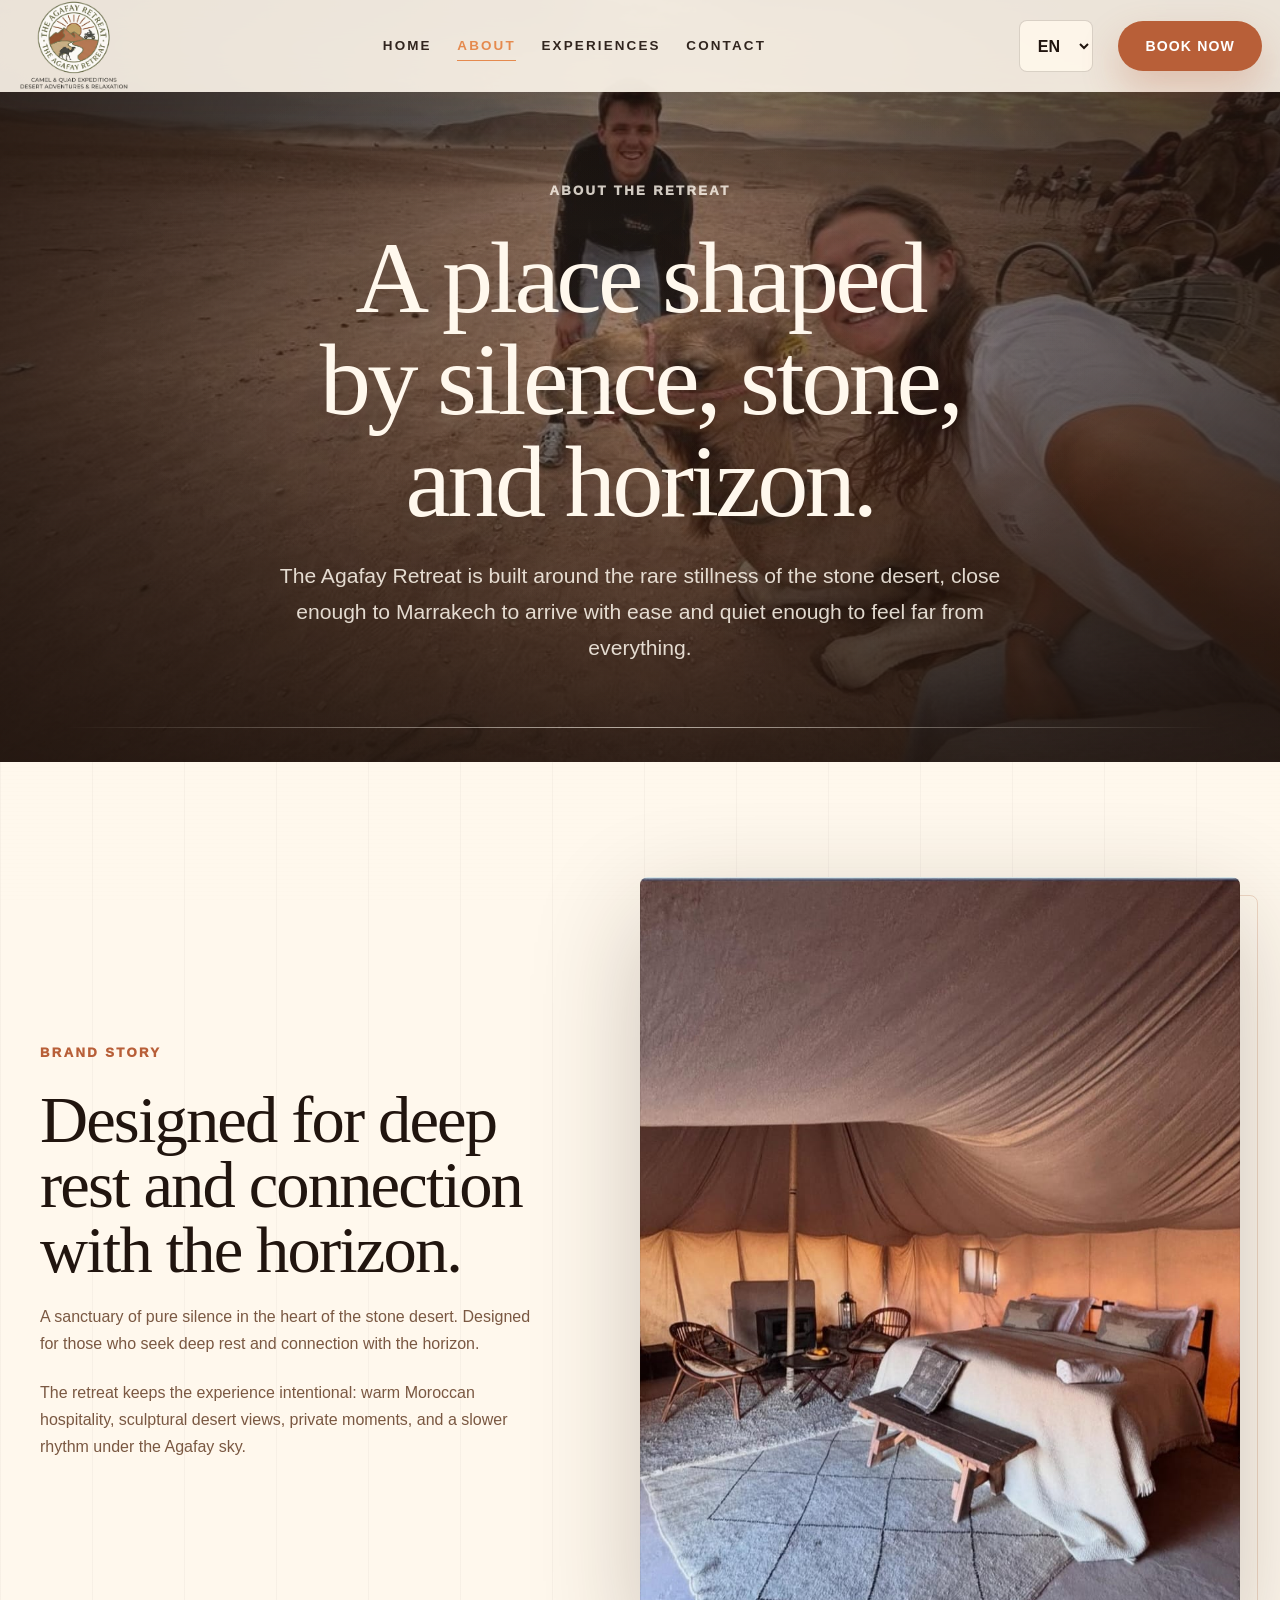
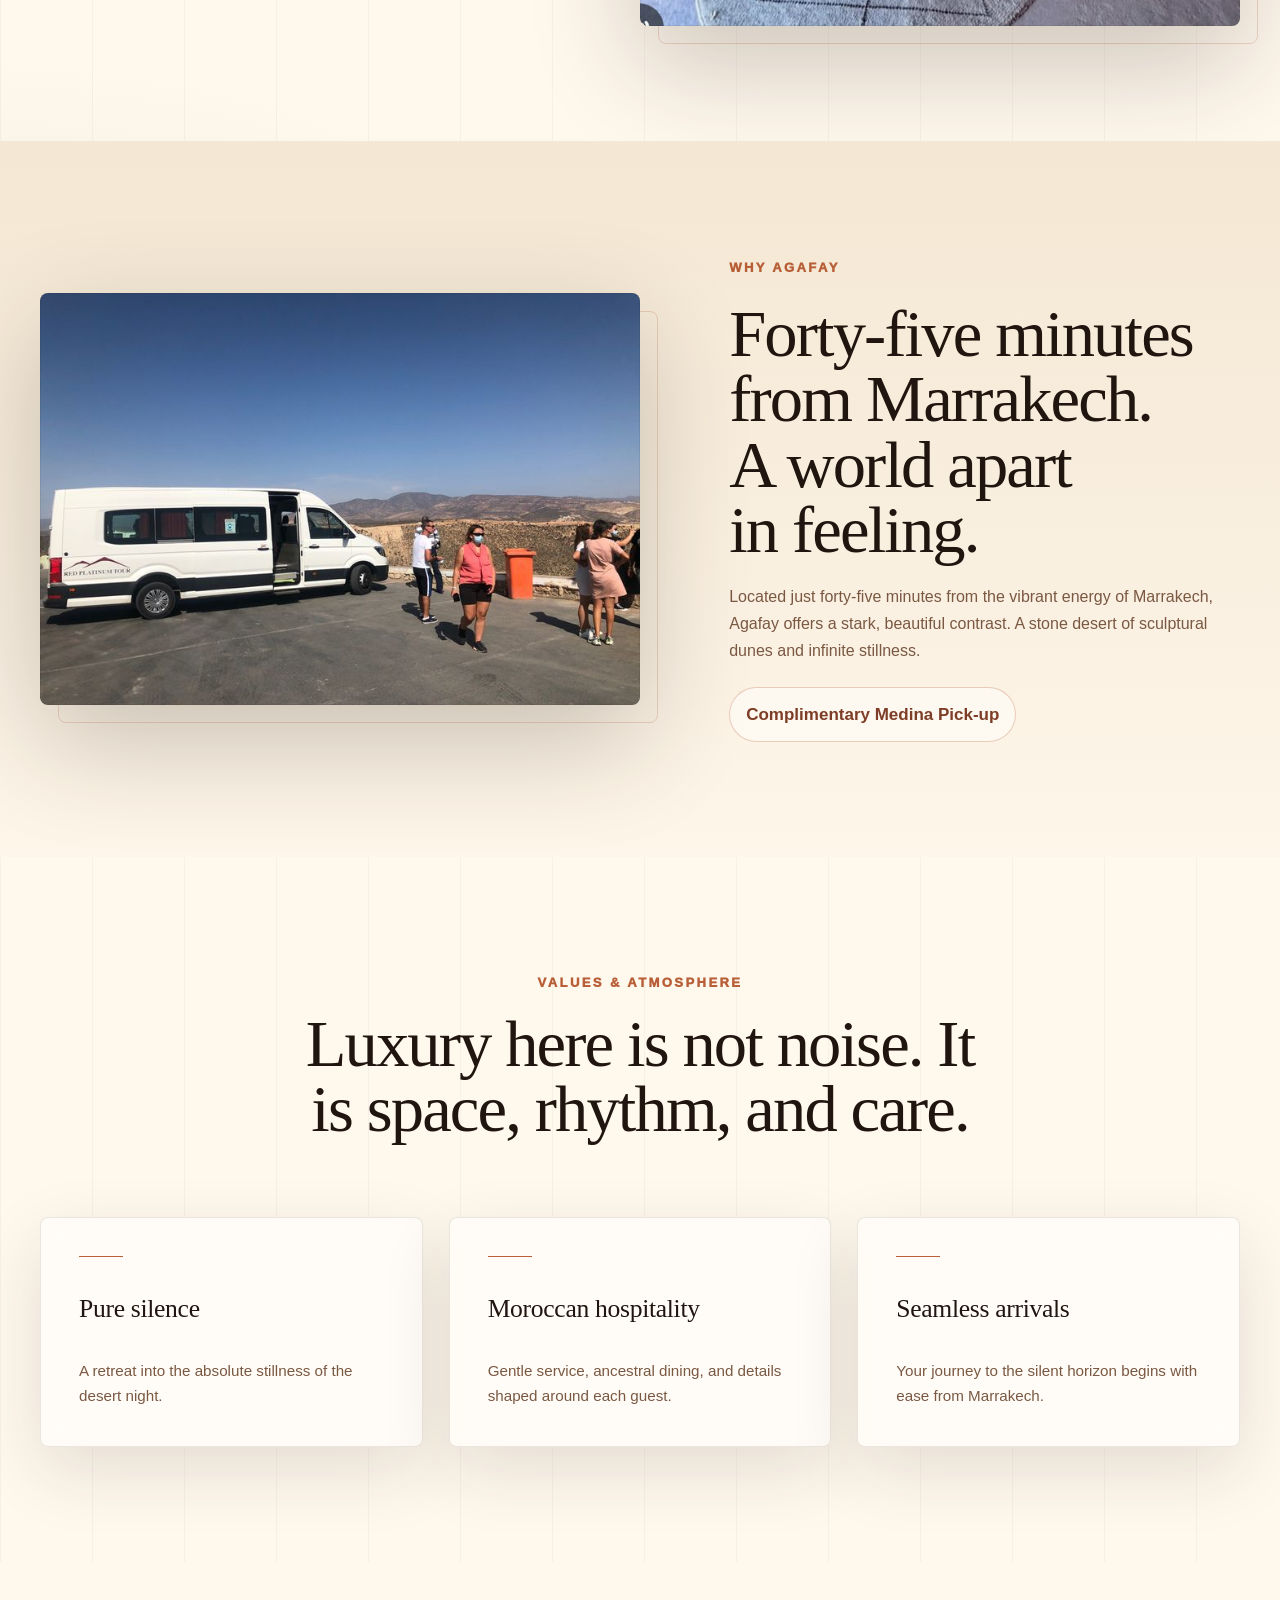
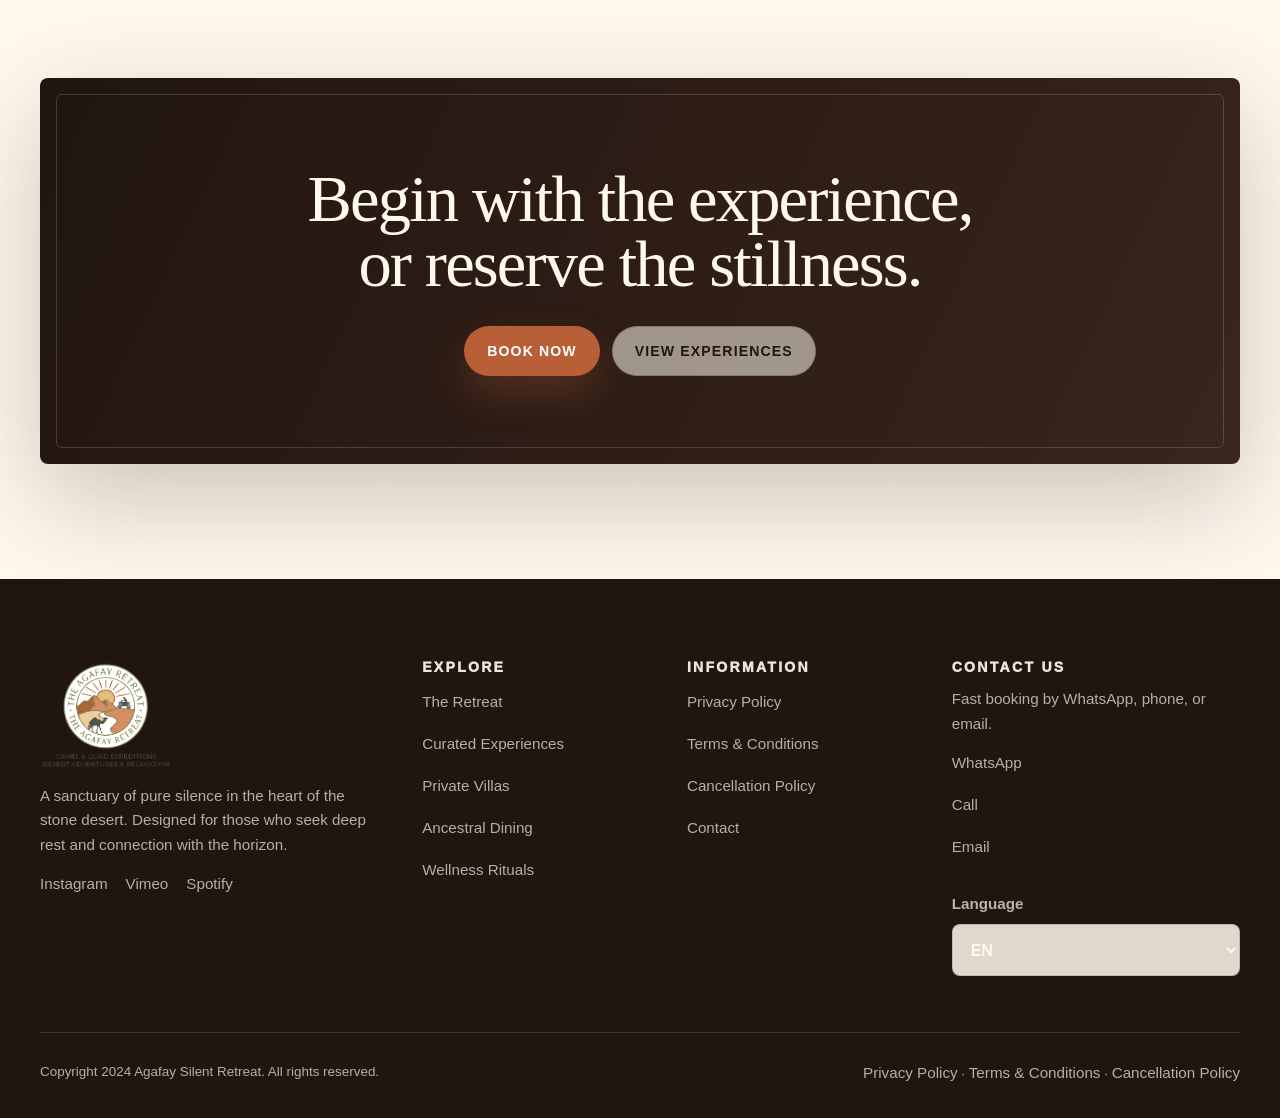
==== about.html @ 62366034 "all project" ====
<!DOCTYPE html>
<html lang="en" dir="ltr">
  <head>
    <meta charset="UTF-8" />
    <meta name="viewport" content="width=device-width, initial-scale=1.0" />
    <title>About | The Agafay Retreat</title>
    <meta name="description" content="Learn about The Agafay Retreat, a stone desert sanctuary near Marrakech." />
    <link rel="stylesheet" href="./css/style.css" />
  </head>
  <body data-page="about">
    <a class="skip-link" href="#main" data-i18n="skip_to_content">Skip to content</a>
    <header class="site-header is-solid" data-header>
      <div class="header-inner">
        <a class="logo" href="index.html" aria-label="The Agafay Retreat home"><img src="./assets/images/logo.png" width="220" height="145" alt="Agafay Silent Logo" /></a>
        <nav class="desktop-nav" aria-label="Main navigation"><a href="index.html" data-i18n="nav_home">Home</a><a href="about.html" data-i18n="nav_about" aria-current="page">About</a><a href="the-experience.html" data-i18n="nav_experiences">Experiences</a><a href="contact.html" data-i18n="nav_contact">Contact</a></nav>
        <div class="header-actions"><label class="language-wrap"><span class="sr-only" data-i18n="language_label">Language</span><select data-language-select aria-label="Language"><option value="en">EN</option><option value="fr">FR</option><option value="ar">AR</option><option value="de">DE</option><option value="it">IT</option><option value="pt">PT</option></select></label><a class="button button-primary header-button" href="contact.html" data-i18n="book_now">Book Now</a><button class="menu-toggle" type="button" aria-expanded="false" aria-controls="mobile-menu" data-menu-toggle><span class="sr-only" data-i18n="menu_toggle">Open menu</span><span></span><span></span><span></span></button></div>
      </div>
      <div class="mobile-menu" id="mobile-menu" data-mobile-menu><nav><a href="index.html" data-i18n="nav_home">Home</a><a href="about.html" data-i18n="nav_about" aria-current="page">About</a><a href="the-experience.html" data-i18n="nav_experiences">Experiences</a><a href="contact.html" data-i18n="nav_contact">Contact</a></nav><a class="button button-primary" href="contact.html" data-i18n="book_now">Book Now</a></div>
    </header>

    <main id="main">
      <section class="page-hero">
        <img class="hero-image" src="./assets/images/architecture.jpeg" width="1400" height="1600" alt="" fetchpriority="high" />
        <div class="hero-shade" aria-hidden="true"></div>
        <div class="page-hero-content reveal"><span data-i18n="about_kicker">About the retreat</span><h1 data-i18n="about_hero_title">A place shaped by silence, stone, and horizon.</h1><p data-i18n="about_hero_text">The Agafay Retreat is built around the rare stillness of the stone desert, close enough to Marrakech to arrive with ease and quiet enough to feel far from everything.</p></div>
      </section>

      <section class="section">
        <div class="container two-col">
          <div class="section-copy reveal"><span data-i18n="brand_story">Brand story</span><h2 data-i18n="about_story_title">Designed for deep rest and connection with the horizon.</h2><p data-i18n="about_story_text">A sanctuary of pure silence in the heart of the stone desert. Designed for those who seek deep rest and connection with the horizon.</p><p data-i18n="about_story_text_2">The retreat keeps the experience intentional: warm Moroccan hospitality, sculptural desert views, private moments, and a slower rhythm under the Agafay sky.</p></div>
          <figure class="image-frame reveal"><img src="./assets/images/villa.jpeg" width="900" height="1100" alt="Luxury Desert Villa" loading="lazy" /></figure>
        </div>
      </section>

      <section class="section band" id="location">
        <div class="container two-col reverse">
          <figure class="image-frame wide reveal"><img src="./assets/images/transfer.jpg" width="900" height="700" alt="Marrakech Medina Gates" loading="lazy" /></figure>
          <div class="section-copy reveal"><span data-i18n="why_agafay">Why Agafay</span><h2 data-i18n="why_agafay_title">Forty-five minutes from Marrakech. A world apart in feeling.</h2><p data-i18n="why_agafay_text">Located just forty-five minutes from the vibrant energy of Marrakech, Agafay offers a stark, beautiful contrast. A stone desert of sculptural dunes and infinite stillness.</p><div class="service-note" data-i18n="medina_pickup">Complimentary Medina Pick-up</div></div>
        </div>
      </section>

      <section class="section" id="values">
        <div class="container">
          <div class="section-heading reveal"><span data-i18n="values_kicker">Values & atmosphere</span><h2 data-i18n="values_title">Luxury here is not noise. It is space, rhythm, and care.</h2></div>
          <div class="values-grid">
            <article class="value-card reveal"><h3 data-i18n="value_silence">Pure silence</h3><p data-i18n="value_silence_text">A retreat into the absolute stillness of the desert night.</p></article>
            <article class="value-card reveal"><h3 data-i18n="value_hospitality">Moroccan hospitality</h3><p data-i18n="value_hospitality_text">Gentle service, ancestral dining, and details shaped around each guest.</p></article>
            <article class="value-card reveal"><h3 data-i18n="value_arrival">Seamless arrivals</h3><p data-i18n="value_arrival_text">Your journey to the silent horizon begins with ease from Marrakech.</p></article>
          </div>
        </div>
      </section>

      <section class="cta-panel"><div class="container reveal"><h2 data-i18n="about_cta_title">Begin with the experience, or reserve the stillness.</h2><div class="hero-actions"><a class="button button-primary" href="contact.html" data-i18n="book_now">Book Now</a><a class="button button-secondary" href="the-experience.html" data-i18n="view_experiences">View Experiences</a></div></div></section>
    </main>

    <footer class="site-footer">
      <div class="container footer-grid">
        <div><img class="footer-logo" src="./assets/images/logo.png" width="220" height="145" alt="Agafay Silent Logo" loading="lazy" /><p data-i18n="footer_desc">A sanctuary of pure silence in the heart of the stone desert. Designed for those who seek deep rest and connection with the horizon.</p><div class="footer-socials"><a href="#">Instagram</a><a href="#">Vimeo</a><a href="#">Spotify</a></div></div>
        <nav aria-label="Explore"><h2 data-i18n="explore">Explore</h2><a href="index.html" data-i18n="footer_retreat">The Retreat</a><a href="the-experience.html" data-i18n="footer_experiences">Curated Experiences</a><a href="contact.html" data-i18n="footer_villas">Private Villas</a><a href="the-experience.html" data-i18n="footer_dining">Ancestral Dining</a><a href="about.html" data-i18n="footer_wellness">Wellness Rituals</a></nav>
        <nav aria-label="Information"><h2 data-i18n="information">Information</h2><a href="privacy-policy.html" data-i18n="privacy">Privacy Policy</a><a href="terms.html" data-i18n="terms">Terms &amp; Conditions</a><a href="cancellation-policy.html" data-i18n="cancellation">Cancellation Policy</a><a href="contact.html" data-i18n="contact">Contact</a></nav>
        <div><h2 data-i18n="footer_contact">Contact Us</h2><p data-i18n="footer_contact_text">Fast booking by WhatsApp, phone, or email.</p><a href="https://api.whatsapp.com/send?phone=212633049321&text=" target="_blank" rel="noopener" data-i18n="mobile_whatsapp">WhatsApp</a><a href="tel:+212600111768" data-i18n="mobile_call">Call</a><a href="https://mail.google.com/mail/?view=cm&fs=1&to=serenity@agafayretreat.com&su=Booking%20request%20-%20The%20Agafay%20Retreat" target="_blank" rel="noopener" data-i18n="email">Email</a><label class="footer-language"><span data-i18n="language_label">Language</span><select data-footer-language aria-label="Language"><option value="en">EN</option><option value="fr">FR</option><option value="ar">AR</option><option value="de">DE</option><option value="it">IT</option><option value="pt">PT</option></select></label></div>
      </div>
      <div class="container footer-bottom"><span data-i18n="copyright">&copy; 2024 Agafay Silent Retreat. All rights reserved.</span><span><a href="privacy-policy.html" data-i18n="privacy">Privacy Policy</a> &middot; <a href="terms.html" data-i18n="terms">Terms &amp; Conditions</a> &middot; <a href="cancellation-policy.html" data-i18n="cancellation">Cancellation Policy</a></span></div>
    </footer>
    <div class="mobile-cta-bar"><a href="https://api.whatsapp.com/send?phone=212633049321&text=" target="_blank" rel="noopener" data-i18n="mobile_whatsapp">WhatsApp</a><a href="contact.html" data-i18n="mobile_book">Book Now</a><a href="tel:+212600111768" data-i18n="mobile_call">Call</a></div>
    <script src="./js/translations.js"></script><script src="./js/main.js"></script>
  </body>
</html>
---- css/style.css ----
:root {
  --sand: #f4e7d3;
  --cream: #fff8ed;
  --ivory: #fffdf8;
  --clay: #b85f38;
  --clay-dark: #7e3d26;
  --ember: #e58a4e;
  --espresso: #21150f;
  --coffee: #3b271d;
  --brown: #7a5842;
  --sage: #7f865b;
  --line: rgba(43, 29, 22, 0.14);
  --line-light: rgba(255, 248, 237, 0.18);
  --shadow-soft: 0 24px 70px rgba(43, 29, 22, 0.12);
  --shadow-deep: 0 36px 110px rgba(43, 29, 22, 0.24);
  --radius: 8px;
  --header: 92px;
  --container: min(1200px, calc(100% - 32px));
  --font-serif: Georgia, "Times New Roman", serif;
  --font-sans: "Avenir Next", "Segoe UI", Verdana, sans-serif;
  --ease: cubic-bezier(0.22, 1, 0.36, 1);
  color-scheme: light;
}

* { box-sizing: border-box; }
html { scroll-behavior: smooth; }
body {
  margin: 0;
  background:
    linear-gradient(90deg, rgba(43, 29, 22, 0.035) 1px, transparent 1px) 0 0 / 92px 92px,
    radial-gradient(1200px 540px at 100% 8%, rgba(229, 138, 78, 0.13), transparent 62%),
    radial-gradient(900px 460px at 0% 45%, rgba(127, 134, 91, 0.10), transparent 62%),
    var(--cream);
  color: var(--espresso);
  font-family: var(--font-sans);
  font-size: 17px;
  line-height: 1.72;
  overflow-x: hidden;
  text-rendering: optimizeLegibility;
  -webkit-font-smoothing: antialiased;
}

body::before {
  content: "";
  position: fixed;
  inset: 0;
  z-index: -1;
  pointer-events: none;
  opacity: 0.28;
  background:
    repeating-linear-gradient(0deg, rgba(43, 29, 22, 0.018) 0 1px, transparent 1px 4px),
    repeating-linear-gradient(90deg, rgba(255, 255, 255, 0.18) 0 1px, transparent 1px 5px);
  mix-blend-mode: multiply;
}

body.menu-open { overflow: hidden; }
img { display: block; max-width: 100%; height: auto; }
a { color: inherit; text-decoration: none; }
button, input, select, textarea { font: inherit; }
a, button, input, select, textarea { outline-offset: 4px; touch-action: manipulation; }
:focus-visible { outline: 3px solid rgba(184, 95, 56, 0.9); }

.skip-link {
  position: fixed;
  z-index: 1000;
  inset-block-start: 12px;
  inset-inline-start: 12px;
  transform: translateY(-140%);
  background: var(--espresso);
  color: var(--cream);
  padding: 10px 14px;
  border-radius: var(--radius);
  transition: transform 180ms var(--ease);
}
.skip-link:focus { transform: translateY(0); }
.sr-only { position: absolute; width: 1px; height: 1px; overflow: hidden; clip: rect(0, 0, 0, 0); white-space: nowrap; }
.container { width: var(--container); margin-inline: auto; }

.site-header {
  position: fixed;
  inset: 0 0 auto;
  z-index: 100;
  height: var(--header);
  color: var(--cream);
  pointer-events: none;
}

.header-inner {
  width: 100%;
  height: var(--header);
  margin: 0 auto;
  display: flex;
  align-items: center;
  justify-content: space-between;
  gap: 22px;
  padding: 0 max(18px, calc((100vw - 1360px) / 2 + 18px));
  border: 0;
  border-radius: 0;
  background: linear-gradient(180deg, rgba(33, 21, 15, 0.42), rgba(33, 21, 15, 0.08));
  box-shadow: none;
  backdrop-filter: blur(18px);
  pointer-events: auto;
  transition: background-color 220ms ease, border-color 220ms ease, box-shadow 220ms ease, color 220ms ease;
}

.site-header.is-scrolled,
.site-header.is-open,
.site-header.is-solid { color: var(--espresso); }
.site-header.is-scrolled .header-inner,
.site-header.is-open .header-inner,
.site-header.is-solid .header-inner {
  background: rgba(255, 248, 237, 0.9);
  box-shadow: 0 12px 30px rgba(43, 29, 22, 0.08);
}

.logo { display: inline-flex; align-items: center; min-width: 104px; }
.logo img {
  width: 112px;
  height: auto;
  filter: drop-shadow(0 12px 24px rgba(0, 0, 0, 0.22));
}
.site-header.is-scrolled .logo img,
.site-header.is-open .logo img,
.site-header.is-solid .logo img { filter: none; }

.desktop-nav,
.header-actions {
  display: flex;
  align-items: center;
  gap: clamp(12px, 2vw, 26px);
}
.desktop-nav a {
  position: relative;
  min-height: 44px;
  display: inline-flex;
  align-items: center;
  font-size: 0.84rem;
  font-weight: 850;
  letter-spacing: 0.16em;
  text-transform: uppercase;
  opacity: 0.92;
}
.desktop-nav a::after {
  content: "";
  position: absolute;
  inset-inline: 0;
  bottom: 7px;
  height: 1px;
  background: currentColor;
  transform: scaleX(0);
  transform-origin: right;
  transition: transform 220ms var(--ease);
}
.desktop-nav a:hover::after,
.desktop-nav a:focus-visible::after,
.desktop-nav a[aria-current="page"]::after { transform: scaleX(1); transform-origin: left; }
.desktop-nav a[aria-current="page"] { color: var(--ember); opacity: 1; }

select {
  min-height: 42px;
  border: 1px solid currentColor;
  border-radius: 999px;
  background: transparent;
  color: inherit;
  padding: 0 34px 0 14px;
  font-size: 0.88rem;
  font-weight: 850;
  background-color: rgba(255, 248, 237, 0.08);
}

.button {
  min-height: 50px;
  display: inline-flex;
  align-items: center;
  justify-content: center;
  gap: 10px;
  border-radius: 999px;
  border: 1px solid transparent;
  padding: 12px 22px;
  font-size: 0.88rem;
  font-weight: 900;
  letter-spacing: 0.08em;
  text-transform: uppercase;
  transition: transform 180ms var(--ease), background-color 180ms ease, color 180ms ease, border-color 180ms ease, box-shadow 180ms ease;
}
.button-primary {
  background: var(--clay);
  color: #fff;
  box-shadow: 0 18px 38px rgba(184, 95, 56, 0.28);
}
.header-button { padding-inline: 26px; }
.button-primary:hover { background: var(--clay-dark); box-shadow: 0 22px 48px rgba(126, 61, 38, 0.32); }
.button-light { background: var(--cream); color: var(--espresso); }
.button-light:hover { background: #fff; }
.button-outline-light {
  color: var(--cream);
  border-color: rgba(255, 248, 237, 0.72);
  background: rgba(255, 248, 237, 0.08);
  backdrop-filter: blur(12px);
}
.button-secondary {
  color: var(--espresso);
  border-color: rgba(43, 29, 22, 0.22);
  background: rgba(255, 248, 237, 0.55);
}
.button-secondary:hover { border-color: var(--clay); color: var(--clay-dark); background: var(--ivory); }

.menu-toggle {
  display: none;
  width: 46px;
  height: 46px;
  border: 1px solid currentColor;
  border-radius: 50%;
  background: transparent;
  color: inherit;
  padding: 11px;
  cursor: pointer;
}
.menu-toggle span:not(.sr-only) {
  display: block;
  height: 2px;
  margin: 5px 0;
  background: currentColor;
  border-radius: 999px;
  transition: transform 180ms var(--ease), opacity 160ms ease;
}
.mobile-menu {
  position: fixed;
  inset: var(--header) 14px auto;
  display: grid;
  gap: 18px;
  padding: 24px;
  border: 1px solid rgba(43, 29, 22, 0.12);
  border-radius: 20px;
  background: rgba(255, 248, 237, 0.96);
  color: var(--espresso);
  box-shadow: var(--shadow-deep);
  opacity: 0;
  pointer-events: none;
  transform: translateY(-10px) scale(0.98);
  transition: opacity 180ms ease, transform 220ms var(--ease);
}
.mobile-menu.is-open { opacity: 1; pointer-events: auto; transform: translateY(0) scale(1); }
.mobile-menu nav { display: grid; gap: 8px; }
.mobile-menu a {
  min-height: 48px;
  display: flex;
  align-items: center;
  border-bottom: 1px solid rgba(43, 29, 22, 0.1);
  font-weight: 850;
  font-size: 1rem;
}

.hero,
.page-hero {
  position: relative;
  min-height: 100svh;
  display: grid;
  place-items: center;
  overflow: hidden;
  color: var(--cream);
  isolation: isolate;
}
.page-hero { min-height: 78svh; }
.compact-hero { min-height: 68svh; }
.hero::after,
.page-hero::after {
  content: "";
  position: absolute;
  inset-inline: min(5vw, 70px);
  bottom: 34px;
  height: 1px;
  z-index: 1;
  background: linear-gradient(90deg, transparent, rgba(255, 248, 237, 0.65), transparent);
}
.hero-image,
.hero-shade {
  position: absolute;
  inset: 0;
  width: 100%;
  height: 100%;
}
.hero-image {
  object-fit: cover;
  transform: scale(1.04);
  animation: heroDrift 18s var(--ease) both;
}
.hero-shade {
  pointer-events: none;
  background:
    radial-gradient(900px 500px at 50% 44%, rgba(255, 248, 237, 0.08), transparent 62%),
    linear-gradient(90deg, rgba(33, 21, 15, 0.82), rgba(33, 21, 15, 0.28) 50%, rgba(33, 21, 15, 0.74)),
    linear-gradient(0deg, rgba(33, 21, 15, 0.86), rgba(33, 21, 15, 0.16) 52%, rgba(33, 21, 15, 0.44));
}
.hero-content,
.page-hero-content {
  position: relative;
  z-index: 2;
  width: min(1040px, calc(100% - 32px));
  margin-inline: auto;
  padding: calc(var(--header) + 88px) 0 96px;
  text-align: center;
  display: grid;
  justify-items: center;
  gap: 24px;
}
.hero-content::before {
  content: "";
  width: 1px;
  height: 86px;
  display: block;
  background: linear-gradient(transparent, rgba(255, 248, 237, 0.7));
}
.kicker,
.page-hero-content span,
.section-heading span,
.split-heading span,
.section-copy span {
  color: var(--clay);
  font-size: 0.82rem;
  font-weight: 950;
  letter-spacing: 0.18em;
  text-transform: uppercase;
}
.hero .kicker,
.page-hero-content span { color: rgba(255, 248, 237, 0.8); }
.hero-content p:not(.kicker),
.page-hero-content p {
  max-width: 760px;
  margin: 0;
  color: rgba(255, 248, 237, 0.86);
  font-size: clamp(1.05rem, 2vw, 1.32rem);
  line-height: 1.7;
}
.hero-actions,
.contact-actions {
  display: flex;
  flex-wrap: wrap;
  gap: 12px;
  align-items: center;
  justify-content: center;
  margin-top: 6px;
}

h1,
h2,
h3 {
  margin: 0;
  font-family: var(--font-serif);
  font-weight: 200;
  line-height: 0.98;
  text-wrap: balance;
}
h1 {
  max-width: 1100px;
  font-size: clamp(3.45rem, 9.5vw, 9.5rem);
  letter-spacing: -0.035em;
  text-shadow: 0 18px 60px rgba(0, 0, 0, 0.42);
}
.page-hero h1 {
  max-width: 980px;
  font-size: clamp(3rem, 8vw, 7rem);
  line-height: 1;
}
.compact-hero h1 {
  max-width: 900px;
  font-size: clamp(2.85rem, 7.2vw, 6.2rem);
}
h2 {
  font-size: clamp(2.45rem, 5.2vw, 5.5rem);
  letter-spacing: -0.028em;
}
h3 {
  font-size: clamp(1.45rem, 2vw, 2.1rem);
  letter-spacing: -0.012em;
}
i { font-style: italic; color: var(--clay-dark); }
.dark-section i,
.cta-panel i { color: var(--ember); }
p { margin: 0; color: var(--brown); line-height: 1.68; }

.section {
  position: relative;
  padding: clamp(82px, 9vw, 138px) 0;
  scroll-margin-top: calc(var(--header) + 18px);
}
.band {
  background:
    linear-gradient(180deg, rgba(244, 231, 211, 0.84), rgba(255, 248, 237, 0.86)),
    var(--sand);
}
.dark-section {
  background:
    linear-gradient(115deg, rgba(33, 21, 15, 0.96), rgba(43, 29, 22, 0.92)),
    var(--espresso);
  color: var(--cream);
  overflow: hidden;
}
.dark-section::before {
  content: "";
  position: absolute;
  inset: 0;
  opacity: 0.18;
  background: linear-gradient(90deg, transparent 49%, rgba(255, 248, 237, 0.18) 50%, transparent 51%) 0 0 / 9vw 100%;
}
.dark-section p { color: rgba(255, 248, 237, 0.74); }
.dark-section .section-copy,
.dark-section .image-frame { position: relative; z-index: 1; }

.two-col {
  display: grid;
  grid-template-columns: minmax(0, 0.92fr) minmax(0, 1.08fr);
  gap: clamp(42px, 7vw, 110px);
  align-items: center;
}
.reverse { grid-template-columns: minmax(0, 1.08fr) minmax(0, 0.92fr); }
.section-copy {
  display: grid;
  gap: 22px;
  align-content: start;
}
.section-copy p {
  max-width: 670px;
  font-size: clamp(1rem, 1.25vw, 1.14rem);
}
.section-heading {
  display: grid;
  justify-items: center;
  gap: 16px;
  text-align: center;
  margin-bottom: clamp(40px, 6vw, 76px);
}
.split-heading {
  display: flex;
  justify-content: space-between;
  align-items: end;
  gap: 28px;
  margin-bottom: clamp(34px, 5vw, 62px);
  border-bottom: 1px solid var(--line);
  padding-bottom: 28px;
}

.image-frame {
  position: relative;
  margin: 0;
}
.image-frame::before {
  content: "";
  position: absolute;
  inset: 18px -18px -18px 18px;
  border: 1px solid rgba(184, 95, 56, 0.22);
  border-radius: var(--radius);
  z-index: -1;
}
.image-frame img,
.feature-card img,
.experience-card img,
.detail-card img {
  width: 100%;
  object-fit: cover;
  border-radius: var(--radius);
  outline: 1px solid rgba(43, 29, 22, 0.08);
  outline-offset: -1px;
}
.image-frame img {
  aspect-ratio: 4 / 5;
  box-shadow: var(--shadow-deep);
}
.image-frame.wide img { aspect-ratio: 16 / 11; }

.text-link,
.experience-card a {
  width: fit-content;
  color: var(--clay-dark);
  font-weight: 950;
  letter-spacing: 0.06em;
  text-transform: uppercase;
  font-size: 0.8rem;
  border-bottom: 1px solid currentColor;
  padding-bottom: 4px;
}

.journey-grid {
  display: grid;
  grid-template-columns: repeat(2, minmax(0, 1fr));
  gap: clamp(18px, 3vw, 34px);
  align-items: start;
}
.feature-card,
.journey-card {
  position: relative;
  display: grid;
  overflow: hidden;
  background: rgba(255, 253, 248, 0.86);
  border: 1px solid rgba(43, 29, 22, 0.1);
  border-radius: var(--radius);
  box-shadow: var(--shadow-soft);
  transition: transform 240ms var(--ease), box-shadow 240ms ease;
}
.feature-card:nth-child(even) { margin-top: clamp(34px, 6vw, 86px); }
.feature-card::after {
  content: "";
  position: absolute;
  inset: 0;
  pointer-events: none;
  border: 1px solid rgba(255, 255, 255, 0.5);
  border-radius: var(--radius);
}
.feature-card img {
  aspect-ratio: 16 / 10;
  border-radius: 0;
  transition: transform 700ms var(--ease), filter 700ms var(--ease);
}
.feature-card > div {
  display: grid;
  gap: 14px;
  padding: clamp(24px, 3.8vw, 42px);
}
.feature-card p,
.experience-card p,
.detail-card p,
.escape-card p,
.contact-option p,
.value-card p {
  font-size: clamp(0.95rem, 1vw, 1.02rem);
  line-height: 1.62;
}
.badge {
  width: fit-content;
  padding: 8px 12px;
  background: rgba(184, 95, 56, 0.1);
  color: var(--clay-dark);
  border: 1px solid rgba(184, 95, 56, 0.18);
  border-radius: 999px;
  font-size: 0.82rem;
  font-weight: 950;
  letter-spacing: 0.13em;
  text-transform: uppercase;
}

.experience-grid {
  display: grid;
  grid-template-columns: repeat(4, minmax(0, 1fr));
  gap: clamp(16px, 2.1vw, 26px);
}
.experience-card {
  position: relative;
  display: grid;
  gap: 14px;
  overflow-wrap: anywhere;
}
.experience-card img {
  aspect-ratio: 4 / 5;
  filter: saturate(0.92) contrast(1.02);
  box-shadow: 0 18px 42px rgba(43, 29, 22, 0.12);
  transition: transform 560ms var(--ease), filter 560ms var(--ease);
}
.experience-card h3 { font-size: clamp(1.28rem, 1.6vw, 1.72rem); }
.experience-card p { font-size: 0.98rem; }

.escape-grid {
  display: grid;
  grid-template-columns: repeat(3, minmax(0, 1fr));
  gap: clamp(16px, 2.2vw, 26px);
}
.escape-card {
  display: grid;
  grid-template-columns: 96px minmax(0, 1fr);
  gap: 18px;
  align-items: center;
  min-height: 190px;
  padding: 18px;
  border: 1px solid rgba(43, 29, 22, 0.1);
  border-radius: var(--radius);
  background: rgba(255, 253, 248, 0.86);
  box-shadow: var(--shadow-soft);
  transition: transform 240ms var(--ease), box-shadow 240ms ease;
}
.escape-card img {
  width: 96px;
  height: 132px;
  object-fit: cover;
  border-radius: var(--radius);
  outline: 1px solid rgba(43, 29, 22, 0.08);
  outline-offset: -1px;
}
.escape-card > div {
  display: grid;
  gap: 10px;
  min-width: 0;
}
.escape-card .button {
  width: fit-content;
  min-height: 42px;
  padding: 10px 14px;
  font-size: 0.84rem;
}
.service-note {
  width: fit-content;
  padding: 12px 16px;
  border: 1px solid rgba(184, 95, 56, 0.3);
  border-radius: 999px;
  background: rgba(255, 253, 248, 0.58);
  color: var(--clay-dark);
  font-weight: 900;
}

.values-grid {
  display: grid;
  grid-template-columns: repeat(3, minmax(0, 1fr));
  gap: clamp(16px, 2.1vw, 26px);
}
.value-card,
.detail-card,
.contact-panel,
.booking-form,
.testimonial-card {
  background: rgba(255, 253, 248, 0.86);
  border: 1px solid rgba(43, 29, 22, 0.1);
  border-radius: var(--radius);
  box-shadow: var(--shadow-soft);
  backdrop-filter: blur(12px);
  transition: transform 240ms var(--ease), box-shadow 240ms ease;
}
.value-card {
  min-height: 230px;
  padding: clamp(26px, 3vw, 38px);
  display: grid;
  align-content: space-between;
  gap: 22px;
}
.value-card::before {
  content: "";
  width: 44px;
  height: 1px;
  background: var(--clay);
}

.experience-list { display: grid; gap: clamp(18px, 2.6vw, 30px); }
.featured-experience-section { padding-top: clamp(70px, 8vw, 110px); padding-bottom: 0; }
.featured-experience {
  display: grid;
  grid-template-columns: minmax(0, 1.1fr) minmax(320px, 0.9fr);
  gap: clamp(26px, 5vw, 68px);
  align-items: center;
  padding: clamp(18px, 2vw, 26px);
  border: 1px solid rgba(43, 29, 22, 0.1);
  border-radius: var(--radius);
  background: linear-gradient(135deg, rgba(255, 253, 248, 0.92), rgba(244, 231, 211, 0.76));
  box-shadow: var(--shadow-soft);
}
.featured-experience img {
  width: 100%;
  aspect-ratio: 16 / 10;
  object-fit: cover;
  border-radius: var(--radius);
  outline: 1px solid rgba(43, 29, 22, 0.08);
  outline-offset: -1px;
}
.featured-experience > div {
  display: grid;
  gap: 16px;
  padding: clamp(8px, 2vw, 18px);
}
.featured-experience > div > span,
.category-label {
  width: fit-content;
  color: var(--clay-dark);
  font-size: 0.82rem;
  font-weight: 950;
  letter-spacing: 0.14em;
  text-transform: uppercase;
}
.detail-card {
  display: grid;
  grid-template-columns: minmax(260px, 0.8fr) minmax(0, 1.2fr);
  gap: clamp(22px, 4vw, 50px);
  padding: clamp(14px, 2vw, 22px);
  align-items: center;
}
.detail-card:nth-child(even) {
  grid-template-columns: minmax(0, 1.2fr) minmax(260px, 0.8fr);
}
.detail-card:nth-child(even) img { order: 2; }
.detail-card img {
  aspect-ratio: 1;
  box-shadow: 0 18px 48px rgba(43, 29, 22, 0.13);
}
.detail-card > div {
  display: grid;
  gap: 14px;
  padding: clamp(10px, 2vw, 20px);
}
.card-meta {
  display: flex;
  flex-wrap: wrap;
  gap: 8px;
  margin-top: 4px;
}
.card-meta span {
  min-height: 34px;
  display: inline-flex;
  align-items: center;
  border: 1px solid rgba(43, 29, 22, 0.12);
  border-radius: 999px;
  padding: 7px 11px;
  background: rgba(244, 231, 211, 0.58);
  color: var(--coffee);
  font-size: 0.86rem;
  font-weight: 850;
}

.contact-layout {
  display: grid;
  grid-template-columns: minmax(280px, 0.82fr) minmax(0, 1.18fr);
  gap: clamp(28px, 5vw, 72px);
  align-items: start;
}
.contact-form-section { padding-top: 0; }
.contact-option-grid {
  display: grid;
  grid-template-columns: repeat(4, minmax(0, 1fr));
  gap: clamp(14px, 2vw, 22px);
}
.contact-option {
  display: grid;
  align-content: space-between;
  gap: 14px;
  min-height: 260px;
  padding: clamp(22px, 2.8vw, 34px);
  border: 1px solid rgba(43, 29, 22, 0.1);
  border-radius: var(--radius);
  background: rgba(255, 253, 248, 0.86);
  box-shadow: var(--shadow-soft);
}
.contact-option.primary {
  background: linear-gradient(145deg, var(--espresso), var(--coffee));
  color: var(--cream);
}
.contact-option.primary p { color: rgba(255, 248, 237, 0.74); }
.contact-option > span {
  color: var(--clay-dark);
  font-size: 0.82rem;
  font-weight: 950;
  letter-spacing: 0.14em;
  text-transform: uppercase;
}
.contact-option.primary > span { color: var(--ember); }
.contact-option .button { width: fit-content; }
.contact-panel,
.booking-form {
  padding: clamp(26px, 4vw, 46px);
  display: grid;
  gap: 18px;
}
.contact-panel-title {
  font-size: clamp(2rem, 3.3vw, 3.6rem);
  line-height: 1.03;
}
.contact-panel {
  position: sticky;
  top: calc(var(--header) + 34px);
  background: linear-gradient(150deg, var(--espresso), var(--coffee));
  color: var(--cream);
}
.contact-panel p { color: rgba(255, 248, 237, 0.74); }
.contact-panel .button-secondary {
  background: transparent;
  color: var(--cream);
  border-color: var(--line-light);
}
.map-placeholder {
  min-height: 320px;
  display: block;
  
  border: 1px solid rgba(184, 95, 56, 0.22);
  border-radius: var(--radius);
  overflow: hidden;
  color: var(--brown);
  text-align: center;
  background:
    linear-gradient(90deg, rgba(43, 29, 22, 0.04) 1px, transparent 1px) 0 0 / 28px 28px,
    rgba(244, 231, 211, 0.46);
}
.map-placeholder iframe {
  width: 100%;
  height: 100%;
  min-height: inherit;
  border: 0;
  display: block;
}
.form-row { display: grid; gap: 8px; }
.form-row.two {
  grid-template-columns: repeat(2, minmax(0, 1fr));
  gap: 16px;
}
label { font-weight: 850; color: var(--coffee); font-size: 0.95rem; }
input,
select,
textarea {
  width: 100%;
  min-height: 52px;
  border: 1px solid rgba(43, 29, 22, 0.17);
  border-radius: var(--radius);
  background: rgba(255, 248, 237, 0.86);
  color: var(--espresso);
  padding: 12px 14px;
  font-size: 1rem;
}
textarea { resize: vertical; }
.form-submit { width: 100%; }

.faq-layout {
  display: grid;
  grid-template-columns: minmax(260px, 0.78fr) minmax(0, 1.22fr);
  gap: clamp(28px, 5vw, 78px);
  align-items: start;
}
.faq-list { display: grid; gap: 10px; }
.faq-item {
  border: 1px solid rgba(43, 29, 22, 0.1);
  border-radius: var(--radius);
  background: rgba(255, 253, 248, 0.72);
  overflow: hidden;
}
.faq-item button {
  width: 100%;
  min-height: 68px;
  display: flex;
  align-items: center;
  justify-content: space-between;
  gap: 18px;
  border: 0;
  background: transparent;
  color: var(--espresso);
  text-align: start;
  cursor: pointer;
  padding: 18px 20px;
  font-weight: 900;
  font-size: 1rem;
}
.faq-item button span:last-child {
  width: 34px;
  height: 34px;
  display: grid;
  place-items: center;
  border: 1px solid rgba(43, 29, 22, 0.16);
  border-radius: 50%;
  flex: 0 0 auto;
  transition: transform 180ms var(--ease), background-color 180ms ease;
}
.faq-item > div {
  display: grid;
  grid-template-rows: 0fr;
  transition: grid-template-rows 220ms var(--ease);
}
.faq-item > div p {
  overflow: hidden;
  margin: 0;
  padding-inline: 20px;
  font-size: 0.98rem;
  line-height: 1.65;
}
.faq-item.is-open > div {
  grid-template-rows: 1fr;
  padding-bottom: 20px;
}
.faq-item.is-open button span:last-child {
  transform: rotate(45deg);
  background: rgba(184, 95, 56, 0.1);
}

.testimonial-shell {
  display: grid;
  grid-template-columns: 48px minmax(0, 1fr) 48px;
  gap: 18px;
  align-items: center;
}
.testimonial-track {
  display: grid;
  grid-auto-flow: column;
  grid-auto-columns: minmax(290px, 410px);
  gap: 20px;
  overflow-x: auto;
  scroll-snap-type: x mandatory;
  scrollbar-width: none;
  padding: 8px;
}
.testimonial-track::-webkit-scrollbar { display: none; }
.testimonial-card {
  min-height: 330px;
  scroll-snap-align: start;
  display: grid;
  align-content: space-between;
  gap: 28px;
  padding: clamp(28px, 3vw, 38px);
}
.testimonial-card p {
  color: var(--coffee);
  font-family: var(--font-serif);
  font-size: clamp(1.25rem, 1.8vw, 1.58rem);
  line-height: 1.28;
}
.testimonial-card strong,
.testimonial-card span { display: block; }
.testimonial-card span { color: var(--brown); font-size: 0.9rem; }
.slider-button {
  width: 48px;
  height: 48px;
  border: 1px solid var(--line);
  border-radius: 50%;
  background: rgba(255, 253, 248, 0.9);
  color: var(--espresso);
  cursor: pointer;
  font-size: 2rem;
  box-shadow: 0 12px 28px rgba(43, 29, 22, 0.1);
}

.cta-panel {
  background: var(--cream);
  padding: clamp(70px, 9vw, 130px) 0;
}
.cta-panel .container {
  position: relative;
  display: grid;
  justify-items: center;
  gap: 24px;
  text-align: center;
  padding: clamp(46px, 7vw, 88px) clamp(22px, 5vw, 70px);
  background:
    linear-gradient(115deg, rgba(33, 21, 15, 0.96), rgba(59, 39, 29, 0.92)),
    var(--espresso);
  color: var(--cream);
  border-radius: var(--radius);
  overflow: hidden;
  box-shadow: var(--shadow-deep);
}
.cta-panel .container::before {
  content: "";
  position: absolute;
  inset: 16px;
  border: 1px solid rgba(255, 248, 237, 0.16);
  border-radius: calc(var(--radius) - 2px);
}
.cta-panel h2,
.cta-panel .button { position: relative; z-index: 1; }

.legal-section {
  background: linear-gradient(180deg, var(--cream), var(--sand));
}
.legal-wrap {
  max-width: 940px;
  display: grid;
  gap: 18px;
}
.legal-notice,
.legal-card {
  border: 1px solid rgba(43, 29, 22, 0.12);
  border-radius: var(--radius);
  background: rgba(255, 253, 248, 0.78);
  box-shadow: 0 18px 44px rgba(43, 29, 22, 0.08);
}
.legal-notice {
  padding: clamp(18px, 3vw, 28px);
  color: var(--brown);
}
.legal-card {
  padding: clamp(22px, 4vw, 42px);
}
.legal-card h2 {
  margin: 0 0 12px;
  font-family: var(--font-serif);
  font-size: clamp(1.65rem, 4vw, 2.7rem);
  line-height: 1.02;
}
.legal-card p {
  margin: 0;
  color: var(--brown);
}
.legal-list {
  margin: 10px 0 0;
  padding-inline-start: 22px;
  color: var(--brown);
}
.legal-list li + li { margin-top: 6px; }

.site-footer {
  background: var(--espresso);
  color: var(--cream);
  padding: 82px 0 32px;
}
.site-footer p,
.site-footer a,
.site-footer label,
.footer-bottom {
  font-size: 0.95rem;
  line-height: 1.6;
}
.footer-grid {
  display: grid;
  grid-template-columns: 1.55fr 1fr 1fr 1.35fr;
  gap: clamp(28px, 4vw, 56px);
}
.footer-logo {
  width: 132px;
  filter: brightness(1.18);
}
.footer-grid h2 {
  font-family: var(--font-sans);
  font-size: 0.88rem;
  font-weight: 950;
  letter-spacing: 0.16em;
  text-transform: uppercase;
  color: rgba(255, 248, 237, 0.92);
}
.footer-grid nav,
.footer-grid > div {
  display: grid;
  align-content: start;
  gap: 12px;
}
.footer-grid a,
.footer-grid p,
.footer-bottom {
  color: rgba(255, 248, 237, 0.68);
}
.footer-grid a {
  min-height: 30px;
  display: inline-flex;
  align-items: center;
}
.footer-grid a:hover { color: var(--cream); }
.footer-socials,
.footer-min nav {
  display: flex;
  flex-wrap: wrap;
  gap: 18px;
}
.newsletter-form {
  display: grid;
  grid-template-columns: 1fr 48px;
  border-bottom: 1px solid rgba(255, 248, 237, 0.28);
}
.newsletter-form input,
.newsletter-form button {
  min-height: 50px;
  border: 0;
  background: transparent;
  color: var(--cream);
}
.newsletter-form input::placeholder { color: rgba(255, 248, 237, 0.5); }
.newsletter-form button {
  cursor: pointer;
  font-size: 1.4rem;
}
.footer-language {
  display: grid;
  gap: 8px;
  margin-top: 18px;
  color: rgba(255, 248, 237, 0.7);
}
.footer-language select { color: var(--cream); }
.footer-bottom {
  display: flex;
  justify-content: space-between;
  gap: 20px;
  padding-top: 28px;
  margin-top: 56px;
  border-top: 1px solid rgba(255, 248, 237, 0.14);
  font-size: 0.84rem;
}
.footer-min {
  display: flex;
  justify-content: space-between;
  gap: 28px;
  align-items: start;
}
.footer-min p { max-width: 560px; }

.whatsapp-float {
  position: fixed;
  z-index: 120;
  inset-inline-start: 18px;
  inset-block-end: 18px;
  min-height: 54px;
  display: inline-flex;
  align-items: center;
  padding: 0 20px;
  border-radius: 999px;
  background: #25d366;
  color: #fff;
  font-weight: 900;
  box-shadow: 0 18px 46px rgba(43, 29, 22, 0.25);
}
.mobile-cta-bar { display: none; }
.reveal {
  opacity: 0;
  transform: translateY(24px);
  transition: opacity 700ms var(--ease), transform 700ms var(--ease);
}
.reveal.is-visible {
  opacity: 1;
  transform: translateY(0);
}

@keyframes heroDrift {
  from { transform: scale(1.09) translateY(10px); }
  to { transform: scale(1.04) translateY(0); }
}

@media (hover: hover) and (pointer: fine) {
  .button:hover,
  .feature-card:hover,
  .value-card:hover,
  .detail-card:hover {
    transform: translateY(-4px);
  }
  .feature-card:hover img,
  .experience-card:hover img {
    transform: scale(1.045);
    filter: saturate(1.04) contrast(1.05);
  }
}

[dir="rtl"] body { font-family: Tahoma, "Segoe UI", sans-serif; }
[dir="rtl"] .desktop-nav,
[dir="rtl"] .header-actions,
[dir="rtl"] .footer-socials { flex-direction: row-reverse; }
[dir="rtl"] .section-copy,
[dir="rtl"] .feature-card,
[dir="rtl"] .experience-card,
[dir="rtl"] .detail-card,
[dir="rtl"] .contact-panel,
[dir="rtl"] .booking-form,
[dir="rtl"] .footer-grid { text-align: right; }
[dir="rtl"] .desktop-nav a::after { transform-origin: left; }
[dir="rtl"] .desktop-nav a:hover::after,
[dir="rtl"] .desktop-nav a:focus-visible::after { transform-origin: right; }

@media (max-width: 1100px) {
  .desktop-nav,
  .header-button { display: none; }
  .menu-toggle { display: block; }
  .menu-toggle[aria-expanded="true"] span:nth-child(2) { transform: translateY(7px) rotate(45deg); }
  .menu-toggle[aria-expanded="true"] span:nth-child(3) { opacity: 0; }
  .menu-toggle[aria-expanded="true"] span:nth-child(4) { transform: translateY(-7px) rotate(-45deg); }
  .experience-grid,
  .footer-grid,
  .values-grid,
  .escape-grid,
  .contact-option-grid { grid-template-columns: repeat(2, minmax(0, 1fr)); }
  .featured-experience { grid-template-columns: 1fr; }
  .detail-card,
  .detail-card:nth-child(even),
  .contact-layout,
  .faq-layout { grid-template-columns: 1fr; }
  .detail-card:nth-child(even) img { order: 0; }
  .contact-panel { position: relative; top: auto; }
  body { padding-bottom: 78px; }
  .whatsapp-float { display: none; }
  .mobile-cta-bar {
    position: fixed;
    z-index: 130;
    inset-inline: 10px;
    inset-block-end: max(10px, env(safe-area-inset-bottom));
    display: grid;
    grid-template-columns: repeat(3, 1fr);
    gap: 8px;
    padding: 8px;
    border: 1px solid rgba(255, 248, 237, 0.16);
    border-radius: 999px;
    background: rgba(33, 21, 15, 0.94);
    color: var(--cream);
    box-shadow: 0 18px 46px rgba(43, 29, 22, 0.26);
    backdrop-filter: blur(16px);
  }
  .mobile-cta-bar a {
    min-height: 44px;
    display: grid;
    place-items: center;
    border-radius: 999px;
    font-size: 0.82rem;
    font-weight: 950;
    letter-spacing: 0.05em;
    text-transform: uppercase;
  }
  .mobile-cta-bar a:nth-child(2) { background: var(--clay); }
}

@media (max-width: 760px) {
  :root { --header: 76px; }
  body { font-size: 16px; }
  .header-inner {
    width: 100%;
    height: var(--header);
    margin-top: 0;
    padding-inline: 14px;
  }
  .logo { min-width: 82px; }
  .logo img { width: 84px; }
  .language-wrap select {
    max-width: 82px;
    min-height: 40px;
    padding-inline-start: 12px;
  }
  .hero { min-height: 92svh; }
  .page-hero { min-height: 68svh; }
  .hero-content,
  .page-hero-content {
    padding: calc(var(--header) + 64px) 0 72px;
    gap: 18px;
  }
  .hero-content::before { height: 58px; }
  h1,
  .page-hero h1,
  .compact-hero h1 { font-size: clamp(2.85rem, 14vw, 4.9rem); line-height: 0.98; }
  h2 { font-size: clamp(2.25rem, 11vw, 3.8rem); }
  .section { padding: 68px 0; }
  .two-col,
  .reverse,
  .journey-grid,
  .experience-grid,
  .experience-grid.compact,
  .footer-grid,
  .values-grid,
  .escape-grid,
  .contact-option-grid,
  .form-row.two {
    grid-template-columns: 1fr;
  }
  .escape-card { grid-template-columns: 86px minmax(0, 1fr); min-height: 0; }
  .escape-card img { width: 86px; height: 112px; }
  .contact-option { min-height: 0; }
  .feature-card:nth-child(even) { margin-top: 0; }
  .split-heading { display: grid; align-items: start; }
  .image-frame::before { inset: 12px -10px -10px 12px; }
  .testimonial-shell { grid-template-columns: 1fr; }
  .slider-button { display: none; }
  .testimonial-track {
    grid-auto-columns: minmax(260px, 86vw);
    padding-inline: 2px;
  }
  .footer-bottom,
  .footer-min { display: grid; }
}

@media (max-width: 420px) {
  .header-actions { gap: 8px; }
  .language-wrap select { max-width: 76px; font-size: 0.82rem; }
  .menu-toggle { width: 42px; height: 42px; padding: 9px; }
  .button { width: 100%; }
  .hero-actions .button,
  .contact-actions .button { width: 100%; }
  .escape-card { grid-template-columns: 1fr; }
  .escape-card img { width: 100%; height: auto; aspect-ratio: 16 / 9; }
}

@media (prefers-reduced-motion: reduce) {
  *,
  *::before,
  *::after {
    scroll-behavior: auto !important;
    transition-duration: 0.001ms !important;
    animation-duration: 0.001ms !important;
  }
  .reveal {
    opacity: 1;
    transform: none;
  }
  .hero-image { animation: none; }
}
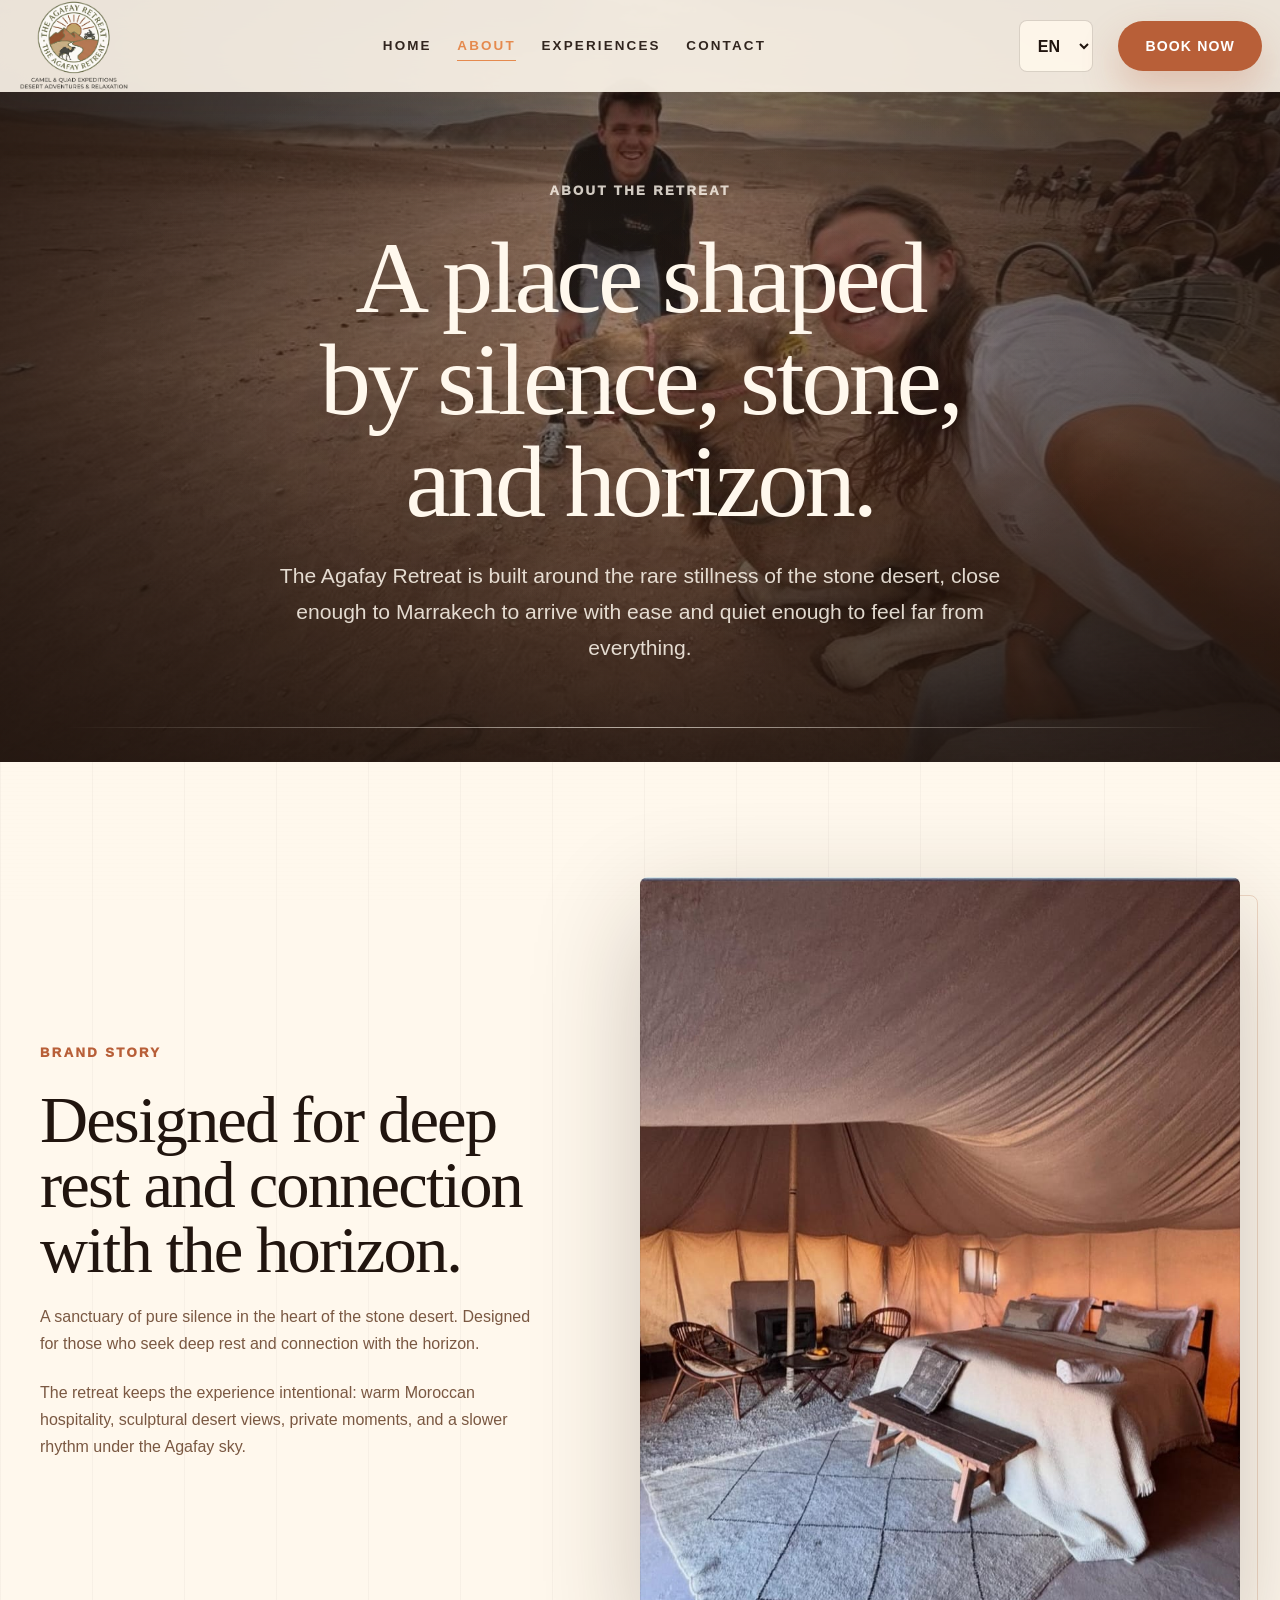
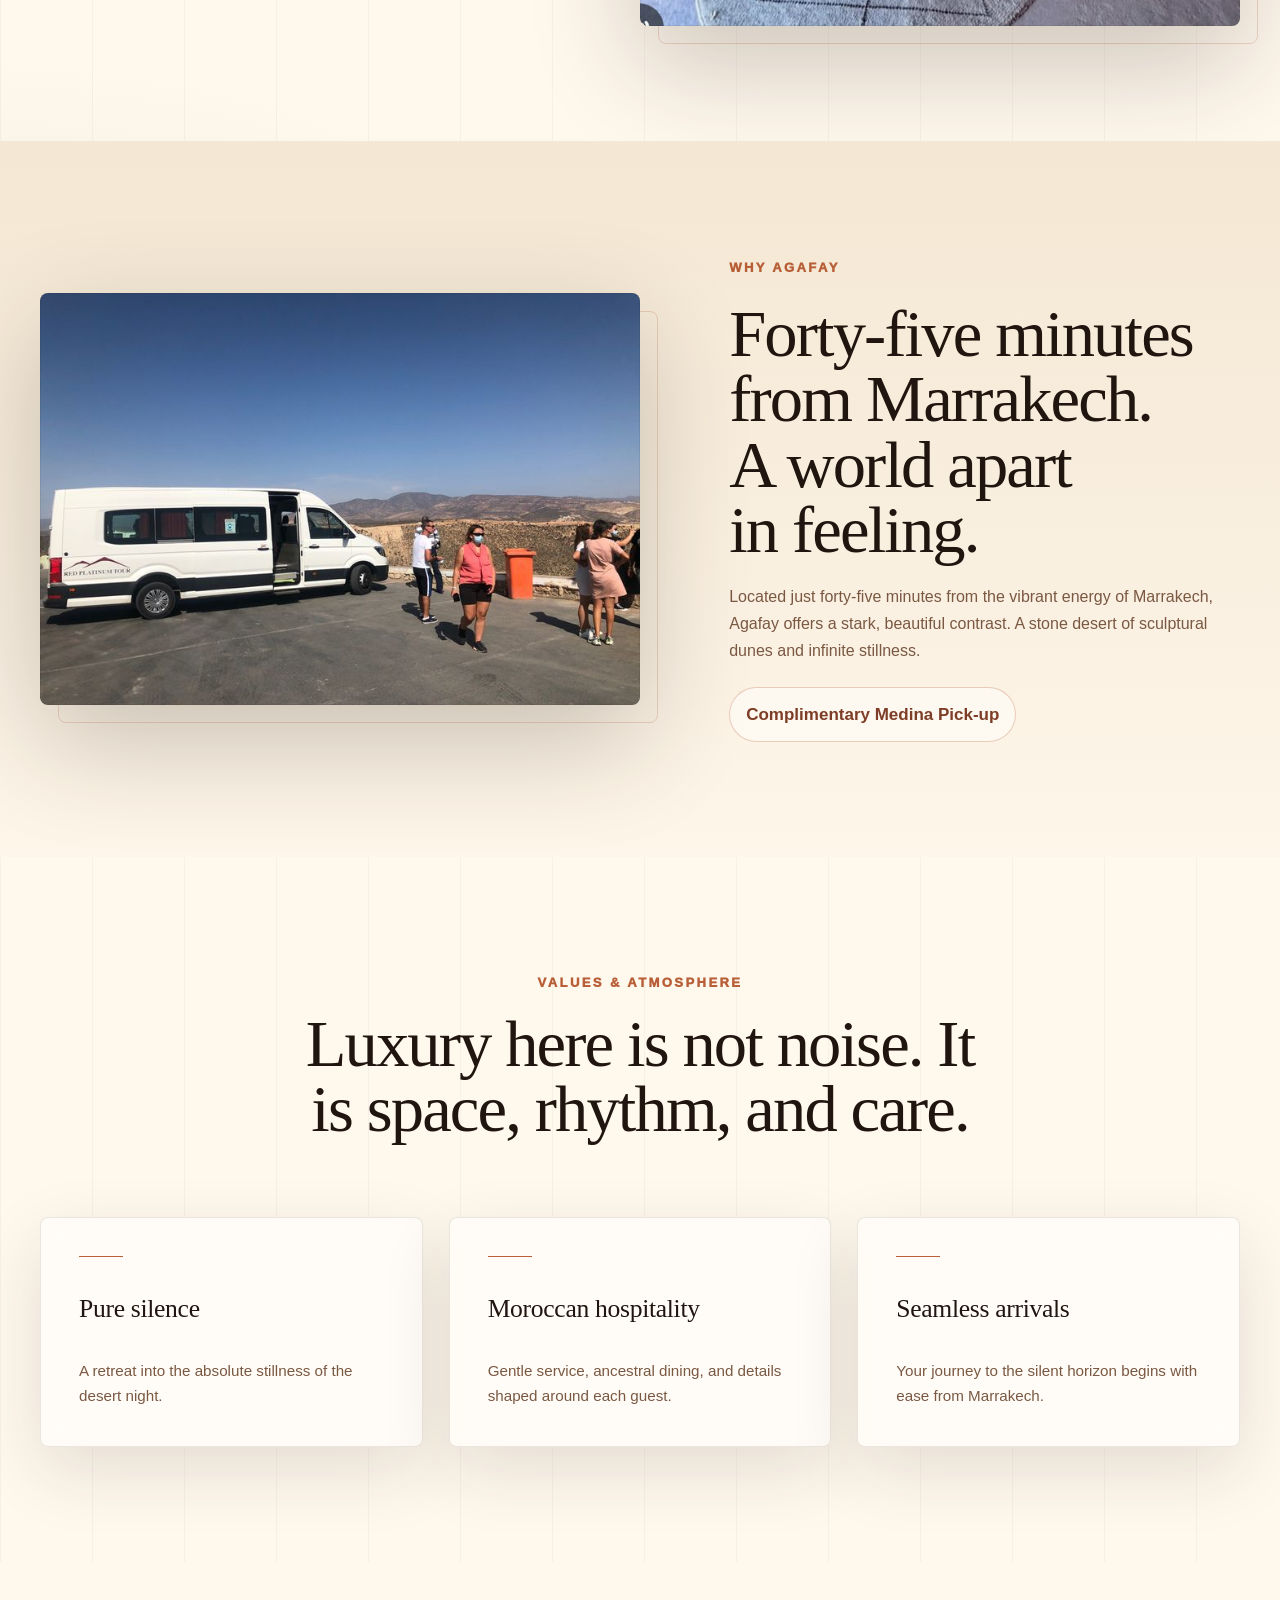
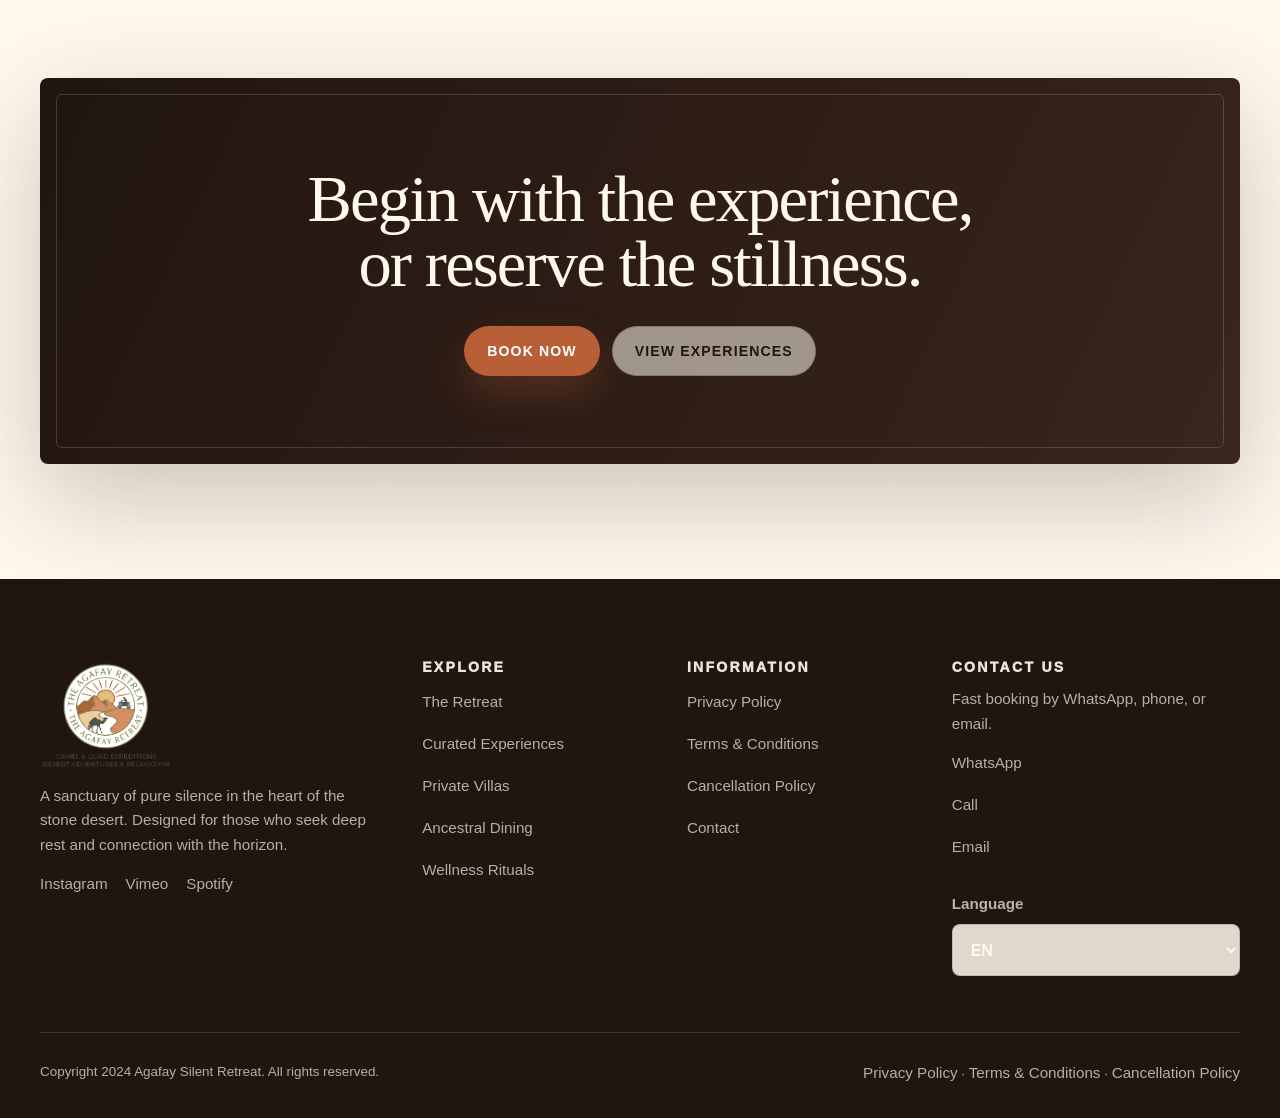
==== commit 27591d6e: "privacy content" ====
--- a/about.html
+++ b/about.html
@@ -57,10 +57,10 @@
       <div class="container footer-grid">
         <div><img class="footer-logo" src="./assets/images/logo.png" width="220" height="145" alt="Agafay Silent Logo" loading="lazy" /><p data-i18n="footer_desc">A sanctuary of pure silence in the heart of the stone desert. Designed for those who seek deep rest and connection with the horizon.</p><div class="footer-socials"><a href="#">Instagram</a><a href="#">Vimeo</a><a href="#">Spotify</a></div></div>
         <nav aria-label="Explore"><h2 data-i18n="explore">Explore</h2><a href="index.html" data-i18n="footer_retreat">The Retreat</a><a href="the-experience.html" data-i18n="footer_experiences">Curated Experiences</a><a href="contact.html" data-i18n="footer_villas">Private Villas</a><a href="the-experience.html" data-i18n="footer_dining">Ancestral Dining</a><a href="about.html" data-i18n="footer_wellness">Wellness Rituals</a></nav>
-        <nav aria-label="Information"><h2 data-i18n="information">Information</h2><a href="privacy-policy.html" data-i18n="privacy">Privacy Policy</a><a href="terms.html" data-i18n="terms">Terms &amp; Conditions</a><a href="cancellation-policy.html" data-i18n="cancellation">Cancellation Policy</a><a href="contact.html" data-i18n="contact">Contact</a></nav>
+        <nav aria-label="Information"><h3>Information</h3><a href="privacy-policy.html">Privacy Policy</a><a href="terms.html">Terms &amp; Conditions</a><a href="cancellation-policy.html">Cancellation Policy</a><a href="contact.html">Contact</a></nav>
         <div><h2 data-i18n="footer_contact">Contact Us</h2><p data-i18n="footer_contact_text">Fast booking by WhatsApp, phone, or email.</p><a href="https://api.whatsapp.com/send?phone=212633049321&text=" target="_blank" rel="noopener" data-i18n="mobile_whatsapp">WhatsApp</a><a href="tel:+212600111768" data-i18n="mobile_call">Call</a><a href="https://mail.google.com/mail/?view=cm&fs=1&to=serenity@agafayretreat.com&su=Booking%20request%20-%20The%20Agafay%20Retreat" target="_blank" rel="noopener" data-i18n="email">Email</a><label class="footer-language"><span data-i18n="language_label">Language</span><select data-footer-language aria-label="Language"><option value="en">EN</option><option value="fr">FR</option><option value="ar">AR</option><option value="de">DE</option><option value="it">IT</option><option value="pt">PT</option></select></label></div>
       </div>
-      <div class="container footer-bottom"><span data-i18n="copyright">&copy; 2024 Agafay Silent Retreat. All rights reserved.</span><span><a href="privacy-policy.html" data-i18n="privacy">Privacy Policy</a> &middot; <a href="terms.html" data-i18n="terms">Terms &amp; Conditions</a> &middot; <a href="cancellation-policy.html" data-i18n="cancellation">Cancellation Policy</a></span></div>
+      <div class="container footer-bottom"><span data-i18n="copyright">&copy; 2024 Agafay Silent Retreat. All rights reserved.</span><span><a href="privacy-policy.html">Privacy Policy</a> &middot; <a href="terms.html">Terms &amp; Conditions</a> &middot; <a href="cancellation-policy.html">Cancellation Policy</a></span></div>
     </footer>
     <div class="mobile-cta-bar"><a href="https://api.whatsapp.com/send?phone=212633049321&text=" target="_blank" rel="noopener" data-i18n="mobile_whatsapp">WhatsApp</a><a href="contact.html" data-i18n="mobile_book">Book Now</a><a href="tel:+212600111768" data-i18n="mobile_call">Call</a></div>
     <script src="./js/translations.js"></script><script src="./js/main.js"></script>
--- a/css/style.css
+++ b/css/style.css
@@ -948,10 +948,17 @@
 .legal-section {
   background: linear-gradient(180deg, var(--cream), var(--sand));
 }
+.legal-page .legal-hero {
+  min-height: 58svh;
+}
 .legal-wrap {
-  max-width: 940px;
-  display: grid;
-  gap: 18px;
+  max-width: 900px;
+  display: grid;
+  gap: clamp(18px, 3vw, 28px);
+}
+.legal-content {
+  font-size: 1rem;
+  line-height: 1.7;
 }
 .legal-notice,
 .legal-card {
@@ -976,13 +983,25 @@
 .legal-card p {
   margin: 0;
   color: var(--brown);
+  font-size: 1rem;
+  line-height: 1.7;
+}
+.legal-card p + p {
+  margin-top: 1em;
 }
 .legal-list {
   margin: 10px 0 0;
   padding-inline-start: 22px;
   color: var(--brown);
+  line-height: 1.7;
 }
 .legal-list li + li { margin-top: 6px; }
+.legal-updated p {
+  font-weight: 800;
+}
+.legal-cta {
+  margin-top: 0;
+}
 
 .site-footer {
   background: var(--espresso);
@@ -1005,7 +1024,8 @@
   width: 132px;
   filter: brightness(1.18);
 }
-.footer-grid h2 {
+.footer-grid h2,
+.footer-grid h3 {
   font-family: var(--font-sans);
   font-size: 0.88rem;
   font-weight: 950;
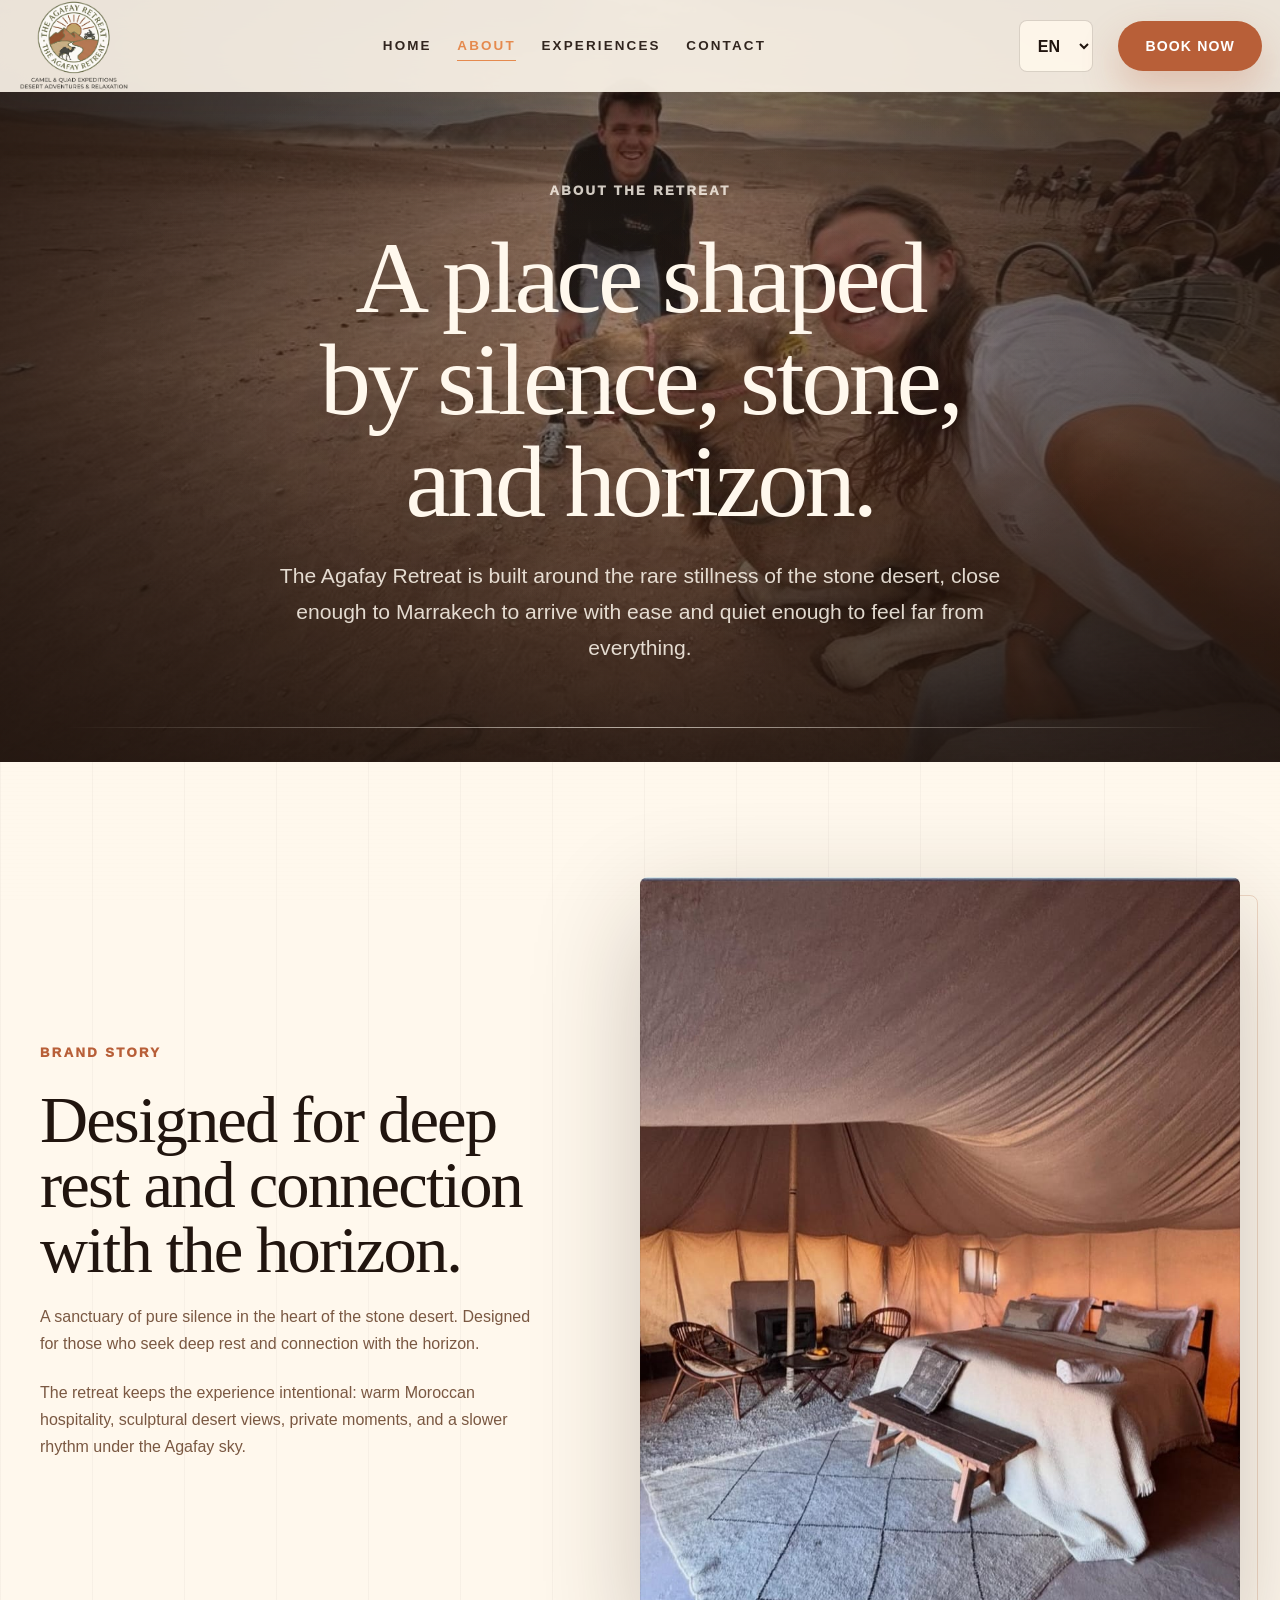
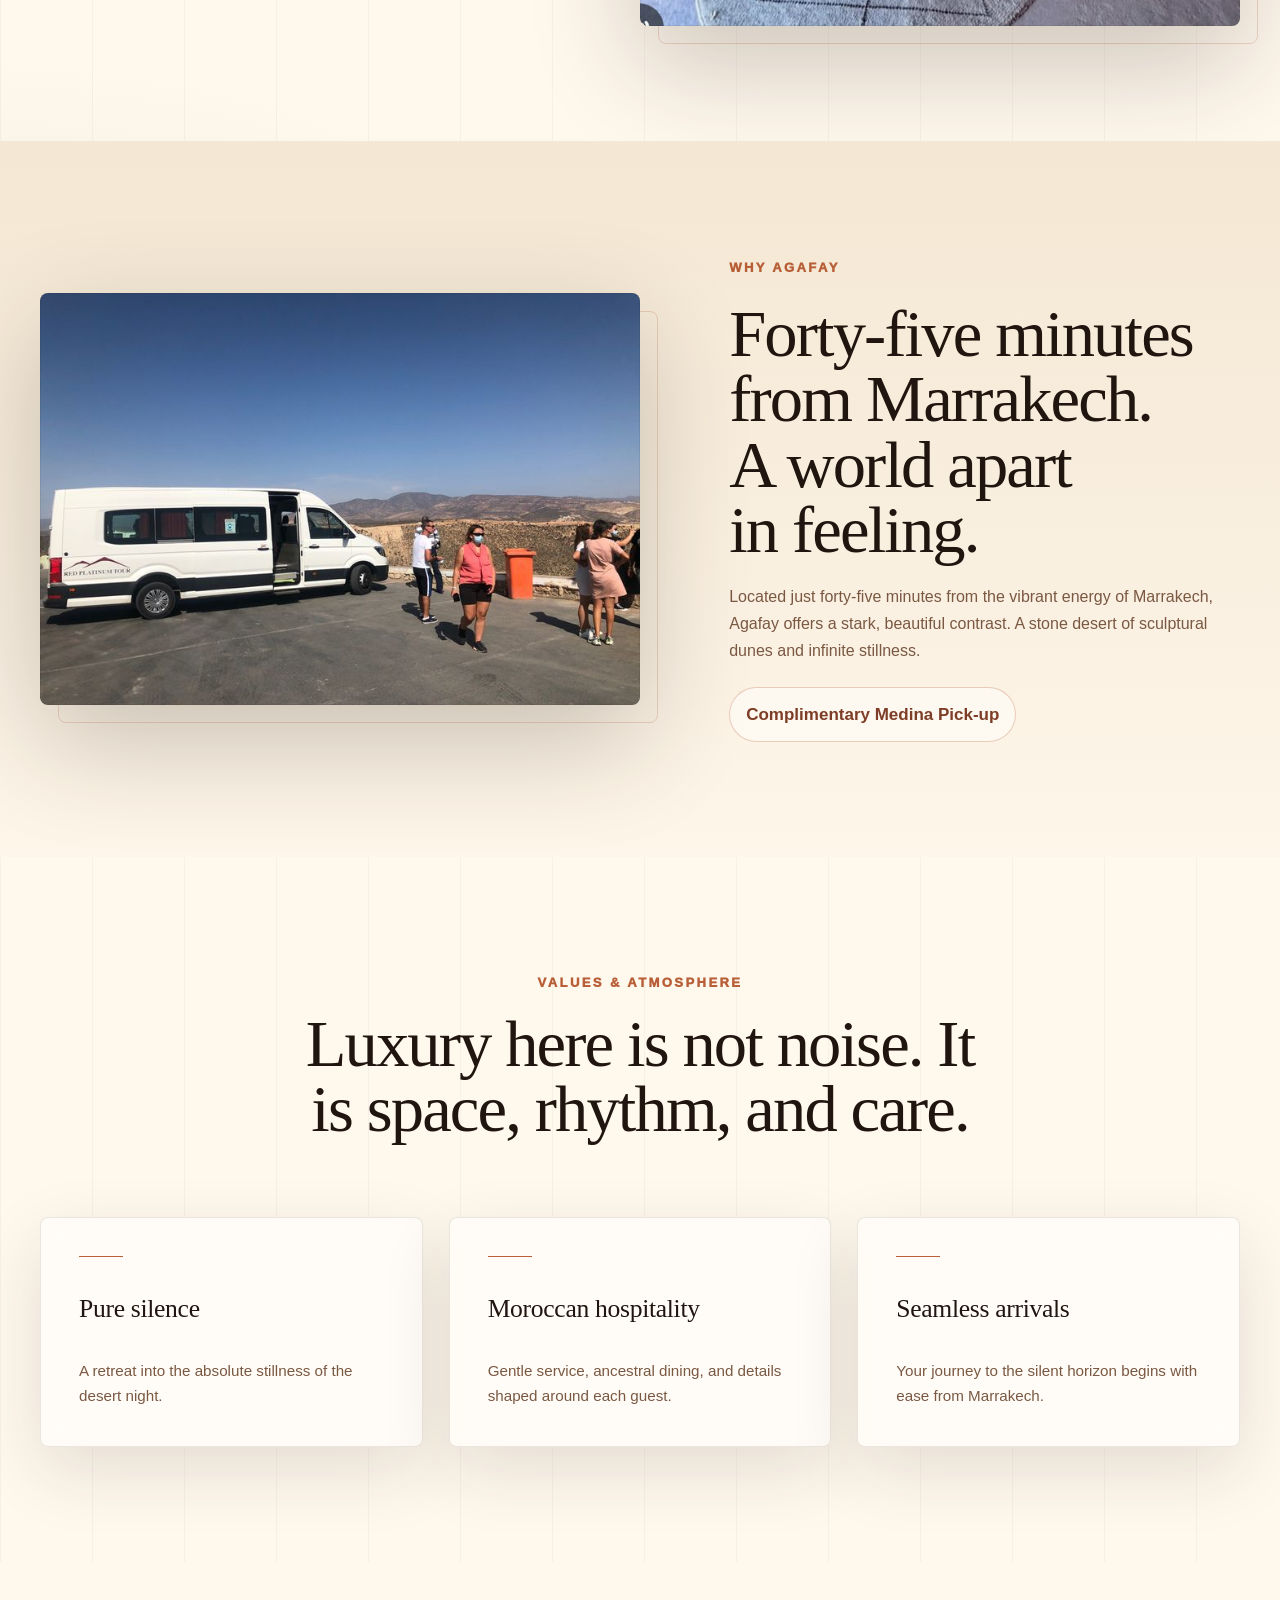
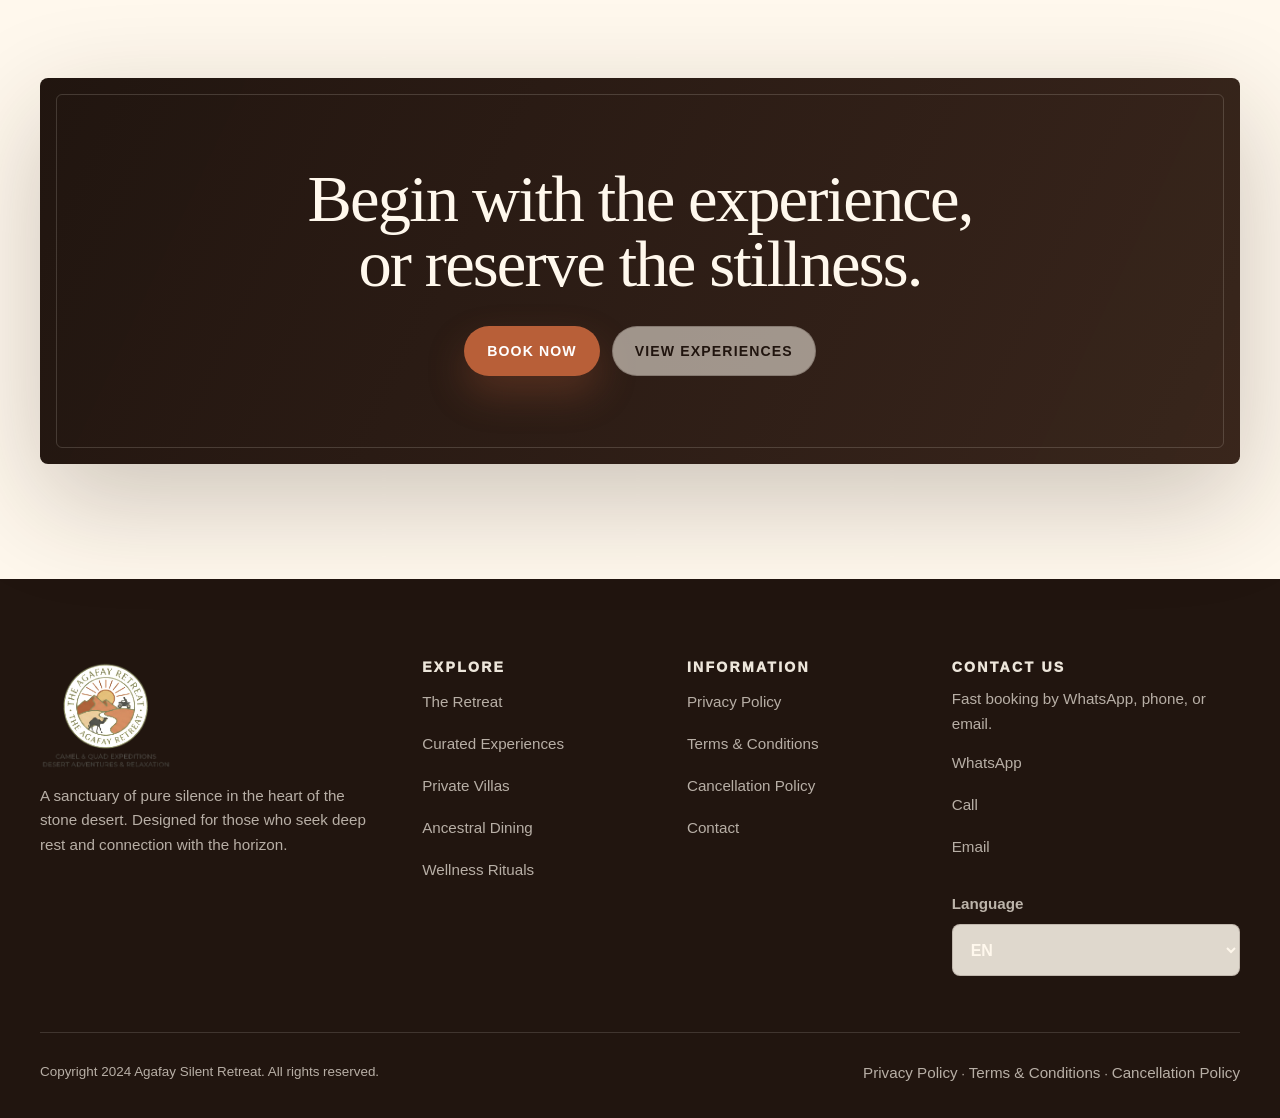
==== commit 55b41d64: "changesAGAIN" ====
--- a/about.html
+++ b/about.html
@@ -55,7 +55,7 @@
 
     <footer class="site-footer">
       <div class="container footer-grid">
-        <div><img class="footer-logo" src="./assets/images/logo.png" width="220" height="145" alt="Agafay Silent Logo" loading="lazy" /><p data-i18n="footer_desc">A sanctuary of pure silence in the heart of the stone desert. Designed for those who seek deep rest and connection with the horizon.</p><div class="footer-socials"><a href="#">Instagram</a><a href="#">Vimeo</a><a href="#">Spotify</a></div></div>
+        <div><img class="footer-logo" src="./assets/images/logo.png" width="220" height="145" alt="Agafay Silent Logo" loading="lazy" /><p data-i18n="footer_desc">A sanctuary of pure silence in the heart of the stone desert. Designed for those who seek deep rest and connection with the horizon.</p></div>
         <nav aria-label="Explore"><h2 data-i18n="explore">Explore</h2><a href="index.html" data-i18n="footer_retreat">The Retreat</a><a href="the-experience.html" data-i18n="footer_experiences">Curated Experiences</a><a href="contact.html" data-i18n="footer_villas">Private Villas</a><a href="the-experience.html" data-i18n="footer_dining">Ancestral Dining</a><a href="about.html" data-i18n="footer_wellness">Wellness Rituals</a></nav>
         <nav aria-label="Information"><h3>Information</h3><a href="privacy-policy.html">Privacy Policy</a><a href="terms.html">Terms &amp; Conditions</a><a href="cancellation-policy.html">Cancellation Policy</a><a href="contact.html">Contact</a></nav>
         <div><h2 data-i18n="footer_contact">Contact Us</h2><p data-i18n="footer_contact_text">Fast booking by WhatsApp, phone, or email.</p><a href="https://api.whatsapp.com/send?phone=212633049321&text=" target="_blank" rel="noopener" data-i18n="mobile_whatsapp">WhatsApp</a><a href="tel:+212600111768" data-i18n="mobile_call">Call</a><a href="https://mail.google.com/mail/?view=cm&fs=1&to=serenity@agafayretreat.com&su=Booking%20request%20-%20The%20Agafay%20Retreat" target="_blank" rel="noopener" data-i18n="email">Email</a><label class="footer-language"><span data-i18n="language_label">Language</span><select data-footer-language aria-label="Language"><option value="en">EN</option><option value="fr">FR</option><option value="ar">AR</option><option value="de">DE</option><option value="it">IT</option><option value="pt">PT</option></select></label></div>
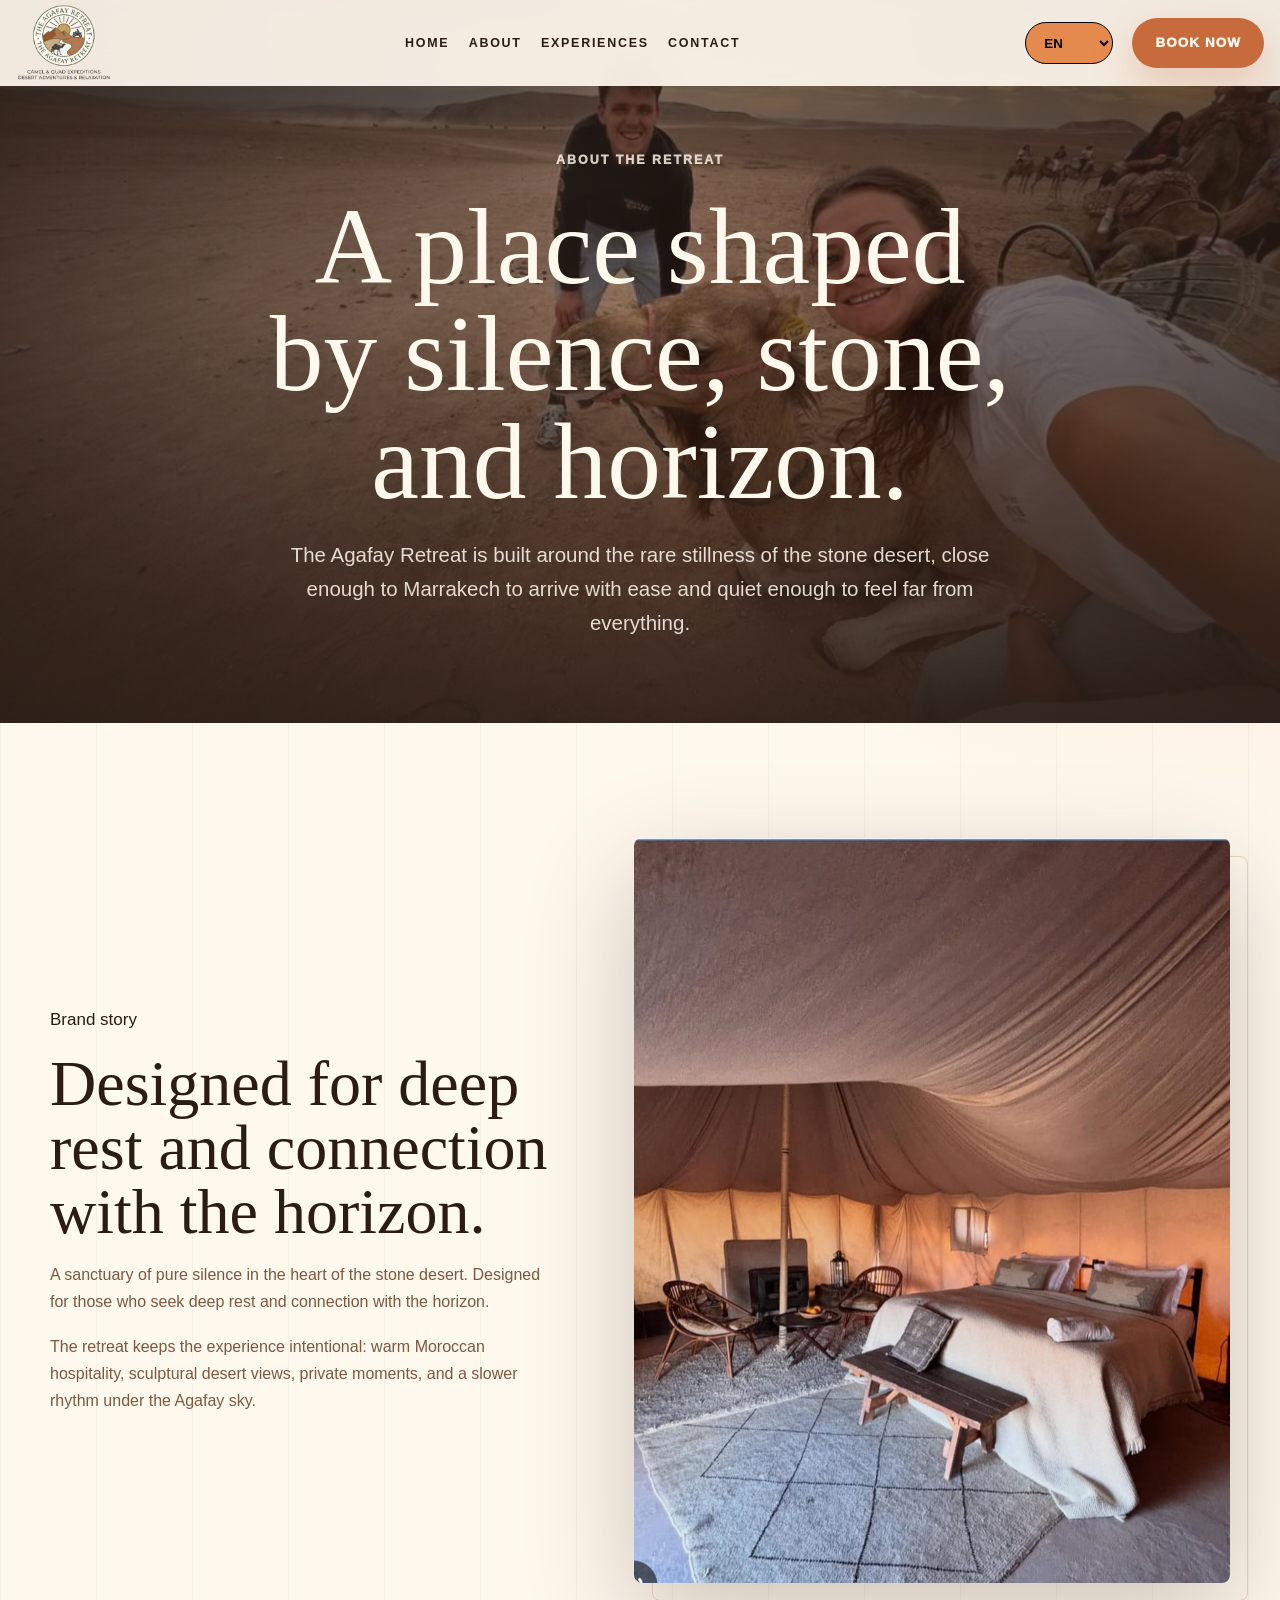
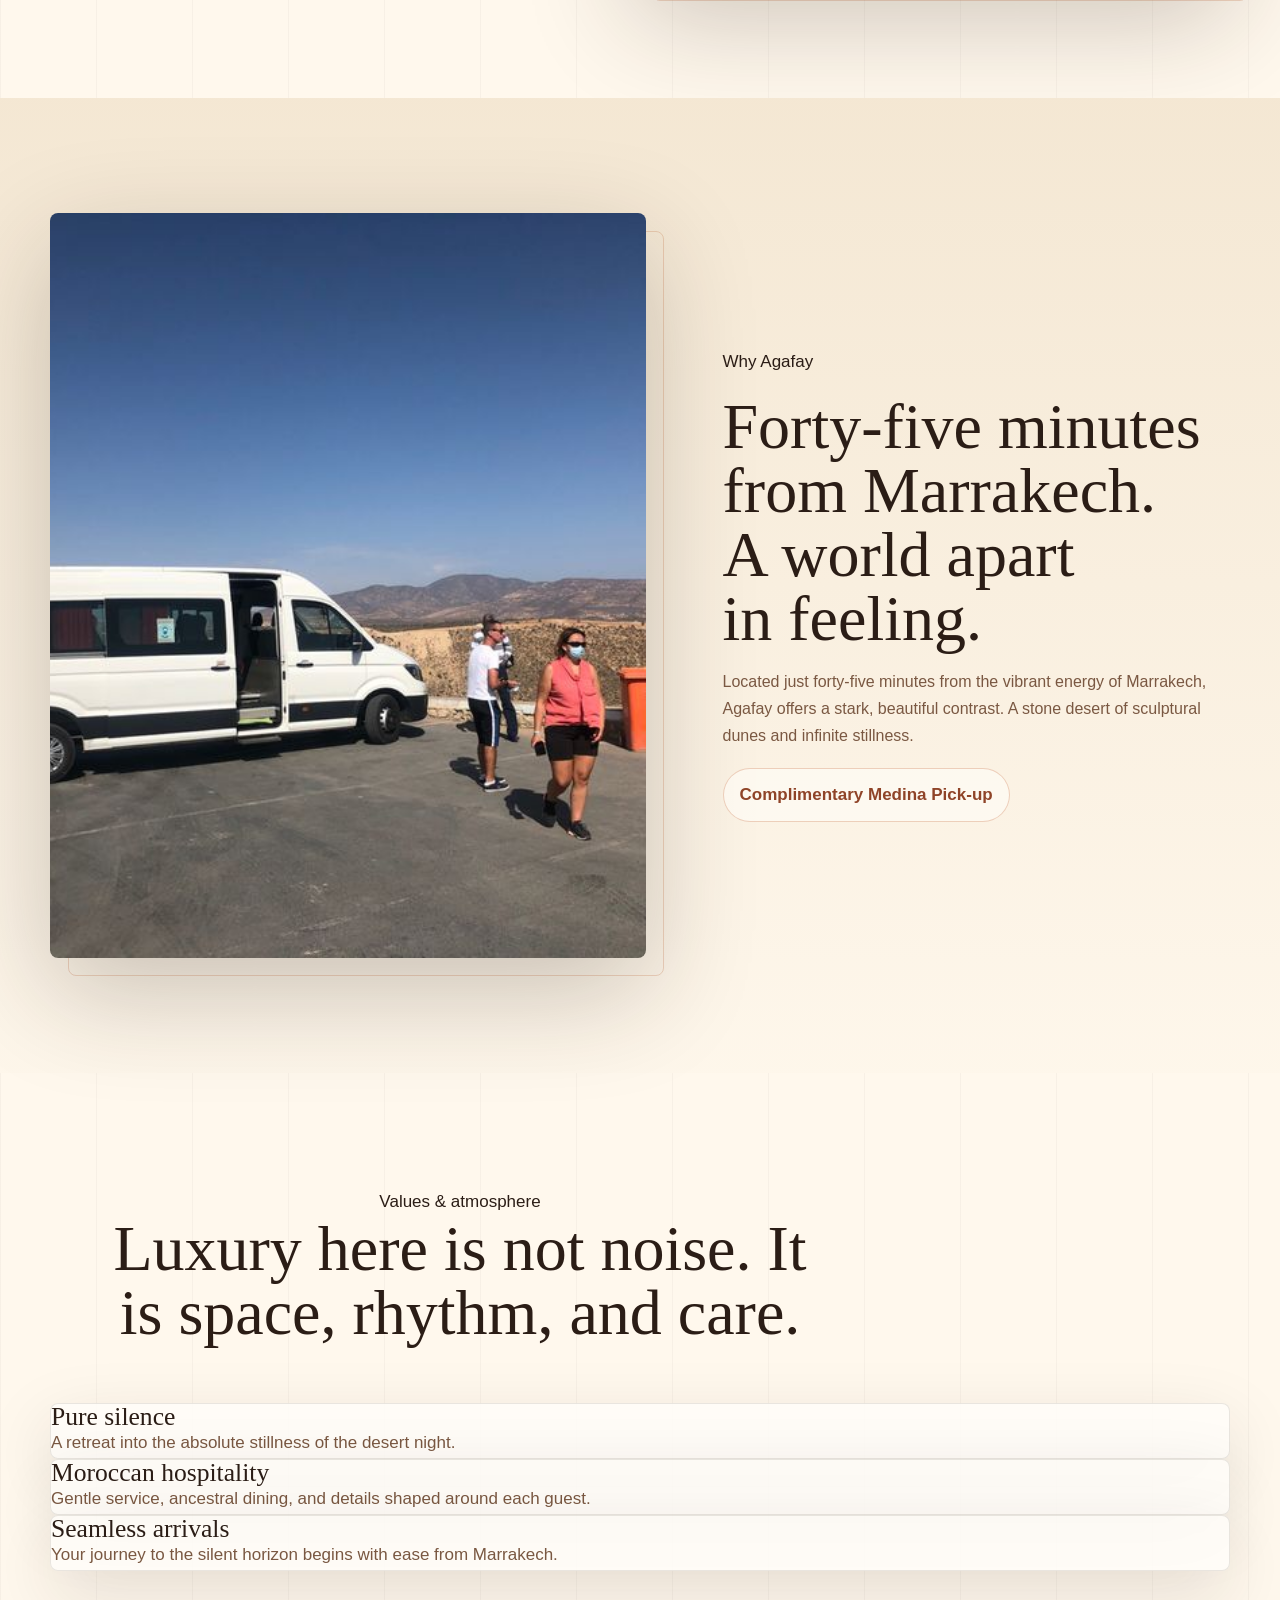
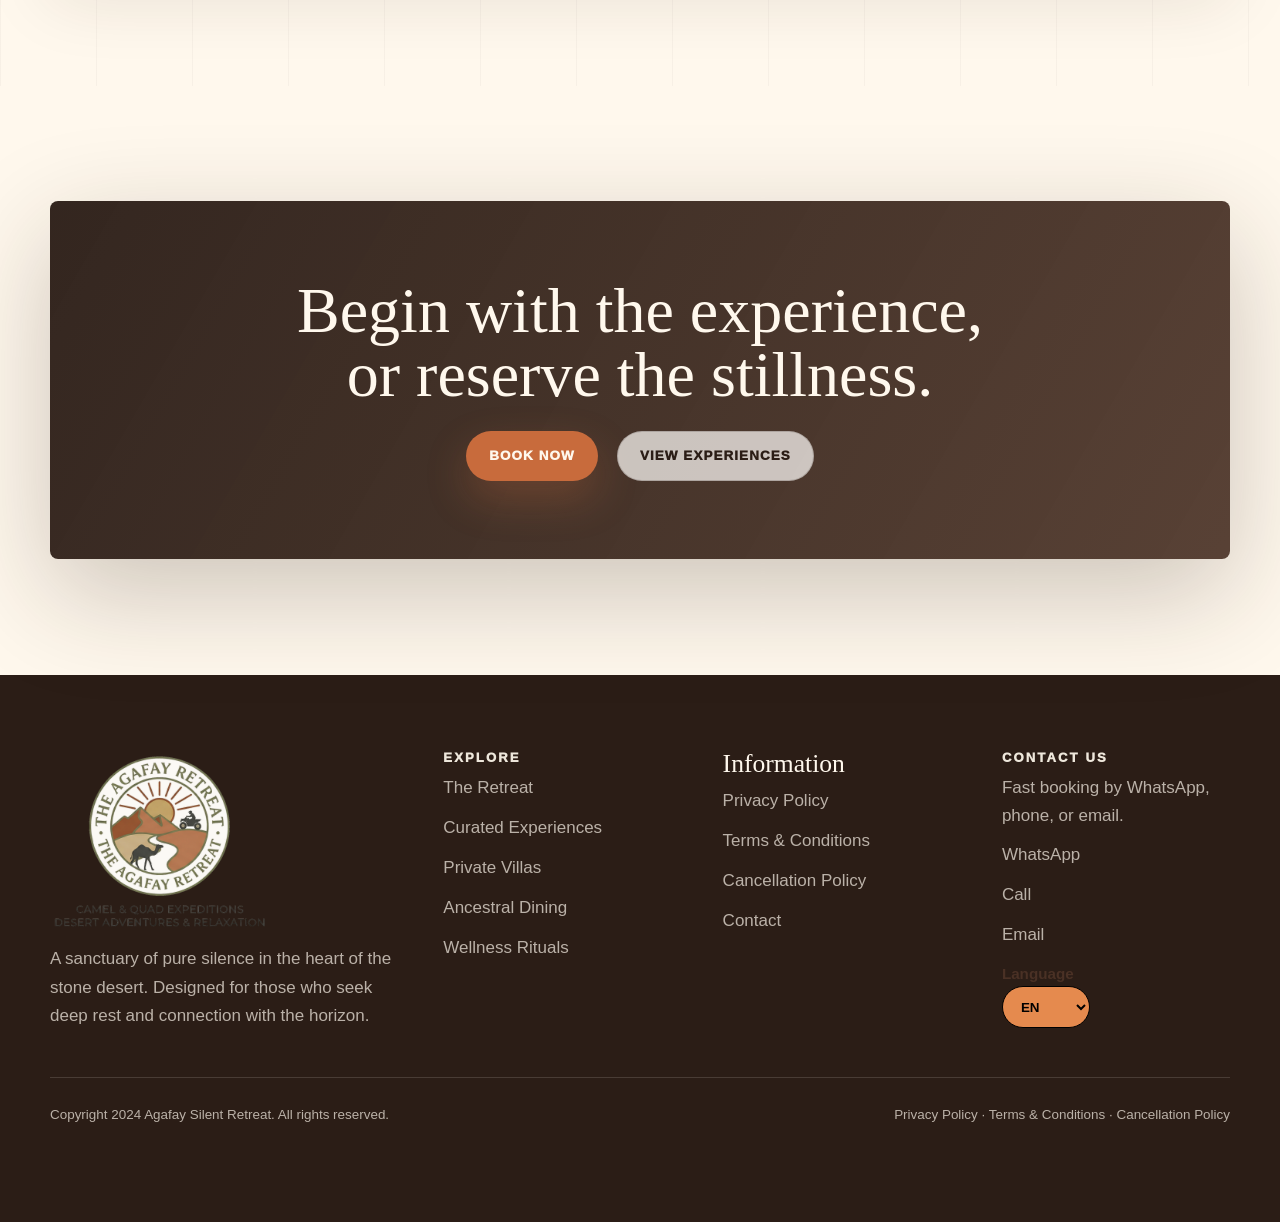
==== commit 36e9dac9: "the last..." ====
--- a/about.html
+++ b/about.html
@@ -1,68 +1,170 @@
 <!DOCTYPE html>
 <html lang="en" dir="ltr">
-  <head>
-    <meta charset="UTF-8" />
-    <meta name="viewport" content="width=device-width, initial-scale=1.0" />
-    <title>About | The Agafay Retreat</title>
-    <meta name="description" content="Learn about The Agafay Retreat, a stone desert sanctuary near Marrakech." />
-    <link rel="stylesheet" href="./css/style.css" />
-  </head>
-  <body data-page="about">
-    <a class="skip-link" href="#main" data-i18n="skip_to_content">Skip to content</a>
-    <header class="site-header is-solid" data-header>
-      <div class="header-inner">
-        <a class="logo" href="index.html" aria-label="The Agafay Retreat home"><img src="./assets/images/logo.png" width="220" height="145" alt="Agafay Silent Logo" /></a>
-        <nav class="desktop-nav" aria-label="Main navigation"><a href="index.html" data-i18n="nav_home">Home</a><a href="about.html" data-i18n="nav_about" aria-current="page">About</a><a href="the-experience.html" data-i18n="nav_experiences">Experiences</a><a href="contact.html" data-i18n="nav_contact">Contact</a></nav>
-        <div class="header-actions"><label class="language-wrap"><span class="sr-only" data-i18n="language_label">Language</span><select data-language-select aria-label="Language"><option value="en">EN</option><option value="fr">FR</option><option value="ar">AR</option><option value="de">DE</option><option value="it">IT</option><option value="pt">PT</option></select></label><a class="button button-primary header-button" href="contact.html" data-i18n="book_now">Book Now</a><button class="menu-toggle" type="button" aria-expanded="false" aria-controls="mobile-menu" data-menu-toggle><span class="sr-only" data-i18n="menu_toggle">Open menu</span><span></span><span></span><span></span></button></div>
+
+<head>
+  <meta charset="UTF-8" />
+  <meta name="viewport" content="width=device-width, initial-scale=1.0" />
+  <title data-i18n="about_meta_title">About | The Agafay Retreat</title>
+  <meta name="description" content="Learn about The Agafay Retreat, a stone desert sanctuary near Marrakech."
+    data-i18n-content="about_meta_description" />
+  <link rel="stylesheet" href="./css/style.css" />
+</head>
+
+<body data-page="about">
+  <a class="skip-link" href="#main" data-i18n="skip_to_content">Skip to content</a>
+  <header class="site-header is-solid" data-header>
+    <div class="header-inner">
+      <a class="logo" href="index.html" aria-label="The Agafay Retreat home"
+        data-i18n-aria-label="brand_home_label"><img src="./assets/images/logo.png" width="220" height="145"
+          alt="Agafay Silent Logo" data-i18n-alt="logo_alt" /></a>
+      <nav class="desktop-nav" aria-label="Main navigation" data-i18n-aria-label="nav_main_label"><a href="index.html"
+          data-i18n="nav_home">Home</a><a href="about.html" data-i18n="nav_about" aria-current="page">About</a><a
+          href="the-experience.html" data-i18n="nav_experiences">Experiences</a><a href="contact.html"
+          data-i18n="nav_contact">Contact</a></nav>
+      <div class="header-actions"><label class="language-wrap"><span class="sr-only"
+            data-i18n="language_label">Language</span><select
+      data-language-select
+      aria-label="Language"
+      data-i18n-aria-label="language_label"
+    >
+      <option value="en" data-i18n="language_option_en">EN</option>
+      <option value="fr" data-i18n="language_option_fr">FR</option>
+      <option value="ar" data-i18n="language_option_ar">AR</option>
+      <option value="de" data-i18n="language_option_de">DE</option>
+      <option value="it" data-i18n="language_option_it">IT</option>
+      <option value="pt" data-i18n="language_option_pt">PT</option>
+    </select></label><a class="button button-primary header-button" href="contact.html" data-i18n="book_now">Book
+          Now</a><button class="menu-toggle" type="button" aria-expanded="false" aria-controls="mobile-menu"
+          data-menu-toggle><span class="sr-only" data-i18n="menu_toggle">Open
+            menu</span><span></span><span></span><span></span></button></div>
+    </div>
+    <div class="mobile-menu" id="mobile-menu" data-mobile-menu>
+      <nav aria-label="Mobile navigation" data-i18n-aria-label="nav_mobile_label"><a href="index.html"
+          data-i18n="nav_home">Home</a><a href="about.html" data-i18n="nav_about" aria-current="page">About</a><a
+          href="the-experience.html" data-i18n="nav_experiences">Experiences</a><a href="contact.html"
+          data-i18n="nav_contact">Contact</a></nav><a class="button button-primary" href="contact.html"
+        data-i18n="book_now">Book Now</a>
+    </div>
+  </header>
+
+  <main id="main">
+    <section class="page-hero">
+      <img class="hero-image" src="./assets/images/architecture.jpeg" width="1400" height="1600" alt=""
+        fetchpriority="high" />
+      <div class="hero-shade" aria-hidden="true"></div>
+      <div class="page-hero-content reveal"><span data-i18n="about_kicker">About the retreat</span>
+        <h1 data-i18n="about_hero_title">A place shaped by silence, stone, and horizon.</h1>
+        <p data-i18n="about_hero_text">The Agafay Retreat is built around the rare stillness of the stone desert, close
+          enough to Marrakech to arrive with ease and quiet enough to feel far from everything.</p>
       </div>
-      <div class="mobile-menu" id="mobile-menu" data-mobile-menu><nav><a href="index.html" data-i18n="nav_home">Home</a><a href="about.html" data-i18n="nav_about" aria-current="page">About</a><a href="the-experience.html" data-i18n="nav_experiences">Experiences</a><a href="contact.html" data-i18n="nav_contact">Contact</a></nav><a class="button button-primary" href="contact.html" data-i18n="book_now">Book Now</a></div>
-    </header>
+    </section>
 
-    <main id="main">
-      <section class="page-hero">
-        <img class="hero-image" src="./assets/images/architecture.jpeg" width="1400" height="1600" alt="" fetchpriority="high" />
-        <div class="hero-shade" aria-hidden="true"></div>
-        <div class="page-hero-content reveal"><span data-i18n="about_kicker">About the retreat</span><h1 data-i18n="about_hero_title">A place shaped by silence, stone, and horizon.</h1><p data-i18n="about_hero_text">The Agafay Retreat is built around the rare stillness of the stone desert, close enough to Marrakech to arrive with ease and quiet enough to feel far from everything.</p></div>
-      </section>
+    <section class="section">
+      <div class="container two-col">
+        <div class="section-copy reveal"><span data-i18n="brand_story">Brand story</span>
+          <h2 data-i18n="about_story_title">Designed for deep rest and connection with the horizon.</h2>
+          <p data-i18n="about_story_text">A sanctuary of pure silence in the heart of the stone desert. Designed for
+            those who seek deep rest and connection with the horizon.</p>
+          <p data-i18n="about_story_text_2">The retreat keeps the experience intentional: warm Moroccan hospitality,
+            sculptural desert views, private moments, and a slower rhythm under the Agafay sky.</p>
+        </div>
+        <figure class="image-frame reveal"><img src="./assets/images/villa.jpeg" width="900" height="1100"
+            alt="Luxury Desert Villa" data-i18n-alt="villa_alt" loading="lazy" /></figure>
+      </div>
+    </section>
 
-      <section class="section">
-        <div class="container two-col">
-          <div class="section-copy reveal"><span data-i18n="brand_story">Brand story</span><h2 data-i18n="about_story_title">Designed for deep rest and connection with the horizon.</h2><p data-i18n="about_story_text">A sanctuary of pure silence in the heart of the stone desert. Designed for those who seek deep rest and connection with the horizon.</p><p data-i18n="about_story_text_2">The retreat keeps the experience intentional: warm Moroccan hospitality, sculptural desert views, private moments, and a slower rhythm under the Agafay sky.</p></div>
-          <figure class="image-frame reveal"><img src="./assets/images/villa.jpeg" width="900" height="1100" alt="Luxury Desert Villa" loading="lazy" /></figure>
+    <section class="section band" id="location">
+      <div class="container two-col reverse">
+        <figure class="image-frame wide reveal"><img src="./assets/images/transfer.jpg" width="900" height="700"
+            alt="Marrakech Medina Gates" data-i18n-alt="transfer_alt" loading="lazy" /></figure>
+        <div class="section-copy reveal"><span data-i18n="why_agafay">Why Agafay</span>
+          <h2 data-i18n="why_agafay_title">Forty-five minutes from Marrakech. A world apart in feeling.</h2>
+          <p data-i18n="why_agafay_text">Located just forty-five minutes from the vibrant energy of Marrakech, Agafay
+            offers a stark, beautiful contrast. A stone desert of sculptural dunes and infinite stillness.</p>
+          <div class="service-note" data-i18n="medina_pickup">Complimentary Medina Pick-up</div>
         </div>
-      </section>
+      </div>
+    </section>
 
-      <section class="section band" id="location">
-        <div class="container two-col reverse">
-          <figure class="image-frame wide reveal"><img src="./assets/images/transfer.jpg" width="900" height="700" alt="Marrakech Medina Gates" loading="lazy" /></figure>
-          <div class="section-copy reveal"><span data-i18n="why_agafay">Why Agafay</span><h2 data-i18n="why_agafay_title">Forty-five minutes from Marrakech. A world apart in feeling.</h2><p data-i18n="why_agafay_text">Located just forty-five minutes from the vibrant energy of Marrakech, Agafay offers a stark, beautiful contrast. A stone desert of sculptural dunes and infinite stillness.</p><div class="service-note" data-i18n="medina_pickup">Complimentary Medina Pick-up</div></div>
+    <section class="section" id="values">
+      <div class="container">
+        <div class="section-heading reveal"><span data-i18n="values_kicker">Values & atmosphere</span>
+          <h2 data-i18n="values_title">Luxury here is not noise. It is space, rhythm, and care.</h2>
         </div>
-      </section>
+        <div class="values-grid">
+          <article class="value-card reveal">
+            <h3 data-i18n="value_silence">Pure silence</h3>
+            <p data-i18n="value_silence_text">A retreat into the absolute stillness of the desert night.</p>
+          </article>
+          <article class="value-card reveal">
+            <h3 data-i18n="value_hospitality">Moroccan hospitality</h3>
+            <p data-i18n="value_hospitality_text">Gentle service, ancestral dining, and details shaped around each
+              guest.</p>
+          </article>
+          <article class="value-card reveal">
+            <h3 data-i18n="value_arrival">Seamless arrivals</h3>
+            <p data-i18n="value_arrival_text">Your journey to the silent horizon begins with ease from Marrakech.</p>
+          </article>
+        </div>
+      </div>
+    </section>
 
-      <section class="section" id="values">
-        <div class="container">
-          <div class="section-heading reveal"><span data-i18n="values_kicker">Values & atmosphere</span><h2 data-i18n="values_title">Luxury here is not noise. It is space, rhythm, and care.</h2></div>
-          <div class="values-grid">
-            <article class="value-card reveal"><h3 data-i18n="value_silence">Pure silence</h3><p data-i18n="value_silence_text">A retreat into the absolute stillness of the desert night.</p></article>
-            <article class="value-card reveal"><h3 data-i18n="value_hospitality">Moroccan hospitality</h3><p data-i18n="value_hospitality_text">Gentle service, ancestral dining, and details shaped around each guest.</p></article>
-            <article class="value-card reveal"><h3 data-i18n="value_arrival">Seamless arrivals</h3><p data-i18n="value_arrival_text">Your journey to the silent horizon begins with ease from Marrakech.</p></article>
-          </div>
-        </div>
-      </section>
+    <section class="cta-panel">
+      <div class="container reveal">
+        <h2 data-i18n="about_cta_title">Begin with the experience, or reserve the stillness.</h2>
+        <div class="hero-actions"><a class="button button-primary" href="contact.html" data-i18n="book_now">Book
+            Now</a><a class="button button-secondary" href="the-experience.html" data-i18n="view_experiences">View
+            Experiences</a></div>
+      </div>
+    </section>
+  </main>
 
-      <section class="cta-panel"><div class="container reveal"><h2 data-i18n="about_cta_title">Begin with the experience, or reserve the stillness.</h2><div class="hero-actions"><a class="button button-primary" href="contact.html" data-i18n="book_now">Book Now</a><a class="button button-secondary" href="the-experience.html" data-i18n="view_experiences">View Experiences</a></div></div></section>
-    </main>
+  <footer class="site-footer">
+    <div class="container footer-grid">
+      <div><img class="footer-logo" src="./assets/images/logo.png" width="220" height="145" alt="Agafay Silent Logo"
+          data-i18n-alt="logo_alt" loading="lazy" />
+        <p data-i18n="footer_desc">A sanctuary of pure silence in the heart of the stone desert. Designed for those who
+          seek deep rest and connection with the horizon.</p>
+      </div>
+      <nav aria-label="Explore" data-i18n-aria-label="nav_explore_label">
+        <h2 data-i18n="explore">Explore</h2><a href="index.html" data-i18n="footer_retreat">The Retreat</a><a
+          href="the-experience.html" data-i18n="footer_experiences">Curated Experiences</a><a href="contact.html"
+          data-i18n="footer_villas">Private Villas</a><a href="the-experience.html" data-i18n="footer_dining">Ancestral
+          Dining</a><a href="about.html" data-i18n="footer_wellness">Wellness Rituals</a>
+      </nav>
+      <nav aria-label="Information" data-i18n-aria-label="nav_information_label">
+        <h3 data-i18n="info_heading">Information</h3><a href="privacy-policy.html" data-i18n="privacy">Privacy
+          Policy</a><a href="terms.html" data-i18n="terms">Terms &amp; Conditions</a><a href="cancellation-policy.html"
+          data-i18n="cancellation">Cancellation Policy</a><a href="contact.html" data-i18n="contact">Contact</a>
+      </nav>
+      <div>
+        <h2 data-i18n="footer_contact">Contact Us</h2>
+        <p data-i18n="footer_contact_text">Fast booking by WhatsApp, phone, or email.</p><a
+          href="https://api.whatsapp.com/send?phone=212633049321&text=" target="_blank" rel="noopener"
+          data-i18n="mobile_whatsapp">WhatsApp</a><a href="tel:+212600111768" data-i18n="mobile_call">Call</a><a
+          href="https://mail.google.com/mail/?view=cm&fs=1&to=serenity@agafayretreat.com&su=Booking%20request%20-%20The%20Agafay%20Retreat"
+          target="_blank" rel="noopener" data-i18n="email">Email</a><label class="footer-language"><span
+            data-i18n="language_label">Language</span><select data-footer-language aria-label="Language"
+            data-i18n-aria-label="language_label">
+            <option value="en" data-i18n="language_option_en">EN</option>
+            <option value="fr" data-i18n="language_option_fr">FR</option>
+            <option value="ar" data-i18n="language_option_ar">AR</option>
+            <option value="de" data-i18n="language_option_de">DE</option>
+            <option value="it" data-i18n="language_option_it">IT</option>
+            <option value="pt" data-i18n="language_option_pt">PT</option>
+          </select></label>
+      </div>
+    </div>
+    <div class="container footer-bottom"><span data-i18n="copyright">&copy; 2024 Agafay Silent Retreat. All rights
+        reserved.</span><span><a href="privacy-policy.html" data-i18n="privacy">Privacy Policy</a> &middot; <a
+          href="terms.html" data-i18n="terms">Terms &amp; Conditions</a> &middot; <a href="cancellation-policy.html"
+          data-i18n="cancellation">Cancellation Policy</a></span></div>
+  </footer>
+  <div class="mobile-cta-bar"><a href="https://api.whatsapp.com/send?phone=212633049321&text=" target="_blank"
+      rel="noopener" data-i18n="mobile_whatsapp">WhatsApp</a><a href="contact.html" data-i18n="mobile_book">Book
+      Now</a><a href="tel:+212600111768" data-i18n="mobile_call">Call</a></div>
+  <script src="./js/translations.js"></script>
+  <script src="./js/main.js"></script>
+</body>
 
-    <footer class="site-footer">
-      <div class="container footer-grid">
-        <div><img class="footer-logo" src="./assets/images/logo.png" width="220" height="145" alt="Agafay Silent Logo" loading="lazy" /><p data-i18n="footer_desc">A sanctuary of pure silence in the heart of the stone desert. Designed for those who seek deep rest and connection with the horizon.</p></div>
-        <nav aria-label="Explore"><h2 data-i18n="explore">Explore</h2><a href="index.html" data-i18n="footer_retreat">The Retreat</a><a href="the-experience.html" data-i18n="footer_experiences">Curated Experiences</a><a href="contact.html" data-i18n="footer_villas">Private Villas</a><a href="the-experience.html" data-i18n="footer_dining">Ancestral Dining</a><a href="about.html" data-i18n="footer_wellness">Wellness Rituals</a></nav>
-        <nav aria-label="Information"><h3>Information</h3><a href="privacy-policy.html">Privacy Policy</a><a href="terms.html">Terms &amp; Conditions</a><a href="cancellation-policy.html">Cancellation Policy</a><a href="contact.html">Contact</a></nav>
-        <div><h2 data-i18n="footer_contact">Contact Us</h2><p data-i18n="footer_contact_text">Fast booking by WhatsApp, phone, or email.</p><a href="https://api.whatsapp.com/send?phone=212633049321&text=" target="_blank" rel="noopener" data-i18n="mobile_whatsapp">WhatsApp</a><a href="tel:+212600111768" data-i18n="mobile_call">Call</a><a href="https://mail.google.com/mail/?view=cm&fs=1&to=serenity@agafayretreat.com&su=Booking%20request%20-%20The%20Agafay%20Retreat" target="_blank" rel="noopener" data-i18n="email">Email</a><label class="footer-language"><span data-i18n="language_label">Language</span><select data-footer-language aria-label="Language"><option value="en">EN</option><option value="fr">FR</option><option value="ar">AR</option><option value="de">DE</option><option value="it">IT</option><option value="pt">PT</option></select></label></div>
-      </div>
-      <div class="container footer-bottom"><span data-i18n="copyright">&copy; 2024 Agafay Silent Retreat. All rights reserved.</span><span><a href="privacy-policy.html">Privacy Policy</a> &middot; <a href="terms.html">Terms &amp; Conditions</a> &middot; <a href="cancellation-policy.html">Cancellation Policy</a></span></div>
-    </footer>
-    <div class="mobile-cta-bar"><a href="https://api.whatsapp.com/send?phone=212633049321&text=" target="_blank" rel="noopener" data-i18n="mobile_whatsapp">WhatsApp</a><a href="contact.html" data-i18n="mobile_book">Book Now</a><a href="tel:+212600111768" data-i18n="mobile_call">Call</a></div>
-    <script src="./js/translations.js"></script><script src="./js/main.js"></script>
-  </body>
-</html>
+</html>
--- a/css/style.css
+++ b/css/style.css
@@ -2,22 +2,23 @@
   --sand: #f4e7d3;
   --cream: #fff8ed;
   --ivory: #fffdf8;
-  --clay: #b85f38;
-  --clay-dark: #7e3d26;
-  --ember: #e58a4e;
-  --espresso: #21150f;
-  --coffee: #3b271d;
+  --terracotta: #c86b3c;
+  --terracotta-dark: #8f4428;
+  --orange: #e58a4e;
+  --espresso: #2b1d16;
+  --coffee: #4a3125;
   --brown: #7a5842;
-  --sage: #7f865b;
+  --sage: #8a8f62;
+  --white: #ffffff;
   --line: rgba(43, 29, 22, 0.14);
-  --line-light: rgba(255, 248, 237, 0.18);
-  --shadow-soft: 0 24px 70px rgba(43, 29, 22, 0.12);
-  --shadow-deep: 0 36px 110px rgba(43, 29, 22, 0.24);
+  --line-light: rgba(255, 248, 237, 0.24);
+  --shadow: 0 24px 70px rgba(43, 29, 22, 0.13);
+  --shadow-strong: 0 34px 110px rgba(43, 29, 22, 0.24);
   --radius: 8px;
-  --header: 92px;
-  --container: min(1200px, calc(100% - 32px));
-  --font-serif: Georgia, "Times New Roman", serif;
-  --font-sans: "Avenir Next", "Segoe UI", Verdana, sans-serif;
+  --header-height: 86px;
+  --container: min(1180px, calc(100% - 32px));
+  --serif: Georgia, "Times New Roman", serif;
+  --sans: "Avenir Next", "Segoe UI", Verdana, sans-serif;
   --ease: cubic-bezier(0.22, 1, 0.36, 1);
   color-scheme: light;
 }
@@ -26,39 +27,34 @@
 html { scroll-behavior: smooth; }
 body {
   margin: 0;
+  overflow-x: hidden;
   background:
-    linear-gradient(90deg, rgba(43, 29, 22, 0.035) 1px, transparent 1px) 0 0 / 92px 92px,
-    radial-gradient(1200px 540px at 100% 8%, rgba(229, 138, 78, 0.13), transparent 62%),
-    radial-gradient(900px 460px at 0% 45%, rgba(127, 134, 91, 0.10), transparent 62%),
+    linear-gradient(90deg, rgba(43, 29, 22, 0.035) 1px, transparent 1px) 0 0 / 96px 96px,
+    radial-gradient(900px 460px at 100% 12%, rgba(229, 138, 78, 0.12), transparent 64%),
     var(--cream);
   color: var(--espresso);
-  font-family: var(--font-sans);
+  font-family: var(--sans);
   font-size: 17px;
-  line-height: 1.72;
-  overflow-x: hidden;
+  line-height: 1.68;
   text-rendering: optimizeLegibility;
   -webkit-font-smoothing: antialiased;
-}
-
-body::before {
-  content: "";
-  position: fixed;
-  inset: 0;
-  z-index: -1;
-  pointer-events: none;
-  opacity: 0.28;
-  background:
-    repeating-linear-gradient(0deg, rgba(43, 29, 22, 0.018) 0 1px, transparent 1px 4px),
-    repeating-linear-gradient(90deg, rgba(255, 255, 255, 0.18) 0 1px, transparent 1px 5px);
-  mix-blend-mode: multiply;
 }
 
 body.menu-open { overflow: hidden; }
 img { display: block; max-width: 100%; height: auto; }
 a { color: inherit; text-decoration: none; }
 button, input, select, textarea { font: inherit; }
-a, button, input, select, textarea { outline-offset: 4px; touch-action: manipulation; }
-:focus-visible { outline: 3px solid rgba(184, 95, 56, 0.9); }
+a, button, input, select, textarea { outline-offset: 4px; }
+:focus-visible { outline: 3px solid rgba(200, 107, 60, 0.86); }
+
+.sr-only {
+  position: absolute;
+  width: 1px;
+  height: 1px;
+  overflow: hidden;
+  clip: rect(0 0 0 0);
+  white-space: nowrap;
+}
 
 .skip-link {
   position: fixed;
@@ -66,144 +62,166 @@
   inset-block-start: 12px;
   inset-inline-start: 12px;
   transform: translateY(-140%);
+  padding: 10px 14px;
+  border-radius: var(--radius);
   background: var(--espresso);
   color: var(--cream);
-  padding: 10px 14px;
-  border-radius: var(--radius);
   transition: transform 180ms var(--ease);
 }
+
 .skip-link:focus { transform: translateY(0); }
-.sr-only { position: absolute; width: 1px; height: 1px; overflow: hidden; clip: rect(0, 0, 0, 0); white-space: nowrap; }
 .container { width: var(--container); margin-inline: auto; }
 
 .site-header {
   position: fixed;
   inset: 0 0 auto;
   z-index: 100;
-  height: var(--header);
   color: var(--cream);
   pointer-events: none;
 }
 
 .header-inner {
-  width: 100%;
-  height: var(--header);
-  margin: 0 auto;
+  height: var(--header-height);
   display: flex;
   align-items: center;
   justify-content: space-between;
   gap: 22px;
-  padding: 0 max(18px, calc((100vw - 1360px) / 2 + 18px));
-  border: 0;
-  border-radius: 0;
-  background: linear-gradient(180deg, rgba(33, 21, 15, 0.42), rgba(33, 21, 15, 0.08));
-  box-shadow: none;
+  padding-inline: max(16px, calc((100vw - 1360px) / 2 + 16px));
+  background: linear-gradient(180deg, rgba(43, 29, 22, 0.52), rgba(43, 29, 22, 0.08));
   backdrop-filter: blur(18px);
   pointer-events: auto;
-  transition: background-color 220ms ease, border-color 220ms ease, box-shadow 220ms ease, color 220ms ease;
+  transition: background 220ms ease, box-shadow 220ms ease, color 220ms ease;
 }
 
 .site-header.is-scrolled,
 .site-header.is-open,
-.site-header.is-solid { color: var(--espresso); }
+.site-header.is-solid {
+  color: var(--espresso);
+}
+
 .site-header.is-scrolled .header-inner,
 .site-header.is-open .header-inner,
 .site-header.is-solid .header-inner {
-  background: rgba(255, 248, 237, 0.9);
-  box-shadow: 0 12px 30px rgba(43, 29, 22, 0.08);
-}
-
-.logo { display: inline-flex; align-items: center; min-width: 104px; }
+  background: rgba(255, 248, 237, 0.93);
+  box-shadow: 0 14px 40px rgba(43, 29, 22, 0.1);
+}
+
+.brand {
+  min-width: 184px;
+  display: inline-flex;
+  align-items: center;
+  gap: 10px;
+  font-weight: 900;
+  letter-spacing: 0.03em;
+}
+
+.logo {
+  display: inline-flex;
+  align-items: center;
+  min-width: 104px;
+}
+
 .logo img {
-  width: 112px;
+  width: 96px;
   height: auto;
-  filter: drop-shadow(0 12px 24px rgba(0, 0, 0, 0.22));
-}
-.site-header.is-scrolled .logo img,
-.site-header.is-open .logo img,
-.site-header.is-solid .logo img { filter: none; }
+}
+
+.brand img {
+  width: 58px;
+  height: auto;
+  filter: drop-shadow(0 12px 22px rgba(0, 0, 0, 0.25));
+}
+
+.site-header.is-scrolled .brand img,
+.site-header.is-open .brand img { filter: none; }
 
 .desktop-nav,
-.header-actions {
+.header-actions,
+.hero-actions,
+.inline-actions,
+.contact-buttons {
   display: flex;
   align-items: center;
-  gap: clamp(12px, 2vw, 26px);
-}
+  gap: clamp(10px, 1.5vw, 20px);
+}
+
 .desktop-nav a {
-  position: relative;
   min-height: 44px;
   display: inline-flex;
   align-items: center;
-  font-size: 0.84rem;
-  font-weight: 850;
-  letter-spacing: 0.16em;
+  position: relative;
+  font-size: 0.78rem;
+  font-weight: 900;
+  letter-spacing: 0.14em;
   text-transform: uppercase;
-  opacity: 0.92;
-}
+}
+
 .desktop-nav a::after {
   content: "";
   position: absolute;
   inset-inline: 0;
-  bottom: 7px;
+  bottom: 8px;
   height: 1px;
   background: currentColor;
   transform: scaleX(0);
   transform-origin: right;
-  transition: transform 220ms var(--ease);
-}
+  transition: transform 180ms var(--ease);
+}
+
 .desktop-nav a:hover::after,
-.desktop-nav a:focus-visible::after,
-.desktop-nav a[aria-current="page"]::after { transform: scaleX(1); transform-origin: left; }
-.desktop-nav a[aria-current="page"] { color: var(--ember); opacity: 1; }
-
-select {
+.desktop-nav a:focus-visible::after { transform: scaleX(1); transform-origin: left; }
+
+.language-select select,
+.language-wrap select,
+.footer-language select {
   min-height: 42px;
   border: 1px solid currentColor;
   border-radius: 999px;
-  background: transparent;
-  color: inherit;
-  padding: 0 34px 0 14px;
-  font-size: 0.88rem;
-  font-weight: 850;
-  background-color: rgba(255, 248, 237, 0.08);
-}
-
-.button {
+  background:#e58a4e;
+  color:black;
+  padding: 0 32px 0 14px;
+  font-size: 0.84rem;
+  font-weight: 900;
+}
+
+.btn {
   min-height: 50px;
   display: inline-flex;
   align-items: center;
   justify-content: center;
   gap: 10px;
+  border: 1px solid transparent;
   border-radius: 999px;
-  border: 1px solid transparent;
   padding: 12px 22px;
-  font-size: 0.88rem;
-  font-weight: 900;
+  cursor: pointer;
+  font-size: 0.84rem;
+  font-weight: 950;
   letter-spacing: 0.08em;
+  line-height: 1.1;
+  text-align: center;
   text-transform: uppercase;
   transition: transform 180ms var(--ease), background-color 180ms ease, color 180ms ease, border-color 180ms ease, box-shadow 180ms ease;
 }
-.button-primary {
-  background: var(--clay);
-  color: #fff;
-  box-shadow: 0 18px 38px rgba(184, 95, 56, 0.28);
-}
-.header-button { padding-inline: 26px; }
-.button-primary:hover { background: var(--clay-dark); box-shadow: 0 22px 48px rgba(126, 61, 38, 0.32); }
+
+.btn-primary {
+  background: var(--terracotta);
+  color: var(--cream);
+  box-shadow: 0 18px 42px rgba(200, 107, 60, 0.28);
+}
+
+.btn-primary:hover { background: var(--terracotta-dark); box-shadow: 0 22px 50px rgba(143, 68, 40, 0.32); }
+.btn-secondary { background: rgba(255, 253, 248, 0.72); color: var(--espresso); border-color: rgba(43, 29, 22, 0.18); }
+.btn-secondary:hover { border-color: var(--terracotta); color: var(--terracotta-dark); background: var(--ivory); }
+.btn-light { background: var(--cream); color: var(--espresso); }
+.btn-ghost-light { color: var(--cream); border-color: rgba(255, 248, 237, 0.72); background: rgba(255, 248, 237, 0.08); backdrop-filter: blur(12px); }
+.btn:hover { transform: translateY(-2px); }
+
+.button { min-height: 50px; display: inline-flex; align-items: center; justify-content: center; gap: 10px; border: 1px solid transparent; border-radius: 999px; padding: 12px 22px; cursor: pointer; font-size: 0.84rem; font-weight: 950; letter-spacing: 0.08em; line-height: 1.1; text-align: center; text-transform: uppercase; transition: transform 180ms var(--ease), background-color 180ms ease, color 180ms ease, border-color 180ms ease, box-shadow 180ms ease; }
+.button-primary { background: var(--terracotta); color: var(--cream); box-shadow: 0 18px 42px rgba(200, 107, 60, 0.28); }
+.button-secondary { background: rgba(255, 253, 248, 0.72); color: var(--espresso); border-color: rgba(43, 29, 22, 0.18); }
 .button-light { background: var(--cream); color: var(--espresso); }
-.button-light:hover { background: #fff; }
-.button-outline-light {
-  color: var(--cream);
-  border-color: rgba(255, 248, 237, 0.72);
-  background: rgba(255, 248, 237, 0.08);
-  backdrop-filter: blur(12px);
-}
-.button-secondary {
-  color: var(--espresso);
-  border-color: rgba(43, 29, 22, 0.22);
-  background: rgba(255, 248, 237, 0.55);
-}
-.button-secondary:hover { border-color: var(--clay); color: var(--clay-dark); background: var(--ivory); }
+.button-outline-light { color: var(--cream); border-color: rgba(255, 248, 237, 0.72); background: rgba(255, 248, 237, 0.08); backdrop-filter: blur(12px); }
+.button:hover { transform: translateY(-2px); }
 
 .menu-toggle {
   display: none;
@@ -216,488 +234,425 @@
   padding: 11px;
   cursor: pointer;
 }
+
 .menu-toggle span:not(.sr-only) {
   display: block;
   height: 2px;
   margin: 5px 0;
+  border-radius: 999px;
   background: currentColor;
-  border-radius: 999px;
   transition: transform 180ms var(--ease), opacity 160ms ease;
 }
+
 .mobile-menu {
   position: fixed;
-  inset: var(--header) 14px auto;
+  inset: var(--header-height) 14px auto;
   display: grid;
   gap: 18px;
   padding: 24px;
   border: 1px solid rgba(43, 29, 22, 0.12);
   border-radius: 20px;
-  background: rgba(255, 248, 237, 0.96);
+  background: rgba(255, 248, 237, 0.98);
   color: var(--espresso);
-  box-shadow: var(--shadow-deep);
+  box-shadow: var(--shadow-strong);
   opacity: 0;
   pointer-events: none;
   transform: translateY(-10px) scale(0.98);
   transition: opacity 180ms ease, transform 220ms var(--ease);
 }
+
 .mobile-menu.is-open { opacity: 1; pointer-events: auto; transform: translateY(0) scale(1); }
 .mobile-menu nav { display: grid; gap: 8px; }
-.mobile-menu a {
-  min-height: 48px;
-  display: flex;
-  align-items: center;
-  border-bottom: 1px solid rgba(43, 29, 22, 0.1);
-  font-weight: 850;
-  font-size: 1rem;
-}
+.mobile-menu a { min-height: 48px; display: flex; align-items: center; border-bottom: 1px solid var(--line); font-weight: 900; }
 
 .hero,
 .page-hero {
+  min-height: 100svh;
   position: relative;
-  min-height: 100svh;
   display: grid;
   place-items: center;
   overflow: hidden;
+  isolation: isolate;
   color: var(--cream);
-  isolation: isolate;
-}
-.page-hero { min-height: 78svh; }
-.compact-hero { min-height: 68svh; }
-.hero::after,
-.page-hero::after {
-  content: "";
-  position: absolute;
-  inset-inline: min(5vw, 70px);
-  bottom: 34px;
-  height: 1px;
-  z-index: 1;
-  background: linear-gradient(90deg, transparent, rgba(255, 248, 237, 0.65), transparent);
-}
+}
+
+.page-hero {
+  min-height: 78svh;
+}
+
+.compact-hero {
+  min-height: 68svh;
+}
+
 .hero-image,
+.hero-overlay,
 .hero-shade {
   position: absolute;
   inset: 0;
   width: 100%;
   height: 100%;
 }
+
 .hero-image {
   object-fit: cover;
-  transform: scale(1.04);
+  transform: scale(1.045);
   animation: heroDrift 18s var(--ease) both;
 }
+
+.hero-overlay,
 .hero-shade {
   pointer-events: none;
   background:
-    radial-gradient(900px 500px at 50% 44%, rgba(255, 248, 237, 0.08), transparent 62%),
-    linear-gradient(90deg, rgba(33, 21, 15, 0.82), rgba(33, 21, 15, 0.28) 50%, rgba(33, 21, 15, 0.74)),
-    linear-gradient(0deg, rgba(33, 21, 15, 0.86), rgba(33, 21, 15, 0.16) 52%, rgba(33, 21, 15, 0.44));
-}
+    radial-gradient(900px 520px at 28% 42%, rgba(255, 248, 237, 0.08), transparent 62%),
+    linear-gradient(90deg, rgba(43, 29, 22, 0.82), rgba(43, 29, 22, 0.34) 52%, rgba(43, 29, 22, 0.68)),
+    linear-gradient(0deg, rgba(43, 29, 22, 0.88), rgba(43, 29, 22, 0.18) 58%, rgba(43, 29, 22, 0.46));
+}
+
 .hero-content,
 .page-hero-content {
   position: relative;
   z-index: 2;
-  width: min(1040px, calc(100% - 32px));
+  width: min(980px, calc(100% - 32px));
   margin-inline: auto;
-  padding: calc(var(--header) + 88px) 0 96px;
+  padding: calc(var(--header-height) + 64px) 0 82px;
+  display: grid;
+  gap: 22px;
+  justify-items: start;
+}
+
+.page-hero-content {
+  justify-items: center;
   text-align: center;
+}
+
+.page-hero-content span {
+  color: rgba(255, 248, 237, 0.82);
+  font-size: 0.78rem;
+  font-weight: 950;
+  letter-spacing: 0.16em;
+  text-transform: uppercase;
+}
+
+.page-hero-content p {
+  max-width: 760px;
+  color: rgba(255, 248, 237, 0.86);
+  font-size: clamp(1.05rem, 1.8vw, 1.28rem);
+}
+
+.brand-line {
+  margin: 0;
+  color: rgba(255, 248, 237, 0.86);
+  font-family: var(--serif);
+  font-size: clamp(1.3rem, 2.2vw, 2.1rem);
+  letter-spacing: 0.03em;
+}
+
+h1, h2, h3 {
+  margin: 0;
+  font-family: var(--serif);
+  font-weight: 400;
+  line-height: 1;
+  text-wrap: balance;
+}
+
+h1 {
+  max-width: 940px;
+  font-size: clamp(3rem, 8.4vw, 7.7rem);
+  letter-spacing: 0;
+  text-shadow: 0 20px 70px rgba(0, 0, 0, 0.4);
+}
+
+h2 {
+  font-size: clamp(2.25rem, 5vw, 5rem);
+  letter-spacing: 0;
+}
+
+h3 {
+  font-size: clamp(1.35rem, 2vw, 2rem);
+}
+
+p { margin: 0; color: var(--brown); }
+.hero-subtitle { max-width: 700px; color: rgba(255, 248, 237, 0.88); font-size: clamp(1.08rem, 1.8vw, 1.35rem); }
+
+.trust-badges {
+  display: flex;
+  flex-wrap: wrap;
+  gap: 10px;
+  margin: 10px 0 0;
+  padding: 0;
+  list-style: none;
+}
+
+.trust-badges li {
+  min-height: 38px;
+  display: inline-flex;
+  align-items: center;
+  border: 1px solid rgba(255, 248, 237, 0.28);
+  border-radius: 999px;
+  padding: 8px 12px;
+  background: rgba(255, 248, 237, 0.1);
+  color: rgba(255, 248, 237, 0.88);
+  font-size: 0.88rem;
+  font-weight: 800;
+}
+
+.scroll-cue {
+  position: absolute;
+  z-index: 2;
+  inset-inline: 50%;
+  bottom: 24px;
+  width: 1px;
+  height: 64px;
+  background: linear-gradient(transparent, rgba(255, 248, 237, 0.86));
+}
+
+.section {
+  position: relative;
+  padding: clamp(74px, 9vw, 132px) 0;
+  scroll-margin-top: calc(var(--header-height) + 16px);
+}
+
+.journey-grid {
+  display: grid;
+  grid-template-columns: repeat(2, minmax(0, 1fr));
+  gap: clamp(18px, 3vw, 34px);
+}
+
+.experience-grid.compact {
+  grid-template-columns: repeat(4, minmax(0, 1fr));
+}
+
+.service-note {
+  width: fit-content;
+  padding: 12px 16px;
+  border: 1px solid rgba(200, 107, 60, 0.3);
+  border-radius: 999px;
+  background: rgba(255, 253, 248, 0.58);
+  color: var(--terracotta-dark);
+  font-weight: 900;
+}
+
+.cta-panel {
+  background: var(--cream);
+  padding: clamp(68px, 9vw, 124px) 0;
+}
+
+.cta-panel .container {
   display: grid;
   justify-items: center;
   gap: 24px;
-}
-.hero-content::before {
-  content: "";
-  width: 1px;
-  height: 86px;
-  display: block;
-  background: linear-gradient(transparent, rgba(255, 248, 237, 0.7));
-}
-.kicker,
-.page-hero-content span,
-.section-heading span,
-.split-heading span,
-.section-copy span {
-  color: var(--clay);
-  font-size: 0.82rem;
-  font-weight: 950;
-  letter-spacing: 0.18em;
-  text-transform: uppercase;
-}
-.hero .kicker,
-.page-hero-content span { color: rgba(255, 248, 237, 0.8); }
-.hero-content p:not(.kicker),
-.page-hero-content p {
-  max-width: 760px;
-  margin: 0;
-  color: rgba(255, 248, 237, 0.86);
-  font-size: clamp(1.05rem, 2vw, 1.32rem);
-  line-height: 1.7;
-}
-.hero-actions,
-.contact-actions {
-  display: flex;
-  flex-wrap: wrap;
-  gap: 12px;
-  align-items: center;
-  justify-content: center;
-  margin-top: 6px;
-}
-
-h1,
-h2,
-h3 {
-  margin: 0;
-  font-family: var(--font-serif);
-  font-weight: 200;
-  line-height: 0.98;
-  text-wrap: balance;
-}
-h1 {
-  max-width: 1100px;
-  font-size: clamp(3.45rem, 9.5vw, 9.5rem);
-  letter-spacing: -0.035em;
-  text-shadow: 0 18px 60px rgba(0, 0, 0, 0.42);
-}
-.page-hero h1 {
-  max-width: 980px;
-  font-size: clamp(3rem, 8vw, 7rem);
-  line-height: 1;
-}
-.compact-hero h1 {
-  max-width: 900px;
-  font-size: clamp(2.85rem, 7.2vw, 6.2rem);
-}
-h2 {
-  font-size: clamp(2.45rem, 5.2vw, 5.5rem);
-  letter-spacing: -0.028em;
-}
-h3 {
-  font-size: clamp(1.45rem, 2vw, 2.1rem);
-  letter-spacing: -0.012em;
-}
-i { font-style: italic; color: var(--clay-dark); }
-.dark-section i,
-.cta-panel i { color: var(--ember); }
-p { margin: 0; color: var(--brown); line-height: 1.68; }
-
-.section {
-  position: relative;
-  padding: clamp(82px, 9vw, 138px) 0;
-  scroll-margin-top: calc(var(--header) + 18px);
-}
+  text-align: center;
+  padding: clamp(42px, 7vw, 78px) clamp(20px, 5vw, 64px);
+  border-radius: var(--radius);
+  background: linear-gradient(120deg, rgba(43, 29, 22, 0.96), rgba(74, 49, 37, 0.92));
+  color: var(--cream);
+  box-shadow: var(--shadow-strong);
+}
+
 .band {
   background:
-    linear-gradient(180deg, rgba(244, 231, 211, 0.84), rgba(255, 248, 237, 0.86)),
+    linear-gradient(180deg, rgba(244, 231, 211, 0.9), rgba(255, 248, 237, 0.9)),
     var(--sand);
 }
-.dark-section {
-  background:
-    linear-gradient(115deg, rgba(33, 21, 15, 0.96), rgba(43, 29, 22, 0.92)),
-    var(--espresso);
-  color: var(--cream);
-  overflow: hidden;
-}
-.dark-section::before {
-  content: "";
-  position: absolute;
-  inset: 0;
-  opacity: 0.18;
-  background: linear-gradient(90deg, transparent 49%, rgba(255, 248, 237, 0.18) 50%, transparent 51%) 0 0 / 9vw 100%;
-}
-.dark-section p { color: rgba(255, 248, 237, 0.74); }
-.dark-section .section-copy,
-.dark-section .image-frame { position: relative; z-index: 1; }
-
-.two-col {
+
+.intro-grid,
+.two-col,
+.why-grid,
+.faq-grid,
+.faq-layout,
+.contact-grid,
+.contact-layout,
+.trust-grid {
   display: grid;
   grid-template-columns: minmax(0, 0.92fr) minmax(0, 1.08fr);
-  gap: clamp(42px, 7vw, 110px);
-  align-items: center;
-}
-.reverse { grid-template-columns: minmax(0, 1.08fr) minmax(0, 0.92fr); }
-.section-copy {
-  display: grid;
-  gap: 22px;
+  gap: clamp(34px, 6vw, 86px);
+  align-items: center;
+}
+
+.reverse {
+  grid-template-columns: minmax(0, 1.08fr) minmax(0, 0.92fr);
+}
+
+.section-copy,
+.section-head {
+  display: grid;
+  gap: 18px;
   align-content: start;
 }
-.section-copy p {
-  max-width: 670px;
-  font-size: clamp(1rem, 1.25vw, 1.14rem);
-}
+
+.section-head,
 .section-heading {
+  max-width: 820px;
+  margin-bottom: clamp(34px, 5vw, 58px);
+}
+
+.section-heading {
   display: grid;
   justify-items: center;
-  gap: 16px;
   text-align: center;
-  margin-bottom: clamp(40px, 6vw, 76px);
-}
-.split-heading {
-  display: flex;
-  justify-content: space-between;
-  align-items: end;
-  gap: 28px;
-  margin-bottom: clamp(34px, 5vw, 62px);
-  border-bottom: 1px solid var(--line);
-  padding-bottom: 28px;
-}
-
+}
+
+.section-head p:not(.eyebrow),
+.section-copy p:not(.eyebrow),
+.split-head p:not(.eyebrow) {
+  max-width: 680px;
+  font-size: clamp(1rem, 1.18vw, 1.14rem);
+}
+
+.eyebrow {
+  color: var(--terracotta-dark);
+  font-size: 0.78rem;
+  font-weight: 950;
+  letter-spacing: 0.16em;
+  text-transform: uppercase;
+}
+
+.media-frame,
 .image-frame {
   position: relative;
   margin: 0;
 }
+
+.media-frame::before,
 .image-frame::before {
   content: "";
   position: absolute;
   inset: 18px -18px -18px 18px;
-  border: 1px solid rgba(184, 95, 56, 0.22);
+  z-index: -1;
+  border: 1px solid rgba(200, 107, 60, 0.25);
   border-radius: var(--radius);
-  z-index: -1;
-}
-.image-frame img,
-.feature-card img,
-.experience-card img,
-.detail-card img {
+}
+
+.media-frame img,
+.image-frame img {
   width: 100%;
+  aspect-ratio: 4 / 5;
   object-fit: cover;
   border-radius: var(--radius);
-  outline: 1px solid rgba(43, 29, 22, 0.08);
-  outline-offset: -1px;
-}
-.image-frame img {
-  aspect-ratio: 4 / 5;
-  box-shadow: var(--shadow-deep);
-}
-.image-frame.wide img { aspect-ratio: 16 / 11; }
-
-.text-link,
-.experience-card a {
+  box-shadow: var(--shadow-strong);
+}
+
+.text-link {
   width: fit-content;
-  color: var(--clay-dark);
-  font-weight: 950;
-  letter-spacing: 0.06em;
-  text-transform: uppercase;
-  font-size: 0.8rem;
+  color: var(--terracotta-dark);
   border-bottom: 1px solid currentColor;
   padding-bottom: 4px;
-}
-
-.journey-grid {
-  display: grid;
-  grid-template-columns: repeat(2, minmax(0, 1fr));
-  gap: clamp(18px, 3vw, 34px);
-  align-items: start;
-}
-.feature-card,
-.journey-card {
-  position: relative;
-  display: grid;
-  overflow: hidden;
-  background: rgba(255, 253, 248, 0.86);
-  border: 1px solid rgba(43, 29, 22, 0.1);
-  border-radius: var(--radius);
-  box-shadow: var(--shadow-soft);
-  transition: transform 240ms var(--ease), box-shadow 240ms ease;
-}
-.feature-card:nth-child(even) { margin-top: clamp(34px, 6vw, 86px); }
-.feature-card::after {
-  content: "";
-  position: absolute;
-  inset: 0;
-  pointer-events: none;
-  border: 1px solid rgba(255, 255, 255, 0.5);
-  border-radius: var(--radius);
-}
-.feature-card img {
-  aspect-ratio: 16 / 10;
-  border-radius: 0;
-  transition: transform 700ms var(--ease), filter 700ms var(--ease);
-}
-.feature-card > div {
-  display: grid;
-  gap: 14px;
-  padding: clamp(24px, 3.8vw, 42px);
-}
-.feature-card p,
-.experience-card p,
-.detail-card p,
-.escape-card p,
-.contact-option p,
-.value-card p {
-  font-size: clamp(0.95rem, 1vw, 1.02rem);
-  line-height: 1.62;
-}
-.badge {
-  width: fit-content;
-  padding: 8px 12px;
-  background: rgba(184, 95, 56, 0.1);
-  color: var(--clay-dark);
-  border: 1px solid rgba(184, 95, 56, 0.18);
-  border-radius: 999px;
   font-size: 0.82rem;
   font-weight: 950;
-  letter-spacing: 0.13em;
+  letter-spacing: 0.08em;
   text-transform: uppercase;
 }
 
-.experience-grid {
-  display: grid;
-  grid-template-columns: repeat(4, minmax(0, 1fr));
-  gap: clamp(16px, 2.1vw, 26px);
-}
-.experience-card {
-  position: relative;
-  display: grid;
-  gap: 14px;
-  overflow-wrap: anywhere;
-}
-.experience-card img {
-  aspect-ratio: 4 / 5;
-  filter: saturate(0.92) contrast(1.02);
-  box-shadow: 0 18px 42px rgba(43, 29, 22, 0.12);
-  transition: transform 560ms var(--ease), filter 560ms var(--ease);
-}
-.experience-card h3 { font-size: clamp(1.28rem, 1.6vw, 1.72rem); }
-.experience-card p { font-size: 0.98rem; }
-
-.escape-grid {
-  display: grid;
-  grid-template-columns: repeat(3, minmax(0, 1fr));
-  gap: clamp(16px, 2.2vw, 26px);
-}
-.escape-card {
-  display: grid;
-  grid-template-columns: 96px minmax(0, 1fr);
-  gap: 18px;
-  align-items: center;
-  min-height: 190px;
-  padding: 18px;
+.split-head,
+.split-heading {
+  display: flex;
+  align-items: end;
+  justify-content: space-between;
+  gap: 24px;
+  margin-bottom: clamp(34px, 5vw, 62px);
+  border-bottom: 1px solid var(--line);
+  padding-bottom: 28px;
+}
+
+.card-grid,
+.experience-grid,
+.testimonial-grid {
+  display: grid;
+  gap: clamp(16px, 2vw, 26px);
+}
+
+.stays-grid { grid-template-columns: repeat(4, minmax(0, 1fr)); }
+
+.stay-card,
+.feature-card,
+.detail-card,
+.value-card,
+.contact-option,
+.contact-panel,
+.experience-card,
+.testimonial-card,
+.testimonial,
+.review-placeholder,
+.trust-panel,
+.booking-form {
   border: 1px solid rgba(43, 29, 22, 0.1);
   border-radius: var(--radius);
   background: rgba(255, 253, 248, 0.86);
-  box-shadow: var(--shadow-soft);
+  box-shadow: var(--shadow);
+  overflow: hidden;
+}
+
+.stay-card {
+  display: grid;
   transition: transform 240ms var(--ease), box-shadow 240ms ease;
 }
-.escape-card img {
-  width: 96px;
-  height: 132px;
+
+.stay-card img,
+.feature-card img,
+.detail-card img {
+  width: 100%;
+  aspect-ratio: 4 / 3;
   object-fit: cover;
-  border-radius: var(--radius);
-  outline: 1px solid rgba(43, 29, 22, 0.08);
-  outline-offset: -1px;
-}
-.escape-card > div {
-  display: grid;
-  gap: 10px;
-  min-width: 0;
-}
-.escape-card .button {
-  width: fit-content;
-  min-height: 42px;
-  padding: 10px 14px;
-  font-size: 0.84rem;
-}
-.service-note {
-  width: fit-content;
-  padding: 12px 16px;
-  border: 1px solid rgba(184, 95, 56, 0.3);
-  border-radius: 999px;
-  background: rgba(255, 253, 248, 0.58);
-  color: var(--clay-dark);
-  font-weight: 900;
-}
-
-.values-grid {
-  display: grid;
-  grid-template-columns: repeat(3, minmax(0, 1fr));
-  gap: clamp(16px, 2.1vw, 26px);
-}
-.value-card,
-.detail-card,
-.contact-panel,
-.booking-form,
-.testimonial-card {
-  background: rgba(255, 253, 248, 0.86);
+}
+
+.featured-experience {
+  display: grid;
+  grid-template-columns: minmax(0, 1.08fr) minmax(320px, 0.92fr);
+  gap: clamp(24px, 5vw, 64px);
+  align-items: center;
+  padding: clamp(16px, 2vw, 24px);
   border: 1px solid rgba(43, 29, 22, 0.1);
   border-radius: var(--radius);
-  box-shadow: var(--shadow-soft);
-  backdrop-filter: blur(12px);
-  transition: transform 240ms var(--ease), box-shadow 240ms ease;
-}
-.value-card {
-  min-height: 230px;
-  padding: clamp(26px, 3vw, 38px);
-  display: grid;
-  align-content: space-between;
-  gap: 22px;
-}
-.value-card::before {
-  content: "";
-  width: 44px;
-  height: 1px;
-  background: var(--clay);
-}
-
-.experience-list { display: grid; gap: clamp(18px, 2.6vw, 30px); }
-.featured-experience-section { padding-top: clamp(70px, 8vw, 110px); padding-bottom: 0; }
-.featured-experience {
-  display: grid;
-  grid-template-columns: minmax(0, 1.1fr) minmax(320px, 0.9fr);
-  gap: clamp(26px, 5vw, 68px);
-  align-items: center;
-  padding: clamp(18px, 2vw, 26px);
-  border: 1px solid rgba(43, 29, 22, 0.1);
-  border-radius: var(--radius);
-  background: linear-gradient(135deg, rgba(255, 253, 248, 0.92), rgba(244, 231, 211, 0.76));
-  box-shadow: var(--shadow-soft);
-}
+  background: rgba(255, 253, 248, 0.86);
+  box-shadow: var(--shadow);
+}
+
 .featured-experience img {
   width: 100%;
   aspect-ratio: 16 / 10;
   object-fit: cover;
   border-radius: var(--radius);
-  outline: 1px solid rgba(43, 29, 22, 0.08);
-  outline-offset: -1px;
-}
-.featured-experience > div {
-  display: grid;
-  gap: 16px;
-  padding: clamp(8px, 2vw, 18px);
-}
-.featured-experience > div > span,
-.category-label {
-  width: fit-content;
-  color: var(--clay-dark);
-  font-size: 0.82rem;
-  font-weight: 950;
-  letter-spacing: 0.14em;
-  text-transform: uppercase;
-}
+}
+
+.featured-experience > div,
+.detail-card > div,
+.contact-option,
+.contact-panel {
+  display: grid;
+  gap: 14px;
+  padding: clamp(20px, 3vw, 34px);
+}
+
 .detail-card {
   display: grid;
   grid-template-columns: minmax(260px, 0.8fr) minmax(0, 1.2fr);
-  gap: clamp(22px, 4vw, 50px);
+  gap: clamp(22px, 4vw, 48px);
+  align-items: center;
   padding: clamp(14px, 2vw, 22px);
-  align-items: center;
-}
+}
+
 .detail-card:nth-child(even) {
   grid-template-columns: minmax(0, 1.2fr) minmax(260px, 0.8fr);
 }
+
 .detail-card:nth-child(even) img { order: 2; }
-.detail-card img {
-  aspect-ratio: 1;
-  box-shadow: 0 18px 48px rgba(43, 29, 22, 0.13);
-}
-.detail-card > div {
-  display: grid;
-  gap: 14px;
-  padding: clamp(10px, 2vw, 20px);
-}
+.detail-card img { aspect-ratio: 1; }
+
+.experience-list {
+  display: grid;
+  gap: clamp(18px, 2.5vw, 30px);
+}
+
 .card-meta {
   display: flex;
   flex-wrap: wrap;
   gap: 8px;
-  margin-top: 4px;
-}
-.card-meta span {
+}
+
+.card-meta span,
+.badge,
+.category-label {
+  width: fit-content;
   min-height: 34px;
   display: inline-flex;
   align-items: center;
@@ -706,82 +661,262 @@
   padding: 7px 11px;
   background: rgba(244, 231, 211, 0.58);
   color: var(--coffee);
-  font-size: 0.86rem;
-  font-weight: 850;
-}
-
-.contact-layout {
-  display: grid;
-  grid-template-columns: minmax(280px, 0.82fr) minmax(0, 1.18fr);
-  gap: clamp(28px, 5vw, 72px);
-  align-items: start;
-}
-.contact-form-section { padding-top: 0; }
+  font-size: 0.82rem;
+  font-weight: 900;
+}
+
+.card-body {
+  display: grid;
+  gap: 14px;
+  padding: clamp(20px, 2.4vw, 30px);
+}
+
+.card-body ul {
+  display: grid;
+  gap: 6px;
+  margin: 0;
+  padding-inline-start: 18px;
+  color: var(--brown);
+  font-size: 0.95rem;
+}
+
+.price {
+  color: var(--espresso);
+  font-weight: 950;
+}
+
+.experience-grid { grid-template-columns: repeat(3, minmax(0, 1fr)); }
+
+.experience-card {
+  position: relative;
+  min-height: 420px;
+  display: grid;
+  align-content: end;
+  isolation: isolate;
+  color: var(--cream);
+}
+
+.experience-card img {
+  position: absolute;
+  inset: 0;
+  z-index: -2;
+  width: 100%;
+  height: 100%;
+  object-fit: cover;
+  transition: transform 700ms var(--ease), filter 700ms var(--ease);
+}
+
+.experience-card::after {
+  content: "";
+  position: absolute;
+  inset: 0;
+  z-index: -1;
+  background: linear-gradient(0deg, rgba(43, 29, 22, 0.86), rgba(43, 29, 22, 0.18) 64%);
+}
+
+.experience-card div {
+  display: grid;
+  gap: 12px;
+  padding: clamp(22px, 3vw, 34px);
+}
+
+.experience-card span {
+  color: rgba(255, 248, 237, 0.78);
+  font-size: 0.82rem;
+  font-weight: 900;
+}
+
+.experience-card p { color: rgba(255, 248, 237, 0.82); }
+.experience-card a { width: fit-content; color: var(--cream); border-bottom: 1px solid currentColor; padding-bottom: 4px; font-weight: 900; }
+
+.why-section {
+  background:
+    linear-gradient(120deg, rgba(43, 29, 22, 0.96), rgba(74, 49, 37, 0.92)),
+    var(--espresso);
+  color: var(--cream);
+}
+
+.why-section p { color: rgba(255, 248, 237, 0.74); }
+.why-section .eyebrow { color: var(--orange); }
+
+.value-list {
+  display: grid;
+  gap: 14px;
+}
+
+.value-list article {
+  display: grid;
+  gap: 6px;
+  padding: 22px;
+  border: 1px solid var(--line-light);
+  border-radius: var(--radius);
+  background: rgba(255, 248, 237, 0.06);
+}
+
+.value-list strong { font-family: var(--serif); font-size: clamp(1.35rem, 2vw, 1.9rem); font-weight: 400; }
+.value-list span { color: rgba(255, 248, 237, 0.72); }
+
+.gallery-tabs {
+  display: flex;
+  flex-wrap: wrap;
+  gap: 8px;
+  margin-bottom: 22px;
+}
+
+.gallery-tabs button {
+  min-height: 42px;
+  border: 1px solid rgba(43, 29, 22, 0.14);
+  border-radius: 999px;
+  padding: 8px 14px;
+  background: rgba(255, 253, 248, 0.7);
+  color: var(--espresso);
+  cursor: pointer;
+  font-size: 0.82rem;
+  font-weight: 900;
+}
+
+.gallery-tabs button.is-active { background: var(--espresso); color: var(--cream); }
+
+.gallery-grid {
+  display: grid;
+  grid-template-columns: repeat(4, minmax(0, 1fr));
+  grid-auto-flow: dense;
+  gap: 14px;
+}
+
+.gallery-grid figure {
+  margin: 0;
+  min-height: 220px;
+  border-radius: var(--radius);
+  overflow: hidden;
+  box-shadow: 0 14px 34px rgba(43, 29, 22, 0.1);
+}
+
+.gallery-grid figure.feature {
+  grid-column: span 2;
+  grid-row: span 2;
+}
+
+.gallery-grid img {
+  width: 100%;
+  height: 100%;
+  min-height: inherit;
+  object-fit: cover;
+  transition: transform 560ms var(--ease), filter 560ms var(--ease);
+}
+
+.gallery-grid [hidden] { display: none; }
+.section-cta { display: flex; justify-content: center; margin-top: 30px; }
+
+.trust-grid { align-items: stretch; }
+.trust-panel { display: grid; align-content: center; gap: 18px; padding: clamp(28px, 4vw, 48px); background: var(--espresso); color: var(--cream); }
+.trust-panel p { color: rgba(255, 248, 237, 0.72); }
+.trust-panel .eyebrow { color: var(--orange); }
+.testimonial-grid { grid-template-columns: repeat(2, minmax(0, 1fr)); }
+.testimonial, .review-placeholder { display: grid; align-content: space-between; gap: 18px; padding: clamp(22px, 3vw, 32px); }
+.testimonial p { color: var(--coffee); font-family: var(--serif); font-size: clamp(1.22rem, 1.7vw, 1.55rem); line-height: 1.32; }
+.testimonial span, .review-placeholder span { color: var(--brown); font-size: 0.92rem; }
+.review-placeholder strong { font-family: var(--serif); font-size: clamp(1.4rem, 2vw, 1.9rem); font-weight: 400; }
+
+.faq-grid { align-items: start; grid-template-columns: minmax(260px, 0.72fr) minmax(0, 1.28fr); }
+.faq-list { display: grid; gap: 10px; }
+.faq-item {
+  border: 1px solid rgba(43, 29, 22, 0.1);
+  border-radius: var(--radius);
+  background: rgba(255, 253, 248, 0.78);
+  overflow: hidden;
+}
+
+.faq-item button {
+  width: 100%;
+  min-height: 66px;
+  display: flex;
+  align-items: center;
+  justify-content: space-between;
+  gap: 18px;
+  border: 0;
+  background: transparent;
+  color: var(--espresso);
+  padding: 18px 20px;
+  cursor: pointer;
+  text-align: start;
+  font-weight: 900;
+}
+
+.faq-item button span:last-child {
+  width: 34px;
+  height: 34px;
+  display: grid;
+  place-items: center;
+  border: 1px solid rgba(43, 29, 22, 0.16);
+  border-radius: 50%;
+  flex: 0 0 auto;
+  transition: transform 180ms var(--ease), background-color 180ms ease;
+}
+
+.faq-item > div {
+  display: grid;
+  grid-template-rows: 0fr;
+  transition: grid-template-rows 220ms var(--ease);
+}
+
+.faq-item > div p {
+  overflow: hidden;
+  padding-inline: 20px;
+  color: var(--brown);
+}
+
+.faq-item.is-open > div {
+  grid-template-rows: 1fr;
+  padding-bottom: 20px;
+}
+
+.faq-item.is-open button span:last-child {
+  transform: rotate(45deg);
+  background: rgba(200, 107, 60, 0.12);
+}
+
+.contact-grid { align-items: start; }
+.contact-layout { align-items: start; }
+.contact-intro { display: grid; gap: 20px; }
 .contact-option-grid {
   display: grid;
   grid-template-columns: repeat(4, minmax(0, 1fr));
   gap: clamp(14px, 2vw, 22px);
 }
 .contact-option {
-  display: grid;
+  min-height: 250px;
   align-content: space-between;
-  gap: 14px;
-  min-height: 260px;
-  padding: clamp(22px, 2.8vw, 34px);
-  border: 1px solid rgba(43, 29, 22, 0.1);
-  border-radius: var(--radius);
-  background: rgba(255, 253, 248, 0.86);
-  box-shadow: var(--shadow-soft);
 }
 .contact-option.primary {
   background: linear-gradient(145deg, var(--espresso), var(--coffee));
   color: var(--cream);
 }
 .contact-option.primary p { color: rgba(255, 248, 237, 0.74); }
-.contact-option > span {
-  color: var(--clay-dark);
-  font-size: 0.82rem;
-  font-weight: 950;
-  letter-spacing: 0.14em;
-  text-transform: uppercase;
-}
-.contact-option.primary > span { color: var(--ember); }
-.contact-option .button { width: fit-content; }
-.contact-panel,
-.booking-form {
-  padding: clamp(26px, 4vw, 46px);
-  display: grid;
-  gap: 18px;
-}
-.contact-panel-title {
-  font-size: clamp(2rem, 3.3vw, 3.6rem);
-  line-height: 1.03;
-}
 .contact-panel {
   position: sticky;
-  top: calc(var(--header) + 34px);
-  background: linear-gradient(150deg, var(--espresso), var(--coffee));
+  top: calc(var(--header-height) + 28px);
+  background: linear-gradient(145deg, var(--espresso), var(--coffee));
   color: var(--cream);
 }
 .contact-panel p { color: rgba(255, 248, 237, 0.74); }
-.contact-panel .button-secondary {
-  background: transparent;
-  color: var(--cream);
-  border-color: var(--line-light);
+.contact-panel-title {
+  font-size: clamp(2rem, 3.4vw, 3.6rem);
 }
 .map-placeholder {
-  min-height: 320px;
-  display: block;
-  
-  border: 1px solid rgba(184, 95, 56, 0.22);
+  min-height: 270px;
+  display: grid;
+  place-content: center;
+  gap: 8px;
+  border: 1px solid rgba(200, 107, 60, 0.22);
   border-radius: var(--radius);
-  overflow: hidden;
-  color: var(--brown);
+  padding: 24px;
+  background:
+    linear-gradient(90deg, rgba(43, 29, 22, 0.05) 1px, transparent 1px) 0 0 / 28px 28px,
+    rgba(244, 231, 211, 0.55);
   text-align: center;
-  background:
-    linear-gradient(90deg, rgba(43, 29, 22, 0.04) 1px, transparent 1px) 0 0 / 28px 28px,
-    rgba(244, 231, 211, 0.46);
-}
+}
+
 .map-placeholder iframe {
   width: 100%;
   height: 100%;
@@ -789,15 +924,21 @@
   border: 0;
   display: block;
 }
+
+.map-placeholder strong { font-family: var(--serif); font-size: clamp(1.5rem, 2.6vw, 2.6rem); font-weight: 400; }
+.map-placeholder span { color: var(--brown); }
+
+.booking-form {
+  display: grid;
+  gap: 16px;
+  padding: clamp(24px, 4vw, 44px);
+  overflow: visible;
+}
+
 .form-row { display: grid; gap: 8px; }
-.form-row.two {
-  grid-template-columns: repeat(2, minmax(0, 1fr));
-  gap: 16px;
-}
-label { font-weight: 850; color: var(--coffee); font-size: 0.95rem; }
-input,
-select,
-textarea {
+.form-row.two { grid-template-columns: repeat(2, minmax(0, 1fr)); gap: 16px; }
+label { color: var(--coffee); font-size: 0.95rem; font-weight: 900; }
+input, select, textarea {
   width: 100%;
   min-height: 52px;
   border: 1px solid rgba(43, 29, 22, 0.17);
@@ -807,295 +948,67 @@
   padding: 12px 14px;
   font-size: 1rem;
 }
+
 textarea { resize: vertical; }
 .form-submit { width: 100%; }
-
-.faq-layout {
-  display: grid;
-  grid-template-columns: minmax(260px, 0.78fr) minmax(0, 1.22fr);
-  gap: clamp(28px, 5vw, 78px);
-  align-items: start;
-}
-.faq-list { display: grid; gap: 10px; }
-.faq-item {
-  border: 1px solid rgba(43, 29, 22, 0.1);
-  border-radius: var(--radius);
-  background: rgba(255, 253, 248, 0.72);
-  overflow: hidden;
-}
-.faq-item button {
-  width: 100%;
-  min-height: 68px;
-  display: flex;
-  align-items: center;
-  justify-content: space-between;
-  gap: 18px;
-  border: 0;
-  background: transparent;
-  color: var(--espresso);
-  text-align: start;
-  cursor: pointer;
-  padding: 18px 20px;
-  font-weight: 900;
-  font-size: 1rem;
-}
-.faq-item button span:last-child {
-  width: 34px;
-  height: 34px;
-  display: grid;
-  place-items: center;
-  border: 1px solid rgba(43, 29, 22, 0.16);
-  border-radius: 50%;
-  flex: 0 0 auto;
-  transition: transform 180ms var(--ease), background-color 180ms ease;
-}
-.faq-item > div {
-  display: grid;
-  grid-template-rows: 0fr;
-  transition: grid-template-rows 220ms var(--ease);
-}
-.faq-item > div p {
-  overflow: hidden;
-  margin: 0;
-  padding-inline: 20px;
-  font-size: 0.98rem;
-  line-height: 1.65;
-}
-.faq-item.is-open > div {
-  grid-template-rows: 1fr;
-  padding-bottom: 20px;
-}
-.faq-item.is-open button span:last-child {
-  transform: rotate(45deg);
-  background: rgba(184, 95, 56, 0.1);
-}
-
-.testimonial-shell {
-  display: grid;
-  grid-template-columns: 48px minmax(0, 1fr) 48px;
-  gap: 18px;
-  align-items: center;
-}
-.testimonial-track {
-  display: grid;
-  grid-auto-flow: column;
-  grid-auto-columns: minmax(290px, 410px);
-  gap: 20px;
-  overflow-x: auto;
-  scroll-snap-type: x mandatory;
-  scrollbar-width: none;
-  padding: 8px;
-}
-.testimonial-track::-webkit-scrollbar { display: none; }
-.testimonial-card {
-  min-height: 330px;
-  scroll-snap-align: start;
-  display: grid;
-  align-content: space-between;
-  gap: 28px;
-  padding: clamp(28px, 3vw, 38px);
-}
-.testimonial-card p {
-  color: var(--coffee);
-  font-family: var(--font-serif);
-  font-size: clamp(1.25rem, 1.8vw, 1.58rem);
-  line-height: 1.28;
-}
-.testimonial-card strong,
-.testimonial-card span { display: block; }
-.testimonial-card span { color: var(--brown); font-size: 0.9rem; }
-.slider-button {
-  width: 48px;
-  height: 48px;
-  border: 1px solid var(--line);
-  border-radius: 50%;
-  background: rgba(255, 253, 248, 0.9);
-  color: var(--espresso);
-  cursor: pointer;
-  font-size: 2rem;
-  box-shadow: 0 12px 28px rgba(43, 29, 22, 0.1);
-}
-
-.cta-panel {
-  background: var(--cream);
-  padding: clamp(70px, 9vw, 130px) 0;
-}
-.cta-panel .container {
-  position: relative;
-  display: grid;
-  justify-items: center;
-  gap: 24px;
-  text-align: center;
-  padding: clamp(46px, 7vw, 88px) clamp(22px, 5vw, 70px);
-  background:
-    linear-gradient(115deg, rgba(33, 21, 15, 0.96), rgba(59, 39, 29, 0.92)),
-    var(--espresso);
-  color: var(--cream);
-  border-radius: var(--radius);
-  overflow: hidden;
-  box-shadow: var(--shadow-deep);
-}
-.cta-panel .container::before {
-  content: "";
-  position: absolute;
-  inset: 16px;
-  border: 1px solid rgba(255, 248, 237, 0.16);
-  border-radius: calc(var(--radius) - 2px);
-}
-.cta-panel h2,
-.cta-panel .button { position: relative; z-index: 1; }
-
-.legal-section {
-  background: linear-gradient(180deg, var(--cream), var(--sand));
-}
-.legal-page .legal-hero {
-  min-height: 58svh;
-}
-.legal-wrap {
-  max-width: 900px;
-  display: grid;
-  gap: clamp(18px, 3vw, 28px);
-}
-.legal-content {
-  font-size: 1rem;
-  line-height: 1.7;
-}
-.legal-notice,
-.legal-card {
-  border: 1px solid rgba(43, 29, 22, 0.12);
-  border-radius: var(--radius);
-  background: rgba(255, 253, 248, 0.78);
-  box-shadow: 0 18px 44px rgba(43, 29, 22, 0.08);
-}
-.legal-notice {
-  padding: clamp(18px, 3vw, 28px);
-  color: var(--brown);
-}
-.legal-card {
-  padding: clamp(22px, 4vw, 42px);
-}
-.legal-card h2 {
-  margin: 0 0 12px;
-  font-family: var(--font-serif);
-  font-size: clamp(1.65rem, 4vw, 2.7rem);
-  line-height: 1.02;
-}
-.legal-card p {
-  margin: 0;
-  color: var(--brown);
-  font-size: 1rem;
-  line-height: 1.7;
-}
-.legal-card p + p {
-  margin-top: 1em;
-}
-.legal-list {
-  margin: 10px 0 0;
-  padding-inline-start: 22px;
-  color: var(--brown);
-  line-height: 1.7;
-}
-.legal-list li + li { margin-top: 6px; }
-.legal-updated p {
-  font-weight: 800;
-}
-.legal-cta {
-  margin-top: 0;
-}
 
 .site-footer {
   background: var(--espresso);
   color: var(--cream);
-  padding: 82px 0 32px;
-}
-.site-footer p,
-.site-footer a,
-.site-footer label,
-.footer-bottom {
-  font-size: 0.95rem;
-  line-height: 1.6;
-}
+  padding: 76px 0 96px;
+}
+
 .footer-grid {
   display: grid;
-  grid-template-columns: 1.55fr 1fr 1fr 1.35fr;
+  grid-template-columns: 1.5fr 1fr 1fr 1fr;
   gap: clamp(28px, 4vw, 56px);
 }
-.footer-logo {
-  width: 132px;
-  filter: brightness(1.18);
-}
-.footer-grid h2,
-.footer-grid h3 {
-  font-family: var(--font-sans);
-  font-size: 0.88rem;
+
+.footer-brand {
+  display: inline-flex;
+  margin-bottom: 14px;
+  font-family: var(--serif);
+  font-size: 1.65rem;
+}
+
+.footer-grid h2 {
+  margin: 0;
+  color: rgba(255, 248, 237, 0.92);
+  font-family: var(--sans);
+  font-size: 0.82rem;
   font-weight: 950;
   letter-spacing: 0.16em;
   text-transform: uppercase;
-  color: rgba(255, 248, 237, 0.92);
-}
+}
+
 .footer-grid nav,
 .footer-grid > div {
   display: grid;
   align-content: start;
-  gap: 12px;
-}
+  gap: 10px;
+}
+
 .footer-grid a,
 .footer-grid p,
 .footer-bottom {
   color: rgba(255, 248, 237, 0.68);
 }
-.footer-grid a {
-  min-height: 30px;
-  display: inline-flex;
-  align-items: center;
-}
+
+.footer-grid a { min-height: 30px; display: inline-flex; align-items: center; }
 .footer-grid a:hover { color: var(--cream); }
-.footer-socials,
-.footer-min nav {
-  display: flex;
-  flex-wrap: wrap;
-  gap: 18px;
-}
-.newsletter-form {
-  display: grid;
-  grid-template-columns: 1fr 48px;
-  border-bottom: 1px solid rgba(255, 248, 237, 0.28);
-}
-.newsletter-form input,
-.newsletter-form button {
-  min-height: 50px;
-  border: 0;
-  background: transparent;
-  color: var(--cream);
-}
-.newsletter-form input::placeholder { color: rgba(255, 248, 237, 0.5); }
-.newsletter-form button {
-  cursor: pointer;
-  font-size: 1.4rem;
-}
-.footer-language {
-  display: grid;
-  gap: 8px;
-  margin-top: 18px;
-  color: rgba(255, 248, 237, 0.7);
-}
-.footer-language select { color: var(--cream); }
+.footer-language { display: grid; }
+.footer-language select { color: black; width: fit-content; }
+.socials { font-size: 0.9rem; }
+
 .footer-bottom {
   display: flex;
   justify-content: space-between;
   gap: 20px;
-  padding-top: 28px;
-  margin-top: 56px;
+  margin-top: 46px;
+  padding-top: 26px;
   border-top: 1px solid rgba(255, 248, 237, 0.14);
   font-size: 0.84rem;
 }
-.footer-min {
-  display: flex;
-  justify-content: space-between;
-  gap: 28px;
-  align-items: start;
-}
-.footer-min p { max-width: 560px; }
 
 .whatsapp-float {
   position: fixed;
@@ -1109,72 +1022,66 @@
   border-radius: 999px;
   background: #25d366;
   color: #fff;
-  font-weight: 900;
+  font-weight: 950;
   box-shadow: 0 18px 46px rgba(43, 29, 22, 0.25);
 }
+
 .mobile-cta-bar { display: none; }
+
 .reveal {
-  opacity: 0;
-  transform: translateY(24px);
-  transition: opacity 700ms var(--ease), transform 700ms var(--ease);
-}
-.reveal.is-visible {
   opacity: 1;
   transform: translateY(0);
+  transition: opacity 700ms var(--ease), transform 700ms var(--ease);
+}
+
+.reveal:not(.is-visible) {
+  opacity: 1;
+  transform: translateY(0);
 }
 
 @keyframes heroDrift {
   from { transform: scale(1.09) translateY(10px); }
-  to { transform: scale(1.04) translateY(0); }
+  to { transform: scale(1.045) translateY(0); }
 }
 
 @media (hover: hover) and (pointer: fine) {
-  .button:hover,
-  .feature-card:hover,
-  .value-card:hover,
-  .detail-card:hover {
-    transform: translateY(-4px);
-  }
-  .feature-card:hover img,
-  .experience-card:hover img {
-    transform: scale(1.045);
-    filter: saturate(1.04) contrast(1.05);
-  }
+  .stay-card:hover,
+  .testimonial:hover,
+  .review-placeholder:hover { transform: translateY(-4px); box-shadow: var(--shadow-strong); }
+  .experience-card:hover img,
+  .gallery-grid figure:hover img { transform: scale(1.045); filter: saturate(1.05) contrast(1.04); }
 }
 
 [dir="rtl"] body { font-family: Tahoma, "Segoe UI", sans-serif; }
 [dir="rtl"] .desktop-nav,
 [dir="rtl"] .header-actions,
-[dir="rtl"] .footer-socials { flex-direction: row-reverse; }
+[dir="rtl"] .hero-actions,
+[dir="rtl"] .inline-actions,
+[dir="rtl"] .contact-buttons,
+[dir="rtl"] .trust-badges,
+[dir="rtl"] .gallery-tabs { flex-direction: row-reverse; }
+[dir="rtl"] .hero-content,
 [dir="rtl"] .section-copy,
-[dir="rtl"] .feature-card,
+[dir="rtl"] .section-head,
+[dir="rtl"] .card-body,
 [dir="rtl"] .experience-card,
-[dir="rtl"] .detail-card,
-[dir="rtl"] .contact-panel,
+[dir="rtl"] .contact-intro,
 [dir="rtl"] .booking-form,
 [dir="rtl"] .footer-grid { text-align: right; }
-[dir="rtl"] .desktop-nav a::after { transform-origin: left; }
-[dir="rtl"] .desktop-nav a:hover::after,
-[dir="rtl"] .desktop-nav a:focus-visible::after { transform-origin: right; }
-
-@media (max-width: 1100px) {
+[dir="rtl"] .card-body ul { padding-inline-start: 0; padding-inline-end: 18px; }
+[dir="rtl"] .media-frame::before { inset: 18px 18px -18px -18px; }
+
+@media (max-width: 1120px) {
   .desktop-nav,
-  .header-button { display: none; }
+  .header-cta { display: none; }
   .menu-toggle { display: block; }
   .menu-toggle[aria-expanded="true"] span:nth-child(2) { transform: translateY(7px) rotate(45deg); }
   .menu-toggle[aria-expanded="true"] span:nth-child(3) { opacity: 0; }
   .menu-toggle[aria-expanded="true"] span:nth-child(4) { transform: translateY(-7px) rotate(-45deg); }
+  .stays-grid,
   .experience-grid,
-  .footer-grid,
-  .values-grid,
-  .escape-grid,
-  .contact-option-grid { grid-template-columns: repeat(2, minmax(0, 1fr)); }
-  .featured-experience { grid-template-columns: 1fr; }
-  .detail-card,
-  .detail-card:nth-child(even),
-  .contact-layout,
-  .faq-layout { grid-template-columns: 1fr; }
-  .detail-card:nth-child(even) img { order: 0; }
+  .contact-option-grid,
+  .footer-grid { grid-template-columns: repeat(2, minmax(0, 1fr)); }
   .contact-panel { position: relative; top: auto; }
   body { padding-bottom: 78px; }
   .whatsapp-float { display: none; }
@@ -1189,7 +1096,7 @@
     padding: 8px;
     border: 1px solid rgba(255, 248, 237, 0.16);
     border-radius: 999px;
-    background: rgba(33, 21, 15, 0.94);
+    background: rgba(43, 29, 22, 0.94);
     color: var(--cream);
     box-shadow: 0 18px 46px rgba(43, 29, 22, 0.26);
     backdrop-filter: blur(16px);
@@ -1199,80 +1106,66 @@
     display: grid;
     place-items: center;
     border-radius: 999px;
-    font-size: 0.82rem;
+    font-size: 0.8rem;
     font-weight: 950;
-    letter-spacing: 0.05em;
+    letter-spacing: 0.04em;
     text-transform: uppercase;
   }
-  .mobile-cta-bar a:nth-child(2) { background: var(--clay); }
-}
-
-@media (max-width: 760px) {
-  :root { --header: 76px; }
+  .mobile-cta-bar a:nth-child(2) { background: var(--terracotta); }
+}
+
+@media (max-width: 820px) {
+  :root { --header-height: 76px; }
   body { font-size: 16px; }
-  .header-inner {
-    width: 100%;
-    height: var(--header);
-    margin-top: 0;
-    padding-inline: 14px;
-  }
-  .logo { min-width: 82px; }
-  .logo img { width: 84px; }
-  .language-wrap select {
-    max-width: 82px;
-    min-height: 40px;
-    padding-inline-start: 12px;
-  }
+  .brand { min-width: 0; }
+  .brand img { width: 48px; }
+  .brand span { display: none; }
+  .header-inner { padding-inline: 14px; }
+  .language-select select { max-width: 80px; padding-inline-start: 12px; }
   .hero { min-height: 92svh; }
-  .page-hero { min-height: 68svh; }
-  .hero-content,
-  .page-hero-content {
-    padding: calc(var(--header) + 64px) 0 72px;
-    gap: 18px;
-  }
-  .hero-content::before { height: 58px; }
-  h1,
-  .page-hero h1,
-  .compact-hero h1 { font-size: clamp(2.85rem, 14vw, 4.9rem); line-height: 0.98; }
-  h2 { font-size: clamp(2.25rem, 11vw, 3.8rem); }
-  .section { padding: 68px 0; }
+  .hero-content { padding: calc(var(--header-height) + 56px) 0 70px; gap: 18px; }
+  .hero-actions,
+  .inline-actions,
+  .contact-buttons,
+  .split-head,
+  .footer-bottom { display: grid; align-items: start; }
+  .hero-actions .btn,
+  .contact-buttons .btn { width: 100%; }
+  .trust-badges { display: grid; grid-template-columns: 1fr 1fr; }
+  .intro-grid,
   .two-col,
   .reverse,
+  .why-grid,
+  .faq-grid,
+  .faq-layout,
+  .contact-grid,
+  .contact-layout,
+  .trust-grid,
   .journey-grid,
+  .stays-grid,
   .experience-grid,
   .experience-grid.compact,
+  .contact-option-grid,
+  .testimonial-grid,
   .footer-grid,
-  .values-grid,
-  .escape-grid,
-  .contact-option-grid,
-  .form-row.two {
-    grid-template-columns: 1fr;
-  }
-  .escape-card { grid-template-columns: 86px minmax(0, 1fr); min-height: 0; }
-  .escape-card img { width: 86px; height: 112px; }
-  .contact-option { min-height: 0; }
-  .feature-card:nth-child(even) { margin-top: 0; }
-  .split-heading { display: grid; align-items: start; }
-  .image-frame::before { inset: 12px -10px -10px 12px; }
-  .testimonial-shell { grid-template-columns: 1fr; }
-  .slider-button { display: none; }
-  .testimonial-track {
-    grid-auto-columns: minmax(260px, 86vw);
-    padding-inline: 2px;
-  }
-  .footer-bottom,
-  .footer-min { display: grid; }
-}
-
-@media (max-width: 420px) {
-  .header-actions { gap: 8px; }
-  .language-wrap select { max-width: 76px; font-size: 0.82rem; }
-  .menu-toggle { width: 42px; height: 42px; padding: 9px; }
-  .button { width: 100%; }
-  .hero-actions .button,
-  .contact-actions .button { width: 100%; }
-  .escape-card { grid-template-columns: 1fr; }
-  .escape-card img { width: 100%; height: auto; aspect-ratio: 16 / 9; }
+  .form-row.two { grid-template-columns: 1fr; }
+  .featured-experience,
+  .detail-card,
+  .detail-card:nth-child(even) { grid-template-columns: 1fr; }
+  .detail-card:nth-child(even) img { order: 0; }
+  .section { padding: 66px 0; }
+  .gallery-grid { grid-template-columns: repeat(2, minmax(0, 1fr)); }
+  .gallery-grid figure.feature { grid-column: span 2; grid-row: span 1; }
+  .gallery-grid figure { min-height: 190px; }
+  .media-frame::before { inset: 12px -10px -10px 12px; }
+}
+
+@media (max-width: 460px) {
+  .btn { width: 100%; padding-inline: 16px; }
+  .trust-badges { grid-template-columns: 1fr; }
+  .gallery-grid { grid-template-columns: 1fr; }
+  .gallery-grid figure.feature { grid-column: auto; }
+  .mobile-menu { inset-inline: 10px; }
 }
 
 @media (prefers-reduced-motion: reduce) {
@@ -1283,9 +1176,6 @@
     transition-duration: 0.001ms !important;
     animation-duration: 0.001ms !important;
   }
-  .reveal {
-    opacity: 1;
-    transform: none;
-  }
+  .reveal { opacity: 1; transform: none; }
   .hero-image { animation: none; }
 }
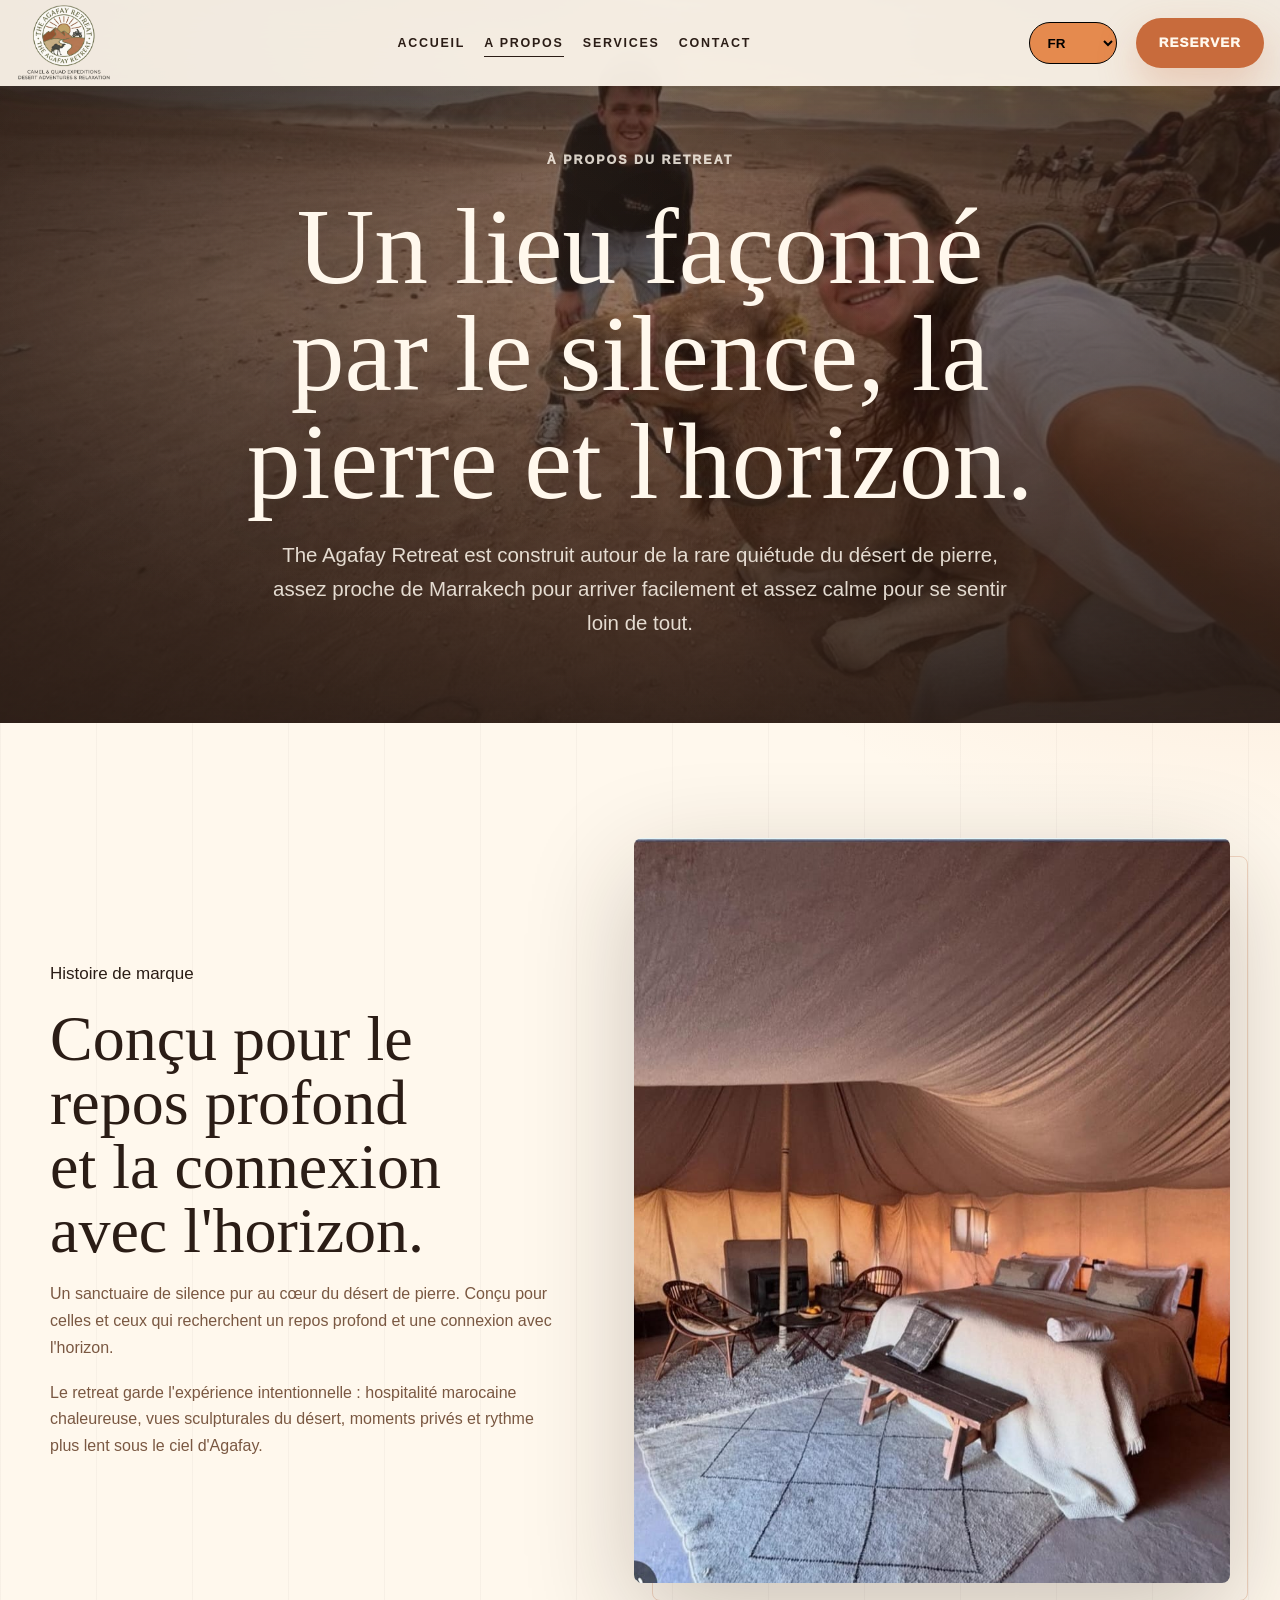
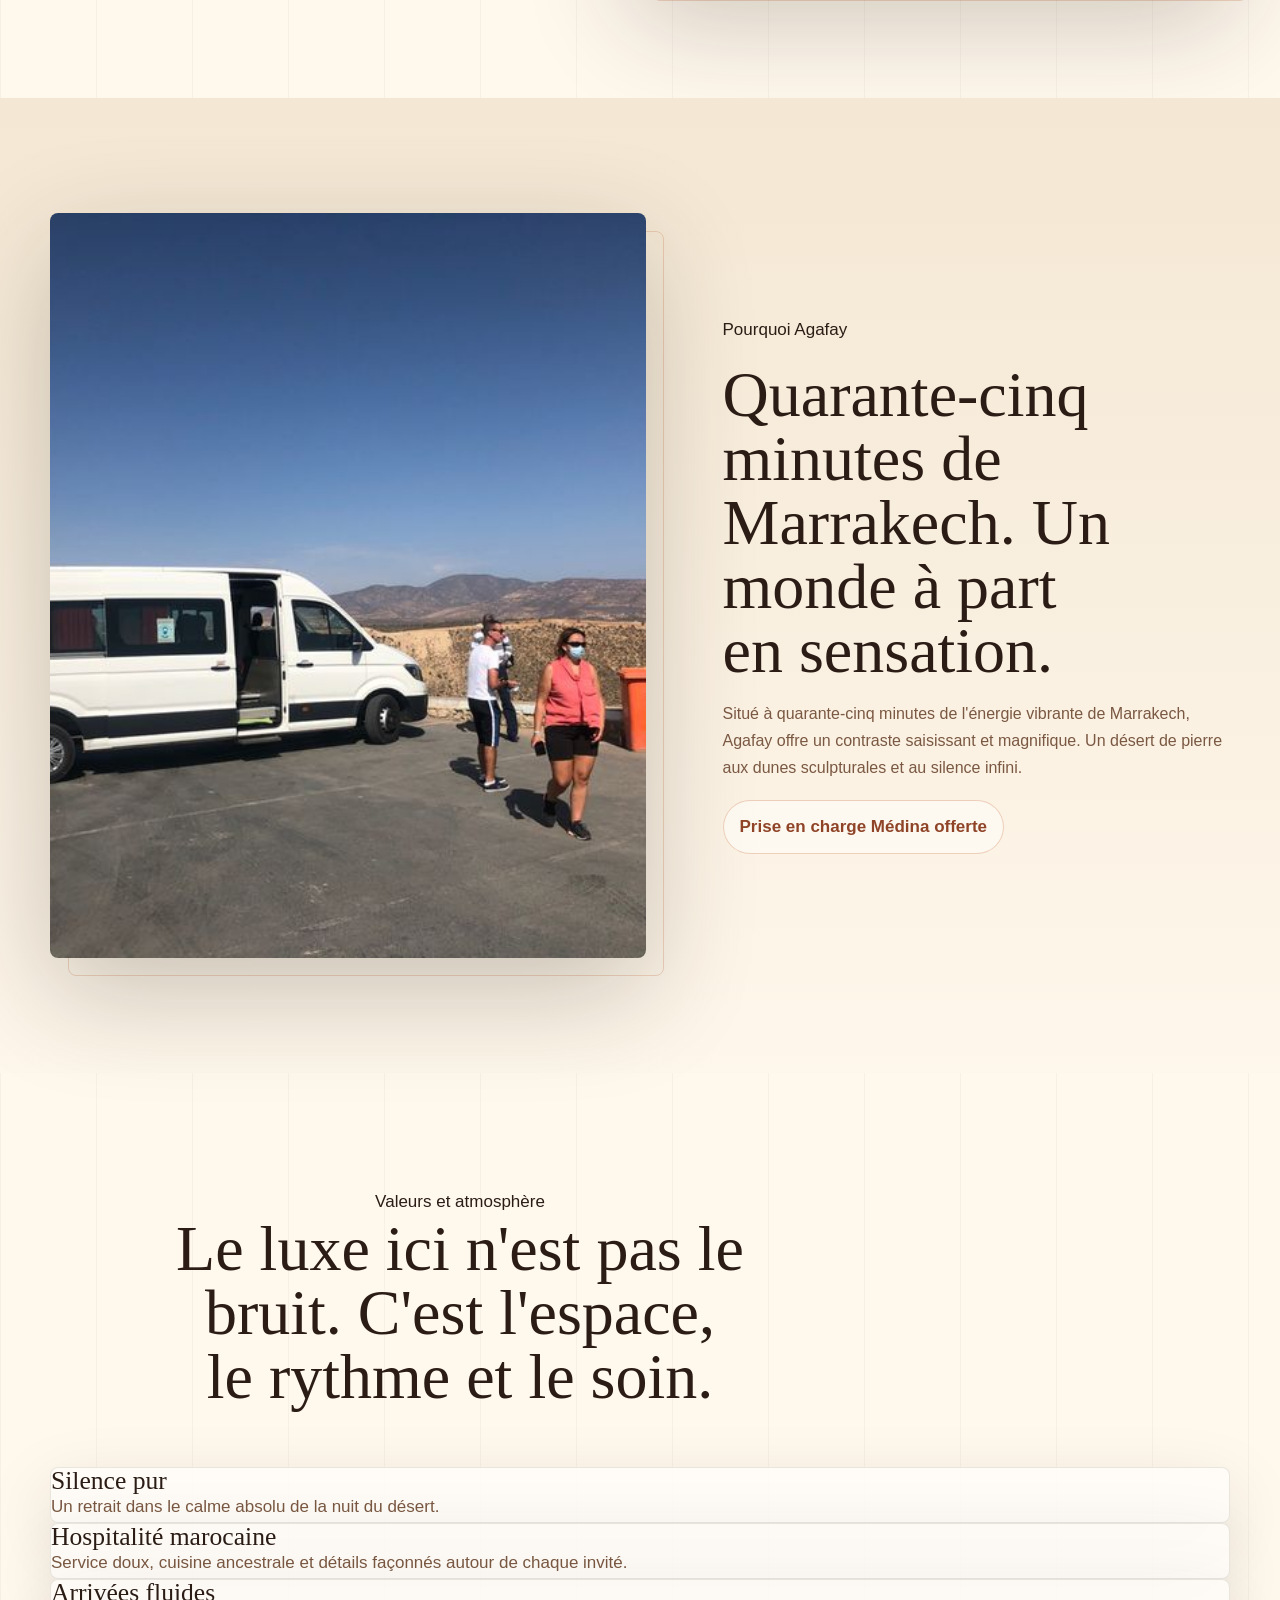
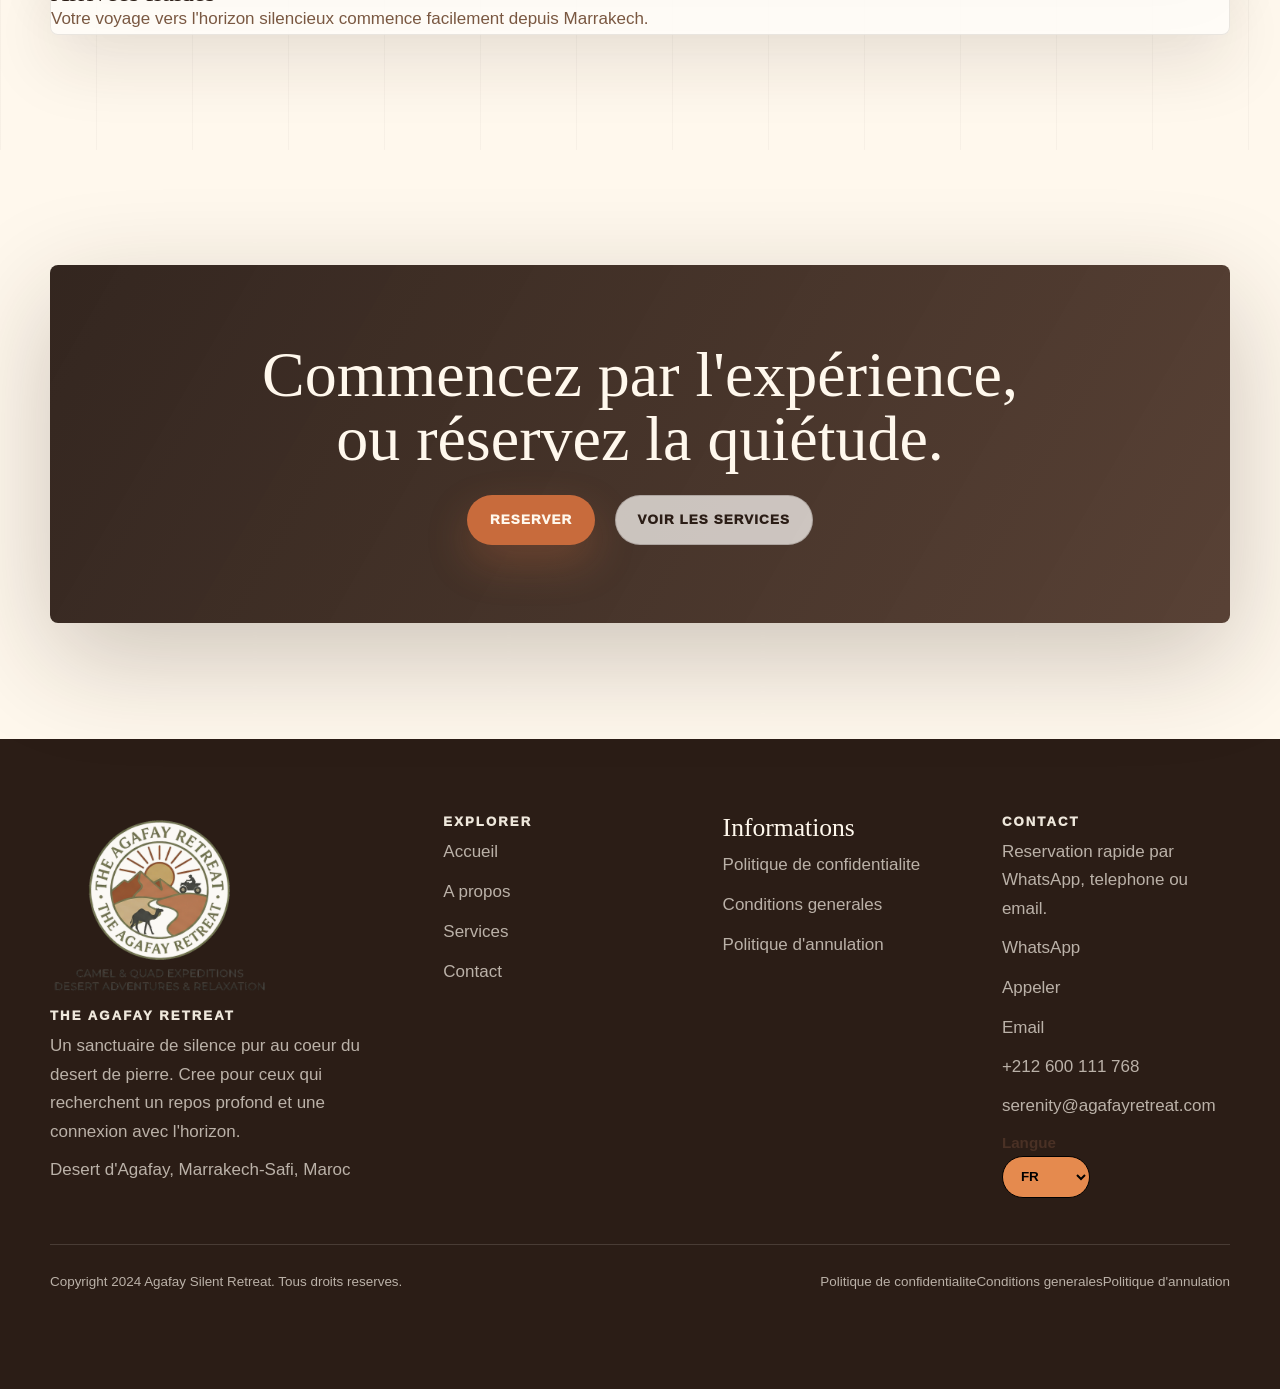
==== commit 73221e07: "jungle changes" ====
--- a/about.html
+++ b/about.html
@@ -1,5 +1,5 @@
 <!DOCTYPE html>
-<html lang="en" dir="ltr">
+<html lang="fr" dir="ltr">
 
 <head>
   <meta charset="UTF-8" />
@@ -7,49 +7,18 @@
   <title data-i18n="about_meta_title">About | The Agafay Retreat</title>
   <meta name="description" content="Learn about The Agafay Retreat, a stone desert sanctuary near Marrakech."
     data-i18n-content="about_meta_description" />
-  <link rel="stylesheet" href="./css/style.css" />
+  <link rel="stylesheet" href="./assets/css/style.css" />
 </head>
 
 <body data-page="about">
   <a class="skip-link" href="#main" data-i18n="skip_to_content">Skip to content</a>
-  <header class="site-header is-solid" data-header>
-    <div class="header-inner">
-      <a class="logo" href="index.html" aria-label="The Agafay Retreat home"
-        data-i18n-aria-label="brand_home_label"><img src="./assets/images/logo.png" width="220" height="145"
-          alt="Agafay Silent Logo" data-i18n-alt="logo_alt" /></a>
-      <nav class="desktop-nav" aria-label="Main navigation" data-i18n-aria-label="nav_main_label"><a href="index.html"
-          data-i18n="nav_home">Home</a><a href="about.html" data-i18n="nav_about" aria-current="page">About</a><a
-          href="the-experience.html" data-i18n="nav_experiences">Experiences</a><a href="contact.html"
-          data-i18n="nav_contact">Contact</a></nav>
-      <div class="header-actions"><label class="language-wrap"><span class="sr-only"
-            data-i18n="language_label">Language</span><select
-      data-language-select
-      aria-label="Language"
-      data-i18n-aria-label="language_label"
-    >
-      <option value="en" data-i18n="language_option_en">EN</option>
-      <option value="fr" data-i18n="language_option_fr">FR</option>
-      <option value="ar" data-i18n="language_option_ar">AR</option>
-      <option value="de" data-i18n="language_option_de">DE</option>
-      <option value="it" data-i18n="language_option_it">IT</option>
-      <option value="pt" data-i18n="language_option_pt">PT</option>
-    </select></label><a class="button button-primary header-button" href="contact.html" data-i18n="book_now">Book
-          Now</a><button class="menu-toggle" type="button" aria-expanded="false" aria-controls="mobile-menu"
-          data-menu-toggle><span class="sr-only" data-i18n="menu_toggle">Open
-            menu</span><span></span><span></span><span></span></button></div>
-    </div>
-    <div class="mobile-menu" id="mobile-menu" data-mobile-menu>
-      <nav aria-label="Mobile navigation" data-i18n-aria-label="nav_mobile_label"><a href="index.html"
-          data-i18n="nav_home">Home</a><a href="about.html" data-i18n="nav_about" aria-current="page">About</a><a
-          href="the-experience.html" data-i18n="nav_experiences">Experiences</a><a href="contact.html"
-          data-i18n="nav_contact">Contact</a></nav><a class="button button-primary" href="contact.html"
-        data-i18n="book_now">Book Now</a>
-    </div>
-  </header>
+
+  <div data-site-nav></div>
+
 
   <main id="main">
-    <section class="page-hero">
-      <img class="hero-image" src="./assets/images/architecture.jpeg" width="1400" height="1600" alt=""
+    <section class="page-hero page-header" id="about-header">
+      <img class="hero-image" src="./assets/img/architecture.jpeg" width="1400" height="1600" alt="Architecture minimaliste du retreat dans le desert d'Agafay"
         fetchpriority="high" />
       <div class="hero-shade" aria-hidden="true"></div>
       <div class="page-hero-content reveal"><span data-i18n="about_kicker">About the retreat</span>
@@ -59,7 +28,7 @@
       </div>
     </section>
 
-    <section class="section">
+    <section class="section story" id="story">
       <div class="container two-col">
         <div class="section-copy reveal"><span data-i18n="brand_story">Brand story</span>
           <h2 data-i18n="about_story_title">Designed for deep rest and connection with the horizon.</h2>
@@ -68,14 +37,14 @@
           <p data-i18n="about_story_text_2">The retreat keeps the experience intentional: warm Moroccan hospitality,
             sculptural desert views, private moments, and a slower rhythm under the Agafay sky.</p>
         </div>
-        <figure class="image-frame reveal"><img src="./assets/images/villa.jpeg" width="900" height="1100"
+        <figure class="image-frame reveal"><img src="./assets/img/villa.jpeg" width="900" height="1100"
             alt="Luxury Desert Villa" data-i18n-alt="villa_alt" loading="lazy" /></figure>
       </div>
     </section>
 
-    <section class="section band" id="location">
+    <section class="section band expertise" id="expertise">
       <div class="container two-col reverse">
-        <figure class="image-frame wide reveal"><img src="./assets/images/transfer.jpg" width="900" height="700"
+        <figure class="image-frame wide reveal"><img src="./assets/img/transfer.jpg" width="900" height="700"
             alt="Marrakech Medina Gates" data-i18n-alt="transfer_alt" loading="lazy" /></figure>
         <div class="section-copy reveal"><span data-i18n="why_agafay">Why Agafay</span>
           <h2 data-i18n="why_agafay_title">Forty-five minutes from Marrakech. A world apart in feeling.</h2>
@@ -109,62 +78,22 @@
       </div>
     </section>
 
-    <section class="cta-panel">
+    <section class="cta-panel cta" id="about-cta">
       <div class="container reveal">
         <h2 data-i18n="about_cta_title">Begin with the experience, or reserve the stillness.</h2>
         <div class="hero-actions"><a class="button button-primary" href="contact.html" data-i18n="book_now">Book
-            Now</a><a class="button button-secondary" href="the-experience.html" data-i18n="view_experiences">View
+            Now</a><a class="button button-secondary" href="services.html" data-i18n="view_experiences">View
             Experiences</a></div>
       </div>
     </section>
   </main>
 
-  <footer class="site-footer">
-    <div class="container footer-grid">
-      <div><img class="footer-logo" src="./assets/images/logo.png" width="220" height="145" alt="Agafay Silent Logo"
-          data-i18n-alt="logo_alt" loading="lazy" />
-        <p data-i18n="footer_desc">A sanctuary of pure silence in the heart of the stone desert. Designed for those who
-          seek deep rest and connection with the horizon.</p>
-      </div>
-      <nav aria-label="Explore" data-i18n-aria-label="nav_explore_label">
-        <h2 data-i18n="explore">Explore</h2><a href="index.html" data-i18n="footer_retreat">The Retreat</a><a
-          href="the-experience.html" data-i18n="footer_experiences">Curated Experiences</a><a href="contact.html"
-          data-i18n="footer_villas">Private Villas</a><a href="the-experience.html" data-i18n="footer_dining">Ancestral
-          Dining</a><a href="about.html" data-i18n="footer_wellness">Wellness Rituals</a>
-      </nav>
-      <nav aria-label="Information" data-i18n-aria-label="nav_information_label">
-        <h3 data-i18n="info_heading">Information</h3><a href="privacy-policy.html" data-i18n="privacy">Privacy
-          Policy</a><a href="terms.html" data-i18n="terms">Terms &amp; Conditions</a><a href="cancellation-policy.html"
-          data-i18n="cancellation">Cancellation Policy</a><a href="contact.html" data-i18n="contact">Contact</a>
-      </nav>
-      <div>
-        <h2 data-i18n="footer_contact">Contact Us</h2>
-        <p data-i18n="footer_contact_text">Fast booking by WhatsApp, phone, or email.</p><a
-          href="https://api.whatsapp.com/send?phone=212633049321&text=" target="_blank" rel="noopener"
-          data-i18n="mobile_whatsapp">WhatsApp</a><a href="tel:+212600111768" data-i18n="mobile_call">Call</a><a
-          href="https://mail.google.com/mail/?view=cm&fs=1&to=serenity@agafayretreat.com&su=Booking%20request%20-%20The%20Agafay%20Retreat"
-          target="_blank" rel="noopener" data-i18n="email">Email</a><label class="footer-language"><span
-            data-i18n="language_label">Language</span><select data-footer-language aria-label="Language"
-            data-i18n-aria-label="language_label">
-            <option value="en" data-i18n="language_option_en">EN</option>
-            <option value="fr" data-i18n="language_option_fr">FR</option>
-            <option value="ar" data-i18n="language_option_ar">AR</option>
-            <option value="de" data-i18n="language_option_de">DE</option>
-            <option value="it" data-i18n="language_option_it">IT</option>
-            <option value="pt" data-i18n="language_option_pt">PT</option>
-          </select></label>
-      </div>
-    </div>
-    <div class="container footer-bottom"><span data-i18n="copyright">&copy; 2024 Agafay Silent Retreat. All rights
-        reserved.</span><span><a href="privacy-policy.html" data-i18n="privacy">Privacy Policy</a> &middot; <a
-          href="terms.html" data-i18n="terms">Terms &amp; Conditions</a> &middot; <a href="cancellation-policy.html"
-          data-i18n="cancellation">Cancellation Policy</a></span></div>
-  </footer>
-  <div class="mobile-cta-bar"><a href="https://api.whatsapp.com/send?phone=212633049321&text=" target="_blank"
-      rel="noopener" data-i18n="mobile_whatsapp">WhatsApp</a><a href="contact.html" data-i18n="mobile_book">Book
-      Now</a><a href="tel:+212600111768" data-i18n="mobile_call">Call</a></div>
-  <script src="./js/translations.js"></script>
-  <script src="./js/main.js"></script>
+  <div data-site-footer></div>
+
+
+
+  <script src="./assets/js/translations.js"></script>
+  <script src="./assets/js/script.js"></script>
 </body>
 
-</html>+</html>
--- a/assets/css/style.css
+++ b/assets/css/style.css
@@ -0,0 +1,1184 @@
+:root {
+  --sand: #f4e7d3;
+  --cream: #fff8ed;
+  --ivory: #fffdf8;
+  --terracotta: #c86b3c;
+  --terracotta-dark: #8f4428;
+  --orange: #e58a4e;
+  --espresso: #2b1d16;
+  --coffee: #4a3125;
+  --brown: #7a5842;
+  --sage: #8a8f62;
+  --white: #ffffff;
+  --line: rgba(43, 29, 22, 0.14);
+  --line-light: rgba(255, 248, 237, 0.24);
+  --shadow: 0 24px 70px rgba(43, 29, 22, 0.13);
+  --shadow-strong: 0 34px 110px rgba(43, 29, 22, 0.24);
+  --radius: 8px;
+  --header-height: 86px;
+  --container: min(1180px, calc(100% - 32px));
+  --serif: Georgia, "Times New Roman", serif;
+  --sans: "Avenir Next", "Segoe UI", Verdana, sans-serif;
+  --ease: cubic-bezier(0.22, 1, 0.36, 1);
+  color-scheme: light;
+}
+
+* { box-sizing: border-box; }
+html { scroll-behavior: smooth; }
+body {
+  margin: 0;
+  overflow-x: hidden;
+  background:
+    linear-gradient(90deg, rgba(43, 29, 22, 0.035) 1px, transparent 1px) 0 0 / 96px 96px,
+    radial-gradient(900px 460px at 100% 12%, rgba(229, 138, 78, 0.12), transparent 64%),
+    var(--cream);
+  color: var(--espresso);
+  font-family: var(--sans);
+  font-size: 17px;
+  line-height: 1.68;
+  text-rendering: optimizeLegibility;
+  -webkit-font-smoothing: antialiased;
+}
+
+body.menu-open { overflow: hidden; }
+img { display: block; max-width: 100%; height: auto; }
+a { color: inherit; text-decoration: none; }
+button, input, select, textarea { font: inherit; }
+a, button, input, select, textarea { outline-offset: 4px; }
+:focus-visible { outline: 3px solid rgba(200, 107, 60, 0.86); }
+
+.sr-only {
+  position: absolute;
+  width: 1px;
+  height: 1px;
+  overflow: hidden;
+  clip: rect(0 0 0 0);
+  white-space: nowrap;
+}
+
+.skip-link {
+  position: fixed;
+  z-index: 1000;
+  inset-block-start: 12px;
+  inset-inline-start: 12px;
+  transform: translateY(-140%);
+  padding: 10px 14px;
+  border-radius: var(--radius);
+  background: var(--espresso);
+  color: var(--cream);
+  transition: transform 180ms var(--ease);
+}
+
+.skip-link:focus { transform: translateY(0); }
+.container { width: var(--container); margin-inline: auto; }
+
+.site-header {
+  position: fixed;
+  inset: 0 0 auto;
+  z-index: 100;
+  color: var(--cream);
+  pointer-events: none;
+}
+
+.header-inner {
+  height: var(--header-height);
+  display: flex;
+  align-items: center;
+  justify-content: space-between;
+  gap: 22px;
+  padding-inline: max(16px, calc((100vw - 1360px) / 2 + 16px));
+  background: linear-gradient(180deg, rgba(43, 29, 22, 0.52), rgba(43, 29, 22, 0.08));
+  backdrop-filter: blur(18px);
+  pointer-events: auto;
+  transition: background 220ms ease, box-shadow 220ms ease, color 220ms ease;
+}
+
+.site-header.is-scrolled,
+.site-header.is-open,
+.site-header.is-solid {
+  color: var(--espresso);
+}
+
+.site-header.is-scrolled .header-inner,
+.site-header.is-open .header-inner,
+.site-header.is-solid .header-inner {
+  background: rgba(255, 248, 237, 0.93);
+  box-shadow: 0 14px 40px rgba(43, 29, 22, 0.1);
+}
+
+.brand {
+  min-width: 184px;
+  display: inline-flex;
+  align-items: center;
+  gap: 10px;
+  font-weight: 900;
+  letter-spacing: 0.03em;
+}
+
+.logo {
+  display: inline-flex;
+  align-items: center;
+  min-width: 104px;
+}
+
+.logo img {
+  width: 96px;
+  height: auto;
+}
+
+.brand img {
+  width: 58px;
+  height: auto;
+  filter: drop-shadow(0 12px 22px rgba(0, 0, 0, 0.25));
+}
+
+.site-header.is-scrolled .brand img,
+.site-header.is-open .brand img { filter: none; }
+
+.desktop-nav,
+.header-actions,
+.hero-actions,
+.inline-actions,
+.contact-buttons {
+  display: flex;
+  align-items: center;
+  gap: clamp(10px, 1.5vw, 20px);
+}
+
+.desktop-nav a {
+  min-height: 44px;
+  display: inline-flex;
+  align-items: center;
+  position: relative;
+  font-size: 0.78rem;
+  font-weight: 900;
+  letter-spacing: 0.14em;
+  text-transform: uppercase;
+}
+
+.desktop-nav a::after {
+  content: "";
+  position: absolute;
+  inset-inline: 0;
+  bottom: 8px;
+  height: 1px;
+  background: currentColor;
+  transform: scaleX(0);
+  transform-origin: right;
+  transition: transform 180ms var(--ease);
+}
+
+.desktop-nav a:hover::after,
+.desktop-nav a:focus-visible::after,
+.desktop-nav a.active::after { transform: scaleX(1); transform-origin: left; }
+
+.site-footer a.active { color: var(--cream); }
+
+.language-select select,
+.language-wrap select,
+.footer-language select {
+  min-height: 42px;
+  border: 1px solid currentColor;
+  border-radius: 999px;
+  background:#e58a4e;
+  color:black;
+  padding: 0 32px 0 14px;
+  font-size: 0.84rem;
+  font-weight: 900;
+}
+
+.btn {
+  min-height: 50px;
+  display: inline-flex;
+  align-items: center;
+  justify-content: center;
+  gap: 10px;
+  border: 1px solid transparent;
+  border-radius: 999px;
+  padding: 12px 22px;
+  cursor: pointer;
+  font-size: 0.84rem;
+  font-weight: 950;
+  letter-spacing: 0.08em;
+  line-height: 1.1;
+  text-align: center;
+  text-transform: uppercase;
+  transition: transform 180ms var(--ease), background-color 180ms ease, color 180ms ease, border-color 180ms ease, box-shadow 180ms ease;
+}
+
+.btn-primary {
+  background: var(--terracotta);
+  color: var(--cream);
+  box-shadow: 0 18px 42px rgba(200, 107, 60, 0.28);
+}
+
+.btn-primary:hover { background: var(--terracotta-dark); box-shadow: 0 22px 50px rgba(143, 68, 40, 0.32); }
+.btn-secondary { background: rgba(255, 253, 248, 0.72); color: var(--espresso); border-color: rgba(43, 29, 22, 0.18); }
+.btn-secondary:hover { border-color: var(--terracotta); color: var(--terracotta-dark); background: var(--ivory); }
+.btn-light { background: var(--cream); color: var(--espresso); }
+.btn-ghost-light { color: var(--cream); border-color: rgba(255, 248, 237, 0.72); background: rgba(255, 248, 237, 0.08); backdrop-filter: blur(12px); }
+.btn:hover { transform: translateY(-2px); }
+
+.button { min-height: 50px; display: inline-flex; align-items: center; justify-content: center; gap: 10px; border: 1px solid transparent; border-radius: 999px; padding: 12px 22px; cursor: pointer; font-size: 0.84rem; font-weight: 950; letter-spacing: 0.08em; line-height: 1.1; text-align: center; text-transform: uppercase; transition: transform 180ms var(--ease), background-color 180ms ease, color 180ms ease, border-color 180ms ease, box-shadow 180ms ease; }
+.button-primary { background: var(--terracotta); color: var(--cream); box-shadow: 0 18px 42px rgba(200, 107, 60, 0.28); }
+.button-secondary { background: rgba(255, 253, 248, 0.72); color: var(--espresso); border-color: rgba(43, 29, 22, 0.18); }
+.button-light { background: var(--cream); color: var(--espresso); }
+.button-outline-light { color: var(--cream); border-color: rgba(255, 248, 237, 0.72); background: rgba(255, 248, 237, 0.08); backdrop-filter: blur(12px); }
+.button:hover { transform: translateY(-2px); }
+
+.menu-toggle {
+  display: none;
+  width: 46px;
+  height: 46px;
+  border: 1px solid currentColor;
+  border-radius: 50%;
+  background: transparent;
+  color: inherit;
+  padding: 11px;
+  cursor: pointer;
+}
+
+.menu-toggle span:not(.sr-only) {
+  display: block;
+  height: 2px;
+  margin: 5px 0;
+  border-radius: 999px;
+  background: currentColor;
+  transition: transform 180ms var(--ease), opacity 160ms ease;
+}
+
+.mobile-menu {
+  position: fixed;
+  inset: var(--header-height) 14px auto;
+  display: grid;
+  gap: 18px;
+  padding: 24px;
+  border: 1px solid rgba(43, 29, 22, 0.12);
+  border-radius: 20px;
+  background: rgba(255, 248, 237, 0.98);
+  color: var(--espresso);
+  box-shadow: var(--shadow-strong);
+  opacity: 0;
+  pointer-events: none;
+  transform: translateY(-10px) scale(0.98);
+  transition: opacity 180ms ease, transform 220ms var(--ease);
+}
+
+.mobile-menu.is-open { opacity: 1; pointer-events: auto; transform: translateY(0) scale(1); }
+.mobile-menu nav { display: grid; gap: 8px; }
+.mobile-menu a { min-height: 48px; display: flex; align-items: center; border-bottom: 1px solid var(--line); font-weight: 900; }
+
+.hero,
+.page-hero {
+  min-height: 100svh;
+  position: relative;
+  display: grid;
+  place-items: center;
+  overflow: hidden;
+  isolation: isolate;
+  color: var(--cream);
+}
+
+.page-hero {
+  min-height: 78svh;
+}
+
+.compact-hero {
+  min-height: 68svh;
+}
+
+.hero-image,
+.hero-overlay,
+.hero-shade {
+  position: absolute;
+  inset: 0;
+  width: 100%;
+  height: 100%;
+}
+
+.hero-image {
+  object-fit: cover;
+  transform: scale(1.045);
+  animation: heroDrift 18s var(--ease) both;
+}
+
+.hero-overlay,
+.hero-shade {
+  pointer-events: none;
+  background:
+    radial-gradient(900px 520px at 28% 42%, rgba(255, 248, 237, 0.08), transparent 62%),
+    linear-gradient(90deg, rgba(43, 29, 22, 0.82), rgba(43, 29, 22, 0.34) 52%, rgba(43, 29, 22, 0.68)),
+    linear-gradient(0deg, rgba(43, 29, 22, 0.88), rgba(43, 29, 22, 0.18) 58%, rgba(43, 29, 22, 0.46));
+}
+
+.hero-content,
+.page-hero-content {
+  position: relative;
+  z-index: 2;
+  width: min(980px, calc(100% - 32px));
+  margin-inline: auto;
+  padding: calc(var(--header-height) + 64px) 0 82px;
+  display: grid;
+  gap: 22px;
+  justify-items: start;
+}
+
+.page-hero-content {
+  justify-items: center;
+  text-align: center;
+}
+
+.page-hero-content span {
+  color: rgba(255, 248, 237, 0.82);
+  font-size: 0.78rem;
+  font-weight: 950;
+  letter-spacing: 0.16em;
+  text-transform: uppercase;
+}
+
+.page-hero-content p {
+  max-width: 760px;
+  color: rgba(255, 248, 237, 0.86);
+  font-size: clamp(1.05rem, 1.8vw, 1.28rem);
+}
+
+.brand-line {
+  margin: 0;
+  color: rgba(255, 248, 237, 0.86);
+  font-family: var(--serif);
+  font-size: clamp(1.3rem, 2.2vw, 2.1rem);
+  letter-spacing: 0.03em;
+}
+
+h1, h2, h3 {
+  margin: 0;
+  font-family: var(--serif);
+  font-weight: 400;
+  line-height: 1;
+  text-wrap: balance;
+}
+
+h1 {
+  max-width: 940px;
+  font-size: clamp(3rem, 8.4vw, 7.7rem);
+  letter-spacing: 0;
+  text-shadow: 0 20px 70px rgba(0, 0, 0, 0.4);
+}
+
+h2 {
+  font-size: clamp(2.25rem, 5vw, 5rem);
+  letter-spacing: 0;
+}
+
+h3 {
+  font-size: clamp(1.35rem, 2vw, 2rem);
+}
+
+p { margin: 0; color: var(--brown); }
+.hero-subtitle { max-width: 700px; color: rgba(255, 248, 237, 0.88); font-size: clamp(1.08rem, 1.8vw, 1.35rem); }
+
+.trust-badges {
+  display: flex;
+  flex-wrap: wrap;
+  gap: 10px;
+  margin: 10px 0 0;
+  padding: 0;
+  list-style: none;
+}
+
+.trust-badges li {
+  min-height: 38px;
+  display: inline-flex;
+  align-items: center;
+  border: 1px solid rgba(255, 248, 237, 0.28);
+  border-radius: 999px;
+  padding: 8px 12px;
+  background: rgba(255, 248, 237, 0.1);
+  color: rgba(255, 248, 237, 0.88);
+  font-size: 0.88rem;
+  font-weight: 800;
+}
+
+.scroll-cue {
+  position: absolute;
+  z-index: 2;
+  inset-inline: 50%;
+  bottom: 24px;
+  width: 1px;
+  height: 64px;
+  background: linear-gradient(transparent, rgba(255, 248, 237, 0.86));
+}
+
+.section {
+  position: relative;
+  padding: clamp(74px, 9vw, 132px) 0;
+  scroll-margin-top: calc(var(--header-height) + 16px);
+}
+
+.journey-grid {
+  display: grid;
+  grid-template-columns: repeat(2, minmax(0, 1fr));
+  gap: clamp(18px, 3vw, 34px);
+}
+
+.experience-grid.compact {
+  grid-template-columns: repeat(4, minmax(0, 1fr));
+}
+
+.service-note {
+  width: fit-content;
+  padding: 12px 16px;
+  border: 1px solid rgba(200, 107, 60, 0.3);
+  border-radius: 999px;
+  background: rgba(255, 253, 248, 0.58);
+  color: var(--terracotta-dark);
+  font-weight: 900;
+}
+
+.cta-panel {
+  background: var(--cream);
+  padding: clamp(68px, 9vw, 124px) 0;
+}
+
+.cta-panel .container {
+  display: grid;
+  justify-items: center;
+  gap: 24px;
+  text-align: center;
+  padding: clamp(42px, 7vw, 78px) clamp(20px, 5vw, 64px);
+  border-radius: var(--radius);
+  background: linear-gradient(120deg, rgba(43, 29, 22, 0.96), rgba(74, 49, 37, 0.92));
+  color: var(--cream);
+  box-shadow: var(--shadow-strong);
+}
+
+.band {
+  background:
+    linear-gradient(180deg, rgba(244, 231, 211, 0.9), rgba(255, 248, 237, 0.9)),
+    var(--sand);
+}
+
+.intro-grid,
+.two-col,
+.why-grid,
+.faq-grid,
+.faq-layout,
+.contact-grid,
+.contact-layout,
+.trust-grid {
+  display: grid;
+  grid-template-columns: minmax(0, 0.92fr) minmax(0, 1.08fr);
+  gap: clamp(34px, 6vw, 86px);
+  align-items: center;
+}
+
+.reverse {
+  grid-template-columns: minmax(0, 1.08fr) minmax(0, 0.92fr);
+}
+
+.section-copy,
+.section-head {
+  display: grid;
+  gap: 18px;
+  align-content: start;
+}
+
+.section-head,
+.section-heading {
+  max-width: 820px;
+  margin-bottom: clamp(34px, 5vw, 58px);
+}
+
+.section-heading {
+  display: grid;
+  justify-items: center;
+  text-align: center;
+}
+
+.section-head p:not(.eyebrow),
+.section-copy p:not(.eyebrow),
+.split-head p:not(.eyebrow) {
+  max-width: 680px;
+  font-size: clamp(1rem, 1.18vw, 1.14rem);
+}
+
+.eyebrow {
+  color: var(--terracotta-dark);
+  font-size: 0.78rem;
+  font-weight: 950;
+  letter-spacing: 0.16em;
+  text-transform: uppercase;
+}
+
+.media-frame,
+.image-frame {
+  position: relative;
+  margin: 0;
+}
+
+.media-frame::before,
+.image-frame::before {
+  content: "";
+  position: absolute;
+  inset: 18px -18px -18px 18px;
+  z-index: -1;
+  border: 1px solid rgba(200, 107, 60, 0.25);
+  border-radius: var(--radius);
+}
+
+.media-frame img,
+.image-frame img {
+  width: 100%;
+  aspect-ratio: 4 / 5;
+  object-fit: cover;
+  border-radius: var(--radius);
+  box-shadow: var(--shadow-strong);
+}
+
+.text-link {
+  width: fit-content;
+  color: var(--terracotta-dark);
+  border-bottom: 1px solid currentColor;
+  padding-bottom: 4px;
+  font-size: 0.82rem;
+  font-weight: 950;
+  letter-spacing: 0.08em;
+  text-transform: uppercase;
+}
+
+.split-head,
+.split-heading {
+  display: flex;
+  align-items: end;
+  justify-content: space-between;
+  gap: 24px;
+  margin-bottom: clamp(34px, 5vw, 62px);
+  border-bottom: 1px solid var(--line);
+  padding-bottom: 28px;
+}
+
+.card-grid,
+.experience-grid,
+.testimonial-grid {
+  display: grid;
+  gap: clamp(16px, 2vw, 26px);
+}
+
+.stays-grid { grid-template-columns: repeat(4, minmax(0, 1fr)); }
+
+.stay-card,
+.feature-card,
+.detail-card,
+.value-card,
+.contact-option,
+.contact-panel,
+.experience-card,
+.testimonial-card,
+.testimonial,
+.review-placeholder,
+.trust-panel,
+.booking-form {
+  border: 1px solid rgba(43, 29, 22, 0.1);
+  border-radius: var(--radius);
+  background: rgba(255, 253, 248, 0.86);
+  box-shadow: var(--shadow);
+  overflow: hidden;
+}
+
+.stay-card {
+  display: grid;
+  transition: transform 240ms var(--ease), box-shadow 240ms ease;
+}
+
+.stay-card img,
+.feature-card img,
+.detail-card img {
+  width: 100%;
+  aspect-ratio: 4 / 3;
+  object-fit: cover;
+}
+
+.featured-experience {
+  display: grid;
+  grid-template-columns: minmax(0, 1.08fr) minmax(320px, 0.92fr);
+  gap: clamp(24px, 5vw, 64px);
+  align-items: center;
+  padding: clamp(16px, 2vw, 24px);
+  border: 1px solid rgba(43, 29, 22, 0.1);
+  border-radius: var(--radius);
+  background: rgba(255, 253, 248, 0.86);
+  box-shadow: var(--shadow);
+}
+
+.featured-experience img {
+  width: 100%;
+  aspect-ratio: 16 / 10;
+  object-fit: cover;
+  border-radius: var(--radius);
+}
+
+.featured-experience > div,
+.detail-card > div,
+.contact-option,
+.contact-panel {
+  display: grid;
+  gap: 14px;
+  padding: clamp(20px, 3vw, 34px);
+}
+
+.detail-card {
+  display: grid;
+  grid-template-columns: minmax(260px, 0.8fr) minmax(0, 1.2fr);
+  gap: clamp(22px, 4vw, 48px);
+  align-items: center;
+  padding: clamp(14px, 2vw, 22px);
+}
+
+.detail-card:nth-child(even) {
+  grid-template-columns: minmax(0, 1.2fr) minmax(260px, 0.8fr);
+}
+
+.detail-card:nth-child(even) img { order: 2; }
+.detail-card img { aspect-ratio: 1; }
+
+.experience-list {
+  display: grid;
+  gap: clamp(18px, 2.5vw, 30px);
+}
+
+.card-meta {
+  display: flex;
+  flex-wrap: wrap;
+  gap: 8px;
+}
+
+.card-meta span,
+.badge,
+.category-label {
+  width: fit-content;
+  min-height: 34px;
+  display: inline-flex;
+  align-items: center;
+  border: 1px solid rgba(43, 29, 22, 0.12);
+  border-radius: 999px;
+  padding: 7px 11px;
+  background: rgba(244, 231, 211, 0.58);
+  color: var(--coffee);
+  font-size: 0.82rem;
+  font-weight: 900;
+}
+
+.card-body {
+  display: grid;
+  gap: 14px;
+  padding: clamp(20px, 2.4vw, 30px);
+}
+
+.card-body ul {
+  display: grid;
+  gap: 6px;
+  margin: 0;
+  padding-inline-start: 18px;
+  color: var(--brown);
+  font-size: 0.95rem;
+}
+
+.price {
+  color: var(--espresso);
+  font-weight: 950;
+}
+
+.experience-grid { grid-template-columns: repeat(3, minmax(0, 1fr)); }
+
+.experience-card {
+  position: relative;
+  min-height: 420px;
+  display: grid;
+  align-content: end;
+  isolation: isolate;
+  color: var(--cream);
+}
+
+.experience-card img {
+  position: absolute;
+  inset: 0;
+  z-index: -2;
+  width: 100%;
+  height: 100%;
+  object-fit: cover;
+  transition: transform 700ms var(--ease), filter 700ms var(--ease);
+}
+
+.experience-card::after {
+  content: "";
+  position: absolute;
+  inset: 0;
+  z-index: -1;
+  background: linear-gradient(0deg, rgba(43, 29, 22, 0.86), rgba(43, 29, 22, 0.18) 64%);
+}
+
+.experience-card div {
+  display: grid;
+  gap: 12px;
+  padding: clamp(22px, 3vw, 34px);
+}
+
+.experience-card span {
+  color: rgba(255, 248, 237, 0.78);
+  font-size: 0.82rem;
+  font-weight: 900;
+}
+
+.experience-card p { color: rgba(255, 248, 237, 0.82); }
+.experience-card a { width: fit-content; color: var(--cream); border-bottom: 1px solid currentColor; padding-bottom: 4px; font-weight: 900; }
+
+.why-section {
+  background:
+    linear-gradient(120deg, rgba(43, 29, 22, 0.96), rgba(74, 49, 37, 0.92)),
+    var(--espresso);
+  color: var(--cream);
+}
+
+.why-section p { color: rgba(255, 248, 237, 0.74); }
+.why-section .eyebrow { color: var(--orange); }
+
+.value-list {
+  display: grid;
+  gap: 14px;
+}
+
+.value-list article {
+  display: grid;
+  gap: 6px;
+  padding: 22px;
+  border: 1px solid var(--line-light);
+  border-radius: var(--radius);
+  background: rgba(255, 248, 237, 0.06);
+}
+
+.value-list strong { font-family: var(--serif); font-size: clamp(1.35rem, 2vw, 1.9rem); font-weight: 400; }
+.value-list span { color: rgba(255, 248, 237, 0.72); }
+
+.gallery-tabs {
+  display: flex;
+  flex-wrap: wrap;
+  gap: 8px;
+  margin-bottom: 22px;
+}
+
+.gallery-tabs button {
+  min-height: 42px;
+  border: 1px solid rgba(43, 29, 22, 0.14);
+  border-radius: 999px;
+  padding: 8px 14px;
+  background: rgba(255, 253, 248, 0.7);
+  color: var(--espresso);
+  cursor: pointer;
+  font-size: 0.82rem;
+  font-weight: 900;
+}
+
+.gallery-tabs button.is-active { background: var(--espresso); color: var(--cream); }
+
+.gallery-grid {
+  display: grid;
+  grid-template-columns: repeat(4, minmax(0, 1fr));
+  grid-auto-flow: dense;
+  gap: 14px;
+}
+
+.gallery-grid figure {
+  margin: 0;
+  min-height: 220px;
+  border-radius: var(--radius);
+  overflow: hidden;
+  box-shadow: 0 14px 34px rgba(43, 29, 22, 0.1);
+}
+
+.gallery-grid figure.feature {
+  grid-column: span 2;
+  grid-row: span 2;
+}
+
+.gallery-grid img {
+  width: 100%;
+  height: 100%;
+  min-height: inherit;
+  object-fit: cover;
+  transition: transform 560ms var(--ease), filter 560ms var(--ease);
+}
+
+.gallery-grid [hidden] { display: none; }
+.section-cta { display: flex; justify-content: center; margin-top: 30px; }
+
+.trust-grid { align-items: stretch; }
+.trust-panel { display: grid; align-content: center; gap: 18px; padding: clamp(28px, 4vw, 48px); background: var(--espresso); color: var(--cream); }
+.trust-panel p { color: rgba(255, 248, 237, 0.72); }
+.trust-panel .eyebrow { color: var(--orange); }
+.testimonial-grid { grid-template-columns: repeat(2, minmax(0, 1fr)); }
+.testimonial, .review-placeholder { display: grid; align-content: space-between; gap: 18px; padding: clamp(22px, 3vw, 32px); }
+.testimonial p { color: var(--coffee); font-family: var(--serif); font-size: clamp(1.22rem, 1.7vw, 1.55rem); line-height: 1.32; }
+.testimonial span, .review-placeholder span { color: var(--brown); font-size: 0.92rem; }
+.review-placeholder strong { font-family: var(--serif); font-size: clamp(1.4rem, 2vw, 1.9rem); font-weight: 400; }
+
+.faq-grid { align-items: start; grid-template-columns: minmax(260px, 0.72fr) minmax(0, 1.28fr); }
+.faq-list { display: grid; gap: 10px; }
+.faq-item {
+  border: 1px solid rgba(43, 29, 22, 0.1);
+  border-radius: var(--radius);
+  background: rgba(255, 253, 248, 0.78);
+  overflow: hidden;
+}
+
+.faq-item button {
+  width: 100%;
+  min-height: 66px;
+  display: flex;
+  align-items: center;
+  justify-content: space-between;
+  gap: 18px;
+  border: 0;
+  background: transparent;
+  color: var(--espresso);
+  padding: 18px 20px;
+  cursor: pointer;
+  text-align: start;
+  font-weight: 900;
+}
+
+.faq-item button span:last-child {
+  width: 34px;
+  height: 34px;
+  display: grid;
+  place-items: center;
+  border: 1px solid rgba(43, 29, 22, 0.16);
+  border-radius: 50%;
+  flex: 0 0 auto;
+  transition: transform 180ms var(--ease), background-color 180ms ease;
+}
+
+.faq-item > div {
+  display: grid;
+  grid-template-rows: 0fr;
+  transition: grid-template-rows 220ms var(--ease);
+}
+
+.faq-item > div p {
+  overflow: hidden;
+  padding-inline: 20px;
+  color: var(--brown);
+}
+
+.faq-item.is-open > div {
+  grid-template-rows: 1fr;
+  padding-bottom: 20px;
+}
+
+.faq-item.is-open button span:last-child {
+  transform: rotate(45deg);
+  background: rgba(200, 107, 60, 0.12);
+}
+
+.contact-grid { align-items: start; }
+.contact-layout { align-items: start; }
+.contact-intro { display: grid; gap: 20px; }
+.contact-option-grid {
+  display: grid;
+  grid-template-columns: repeat(4, minmax(0, 1fr));
+  gap: clamp(14px, 2vw, 22px);
+}
+.contact-option {
+  min-height: 250px;
+  align-content: space-between;
+}
+.contact-option.primary {
+  background: linear-gradient(145deg, var(--espresso), var(--coffee));
+  color: var(--cream);
+}
+.contact-option.primary p { color: rgba(255, 248, 237, 0.74); }
+.contact-panel {
+  position: sticky;
+  top: calc(var(--header-height) + 28px);
+  background: linear-gradient(145deg, var(--espresso), var(--coffee));
+  color: var(--cream);
+}
+.contact-panel p { color: rgba(255, 248, 237, 0.74); }
+.contact-panel-title {
+  font-size: clamp(2rem, 3.4vw, 3.6rem);
+}
+.map-placeholder {
+  min-height: 270px;
+  display: grid;
+  place-content: center;
+  gap: 8px;
+  border: 1px solid rgba(200, 107, 60, 0.22);
+  border-radius: var(--radius);
+  padding: 24px;
+  background:
+    linear-gradient(90deg, rgba(43, 29, 22, 0.05) 1px, transparent 1px) 0 0 / 28px 28px,
+    rgba(244, 231, 211, 0.55);
+  text-align: center;
+}
+
+.map-placeholder iframe {
+  width: 100%;
+  height: 100%;
+  min-height: inherit;
+  border: 0;
+  display: block;
+}
+
+.map-placeholder strong { font-family: var(--serif); font-size: clamp(1.5rem, 2.6vw, 2.6rem); font-weight: 400; }
+.map-placeholder span { color: var(--brown); }
+
+.booking-form {
+  display: grid;
+  gap: 16px;
+  padding: clamp(24px, 4vw, 44px);
+  overflow: visible;
+}
+
+.form-row { display: grid; gap: 8px; }
+.form-row.two { grid-template-columns: repeat(2, minmax(0, 1fr)); gap: 16px; }
+label { color: var(--coffee); font-size: 0.95rem; font-weight: 900; }
+input, select, textarea {
+  width: 100%;
+  min-height: 52px;
+  border: 1px solid rgba(43, 29, 22, 0.17);
+  border-radius: var(--radius);
+  background: rgba(255, 248, 237, 0.86);
+  color: var(--espresso);
+  padding: 12px 14px;
+  font-size: 1rem;
+}
+
+textarea { resize: vertical; }
+.form-submit { width: 100%; }
+
+.site-footer {
+  background: var(--espresso);
+  color: var(--cream);
+  padding: 76px 0 96px;
+}
+
+.footer-grid {
+  display: grid;
+  grid-template-columns: 1.5fr 1fr 1fr 1fr;
+  gap: clamp(28px, 4vw, 56px);
+}
+
+.footer-brand {
+  display: inline-flex;
+  margin-bottom: 14px;
+  font-family: var(--serif);
+  font-size: 1.65rem;
+}
+
+.footer-grid h2 {
+  margin: 0;
+  color: rgba(255, 248, 237, 0.92);
+  font-family: var(--sans);
+  font-size: 0.82rem;
+  font-weight: 950;
+  letter-spacing: 0.16em;
+  text-transform: uppercase;
+}
+
+.footer-grid nav,
+.footer-grid > div {
+  display: grid;
+  align-content: start;
+  gap: 10px;
+}
+
+.footer-grid a,
+.footer-grid p,
+.footer-bottom {
+  color: rgba(255, 248, 237, 0.68);
+}
+
+.footer-grid a { min-height: 30px; display: inline-flex; align-items: center; }
+.footer-grid a:hover { color: var(--cream); }
+.footer-language { display: grid; }
+.footer-language select { color: black; width: fit-content; }
+.socials { font-size: 0.9rem; }
+
+.footer-bottom {
+  display: flex;
+  justify-content: space-between;
+  gap: 20px;
+  margin-top: 46px;
+  padding-top: 26px;
+  border-top: 1px solid rgba(255, 248, 237, 0.14);
+  font-size: 0.84rem;
+}
+
+.whatsapp-float {
+  position: fixed;
+  z-index: 120;
+  inset-inline-start: 18px;
+  inset-block-end: 18px;
+  min-height: 54px;
+  display: inline-flex;
+  align-items: center;
+  padding: 0 20px;
+  border-radius: 999px;
+  background: #25d366;
+  color: #fff;
+  font-weight: 950;
+  box-shadow: 0 18px 46px rgba(43, 29, 22, 0.25);
+}
+
+.mobile-cta-bar { display: none; }
+
+.reveal {
+  opacity: 1;
+  transform: translateY(0);
+  transition: opacity 700ms var(--ease), transform 700ms var(--ease);
+}
+
+.reveal:not(.is-visible) {
+  opacity: 1;
+  transform: translateY(0);
+}
+
+@keyframes heroDrift {
+  from { transform: scale(1.09) translateY(10px); }
+  to { transform: scale(1.045) translateY(0); }
+}
+
+@media (hover: hover) and (pointer: fine) {
+  .stay-card:hover,
+  .testimonial:hover,
+  .review-placeholder:hover { transform: translateY(-4px); box-shadow: var(--shadow-strong); }
+  .experience-card:hover img,
+  .gallery-grid figure:hover img { transform: scale(1.045); filter: saturate(1.05) contrast(1.04); }
+}
+
+[dir="rtl"] body { font-family: Tahoma, "Segoe UI", sans-serif; }
+[dir="rtl"] .desktop-nav,
+[dir="rtl"] .header-actions,
+[dir="rtl"] .hero-actions,
+[dir="rtl"] .inline-actions,
+[dir="rtl"] .contact-buttons,
+[dir="rtl"] .trust-badges,
+[dir="rtl"] .gallery-tabs { flex-direction: row-reverse; }
+[dir="rtl"] .hero-content,
+[dir="rtl"] .section-copy,
+[dir="rtl"] .section-head,
+[dir="rtl"] .card-body,
+[dir="rtl"] .experience-card,
+[dir="rtl"] .contact-intro,
+[dir="rtl"] .booking-form,
+[dir="rtl"] .footer-grid { text-align: right; }
+[dir="rtl"] .card-body ul { padding-inline-start: 0; padding-inline-end: 18px; }
+[dir="rtl"] .media-frame::before { inset: 18px 18px -18px -18px; }
+
+@media (max-width: 1120px) {
+  .desktop-nav,
+  .header-cta { display: none; }
+  .menu-toggle { display: block; }
+  .menu-toggle[aria-expanded="true"] span:nth-child(2) { transform: translateY(7px) rotate(45deg); }
+  .menu-toggle[aria-expanded="true"] span:nth-child(3) { opacity: 0; }
+  .menu-toggle[aria-expanded="true"] span:nth-child(4) { transform: translateY(-7px) rotate(-45deg); }
+  .stays-grid,
+  .experience-grid,
+  .contact-option-grid,
+  .footer-grid { grid-template-columns: repeat(2, minmax(0, 1fr)); }
+  .contact-panel { position: relative; top: auto; }
+  body { padding-bottom: 78px; }
+  .whatsapp-float { display: none; }
+  .mobile-cta-bar {
+    position: fixed;
+    z-index: 130;
+    inset-inline: 10px;
+    inset-block-end: max(10px, env(safe-area-inset-bottom));
+    display: grid;
+    grid-template-columns: repeat(3, 1fr);
+    gap: 8px;
+    padding: 8px;
+    border: 1px solid rgba(255, 248, 237, 0.16);
+    border-radius: 999px;
+    background: rgba(43, 29, 22, 0.94);
+    color: var(--cream);
+    box-shadow: 0 18px 46px rgba(43, 29, 22, 0.26);
+    backdrop-filter: blur(16px);
+  }
+  .mobile-cta-bar a {
+    min-height: 44px;
+    display: grid;
+    place-items: center;
+    border-radius: 999px;
+    font-size: 0.8rem;
+    font-weight: 950;
+    letter-spacing: 0.04em;
+    text-transform: uppercase;
+  }
+  .mobile-cta-bar a:nth-child(2) { background: var(--terracotta); }
+}
+
+@media (max-width: 820px) {
+  :root { --header-height: 76px; }
+  body { font-size: 16px; }
+  .brand { min-width: 0; }
+  .brand img { width: 48px; }
+  .brand span { display: none; }
+  .header-inner { padding-inline: 14px; }
+  .language-select select { max-width: 80px; padding-inline-start: 12px; }
+  .hero { min-height: 92svh; }
+  .hero-content { padding: calc(var(--header-height) + 56px) 0 70px; gap: 18px; }
+  .hero-actions,
+  .inline-actions,
+  .contact-buttons,
+  .split-head,
+  .footer-bottom { display: grid; align-items: start; }
+  .hero-actions .btn,
+  .contact-buttons .btn { width: 100%; }
+  .trust-badges { display: grid; grid-template-columns: 1fr 1fr; }
+  .intro-grid,
+  .two-col,
+  .reverse,
+  .why-grid,
+  .faq-grid,
+  .faq-layout,
+  .contact-grid,
+  .contact-layout,
+  .trust-grid,
+  .journey-grid,
+  .stays-grid,
+  .experience-grid,
+  .experience-grid.compact,
+  .contact-option-grid,
+  .testimonial-grid,
+  .footer-grid,
+  .form-row.two { grid-template-columns: 1fr; }
+  .featured-experience,
+  .detail-card,
+  .detail-card:nth-child(even) { grid-template-columns: 1fr; }
+  .detail-card:nth-child(even) img { order: 0; }
+  .section { padding: 66px 0; }
+  .gallery-grid { grid-template-columns: repeat(2, minmax(0, 1fr)); }
+  .gallery-grid figure.feature { grid-column: span 2; grid-row: span 1; }
+  .gallery-grid figure { min-height: 190px; }
+  .media-frame::before { inset: 12px -10px -10px 12px; }
+}
+
+@media (max-width: 460px) {
+  .btn { width: 100%; padding-inline: 16px; }
+  .trust-badges { grid-template-columns: 1fr; }
+  .gallery-grid { grid-template-columns: 1fr; }
+  .gallery-grid figure.feature { grid-column: auto; }
+  .mobile-menu { inset-inline: 10px; }
+}
+
+@media (prefers-reduced-motion: reduce) {
+  *,
+  *::before,
+  *::after {
+    scroll-behavior: auto !important;
+    transition-duration: 0.001ms !important;
+    animation-duration: 0.001ms !important;
+  }
+  .reveal { opacity: 1; transform: none; }
+  .hero-image { animation: none; }
+}
